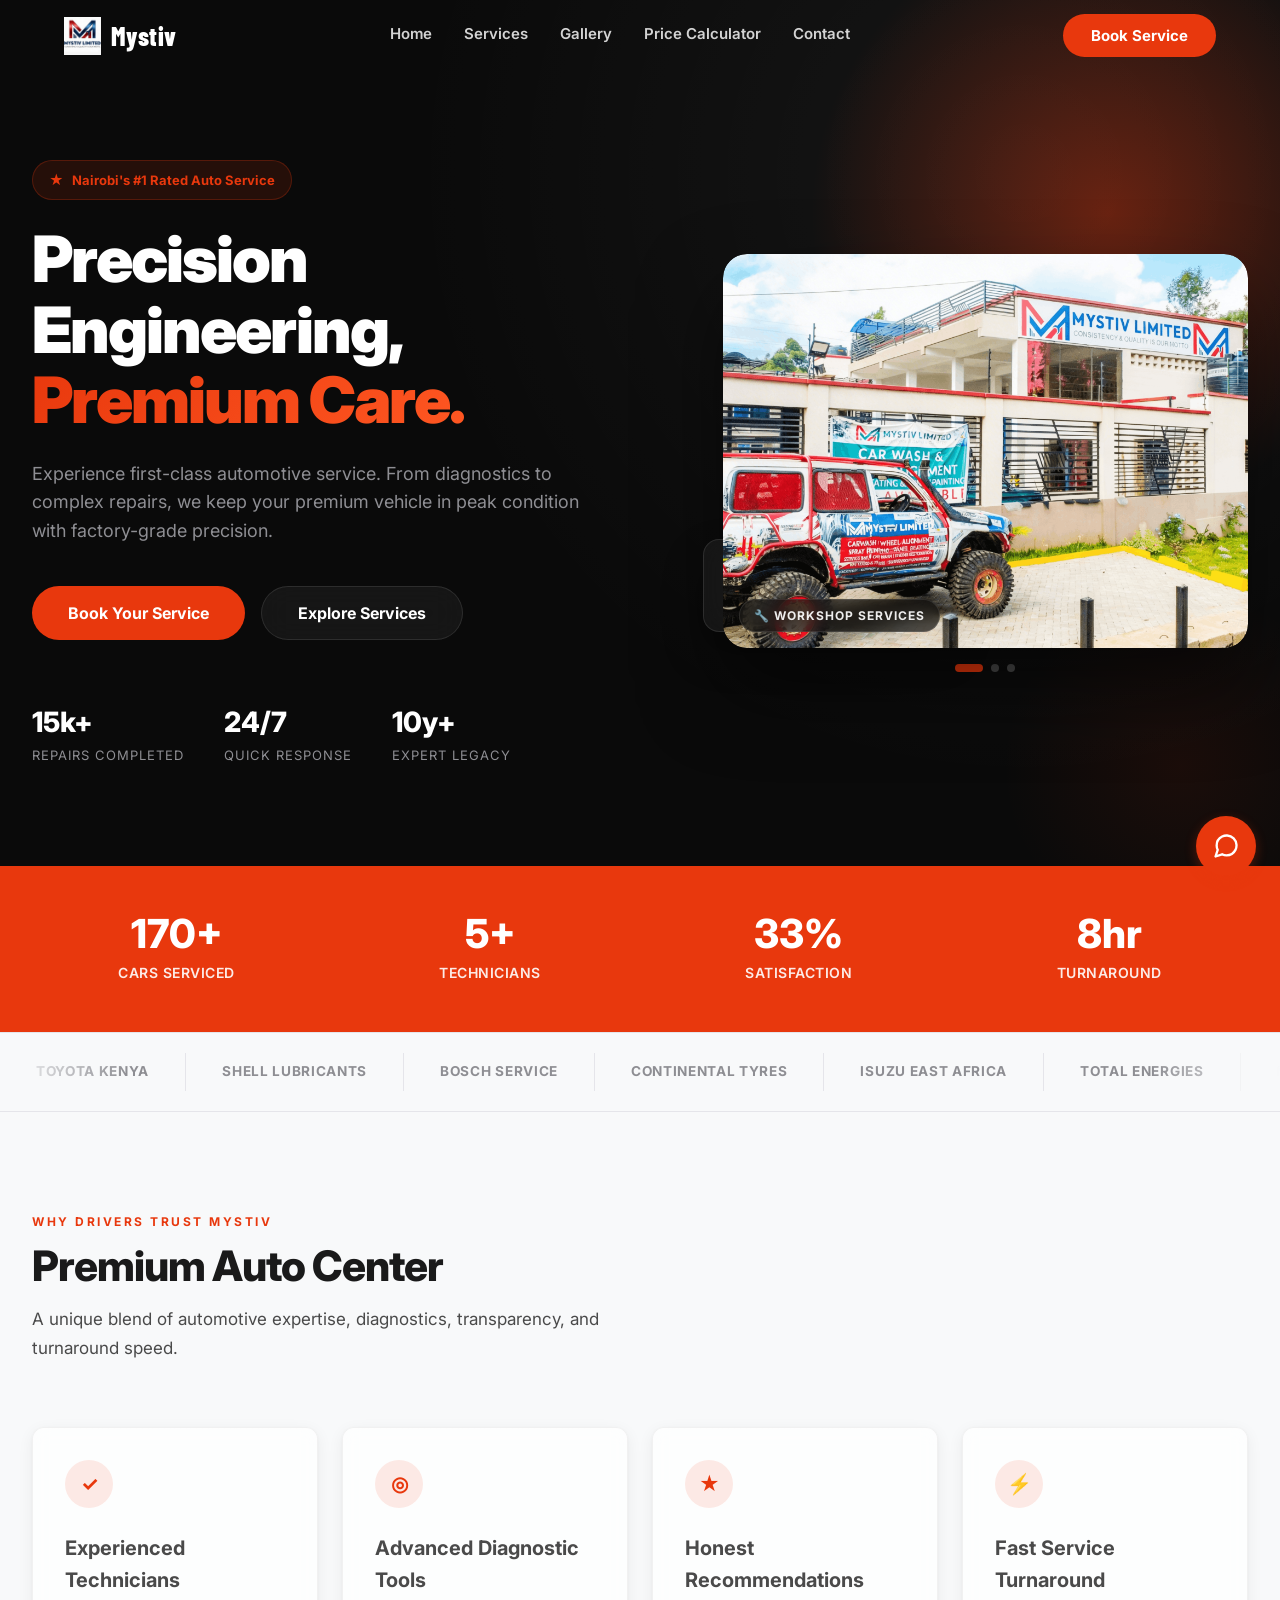
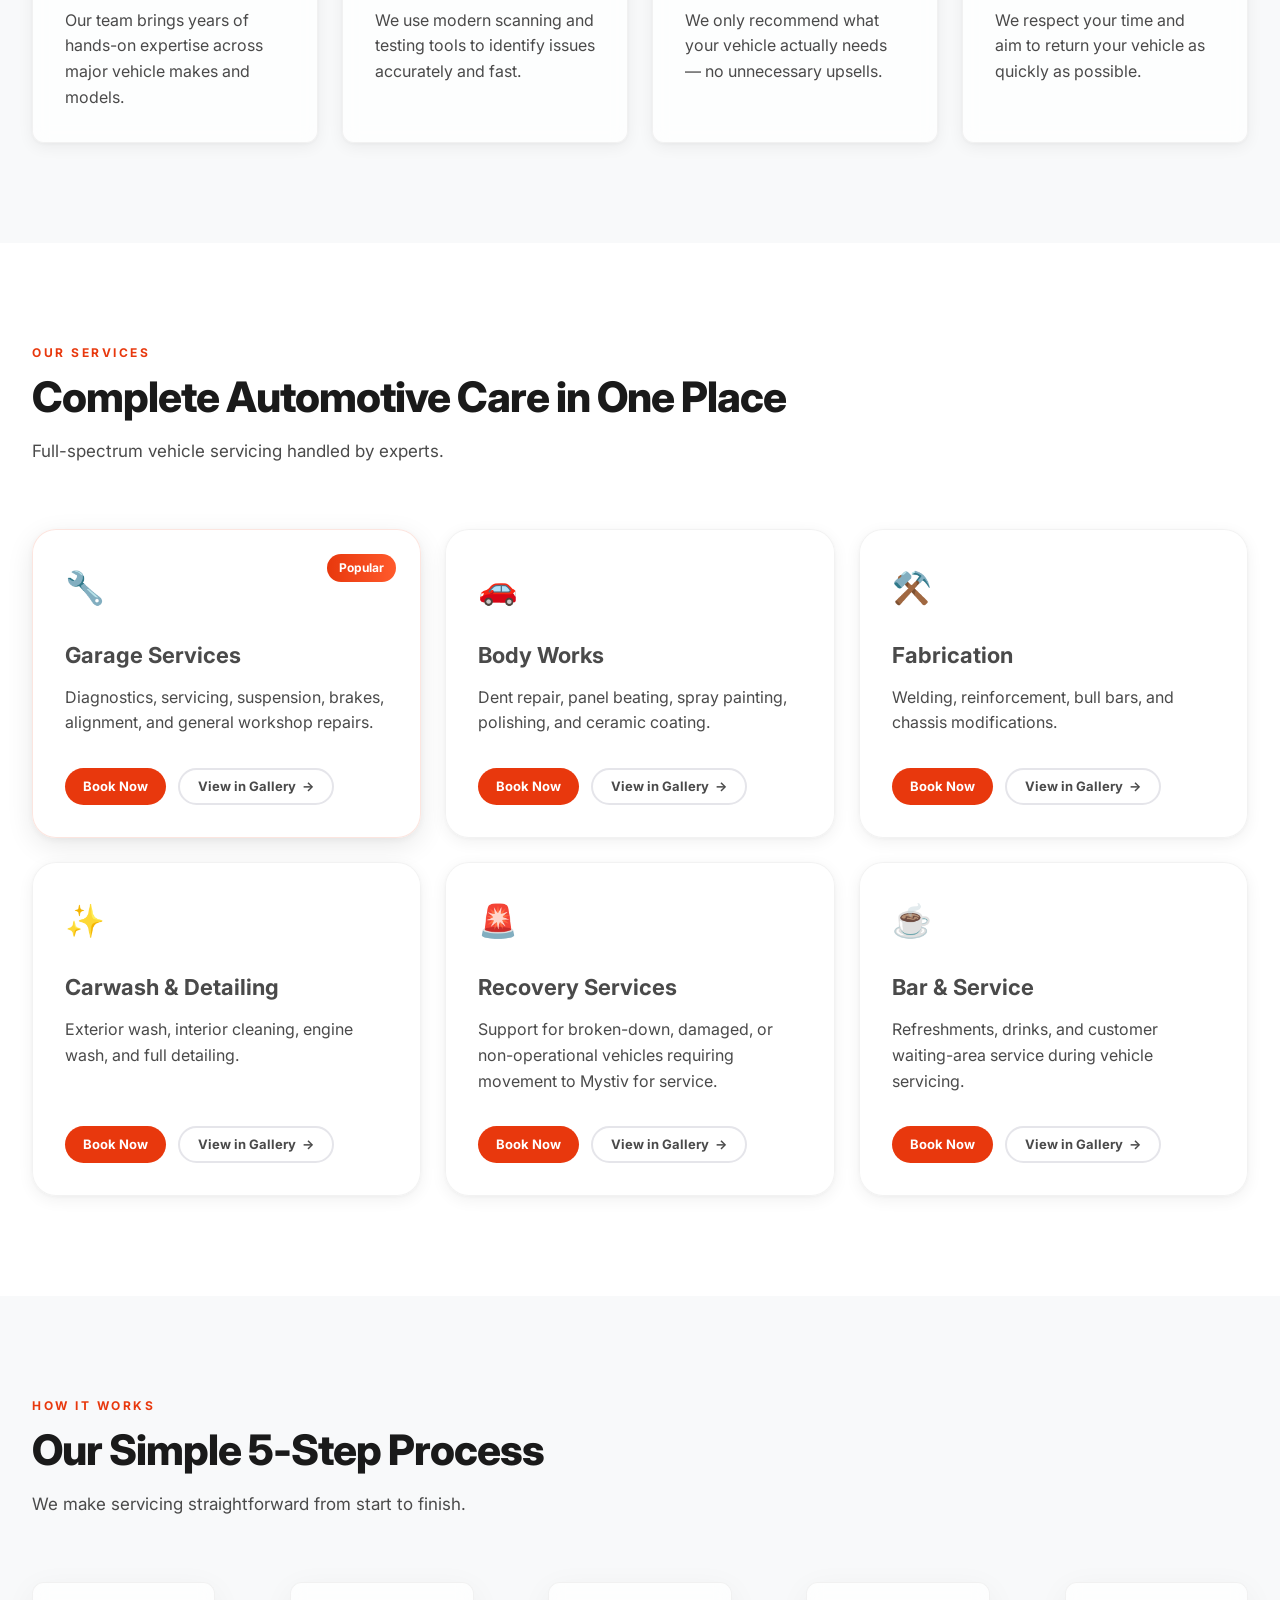
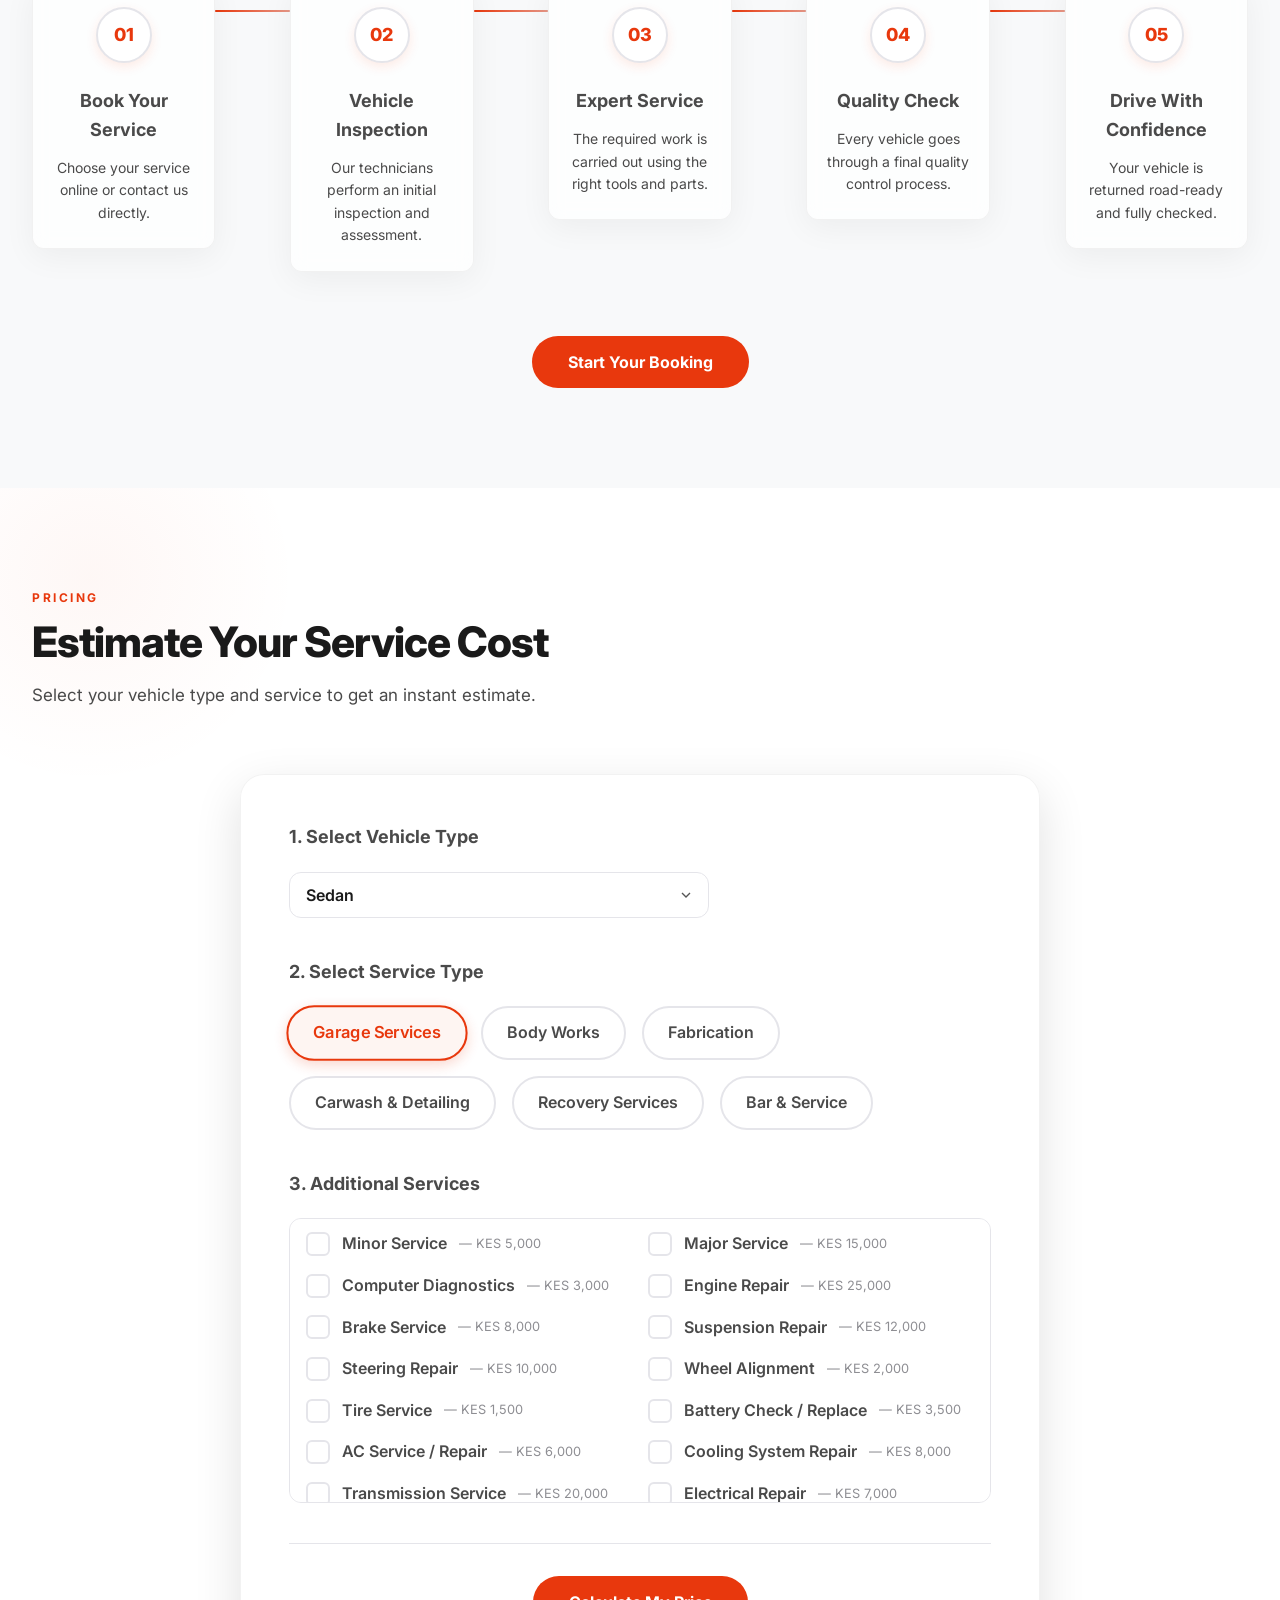
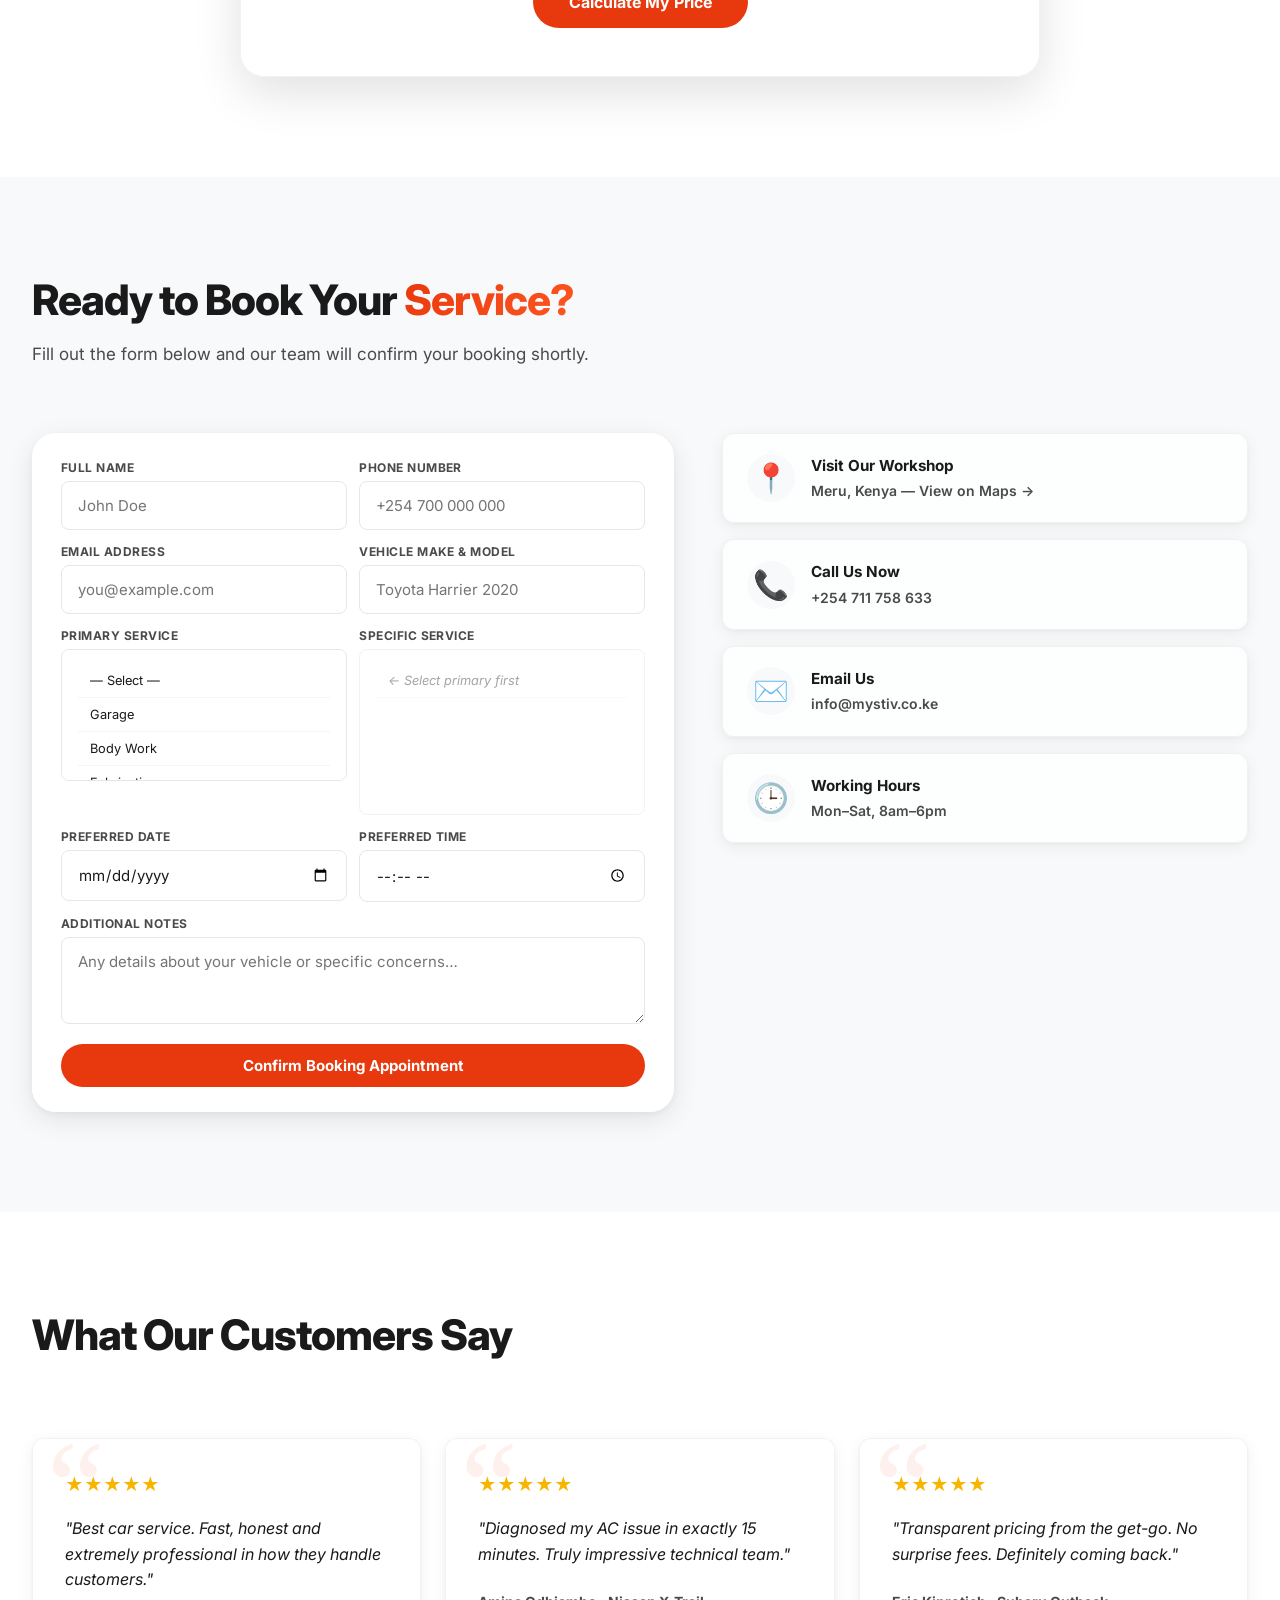
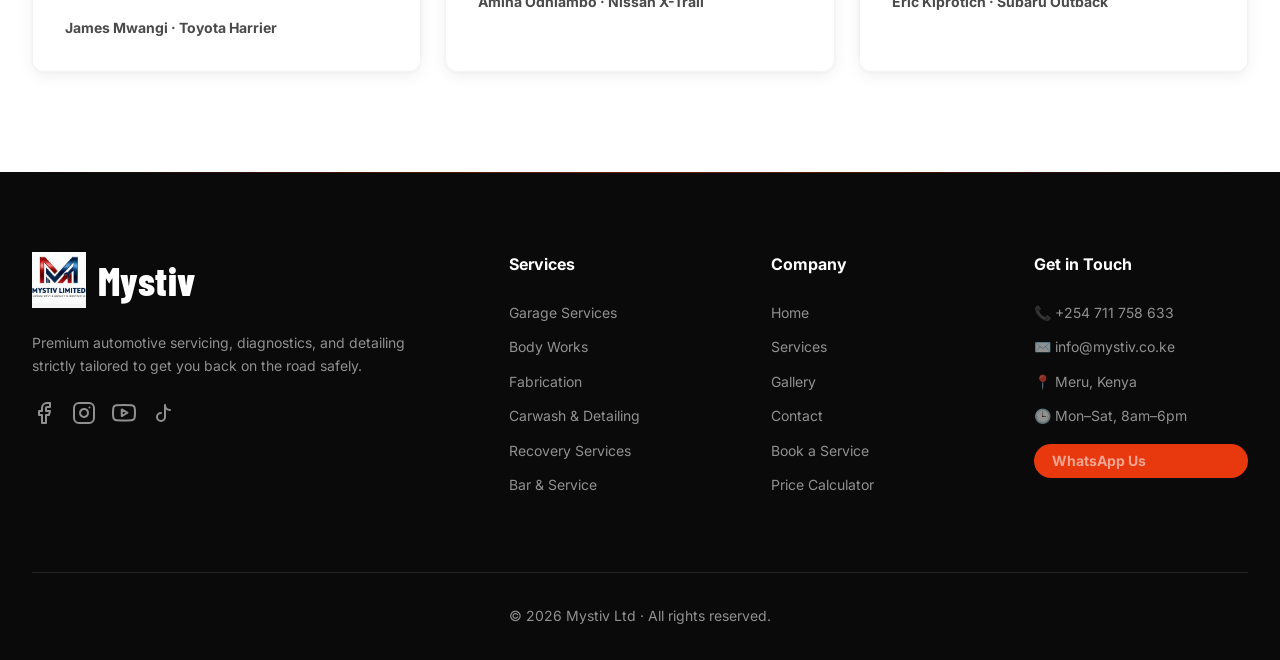
==== index.html @ 92467679 "Fix form submission — proper response handling + local dev setup - Check res.ok before showing succe" ====
<!DOCTYPE html>
<html lang="en">
<head>
    <meta charset="UTF-8">
    <meta name="viewport" content="width=device-width, initial-scale=1.0">
    <title>Mystiv Auto Center – Nairobi's #1 Auto Service</title>
    <meta name="description" content="Expert diagnostics, servicing, detailing & more. 500+ satisfied customers across Nairobi.">
    <link rel="preconnect" href="https://fonts.googleapis.com">
    <link rel="preconnect" href="https://fonts.gstatic.com" crossorigin>
    <link href="https://fonts.googleapis.com/css2?family=Barlow+Condensed:wght@800&family=Inter:wght@400;600;700;800&display=swap" rel="stylesheet">
    <link rel="stylesheet" href="style.css">
    <link rel="stylesheet" href="glassmorphism.css">
    <script src="https://cdnjs.cloudflare.com/ajax/libs/gsap/3.12.5/gsap.min.js"></script>
</head>
<body>

    <!-- Navigation Bar -->
    <nav class="navbar">
        <div class="container nav-container">
            <a href="#" class="brand-logo">
                <img src="images/logo.png" alt="Mystiv logo">
                <span>Mystiv</span>
            </a>
            <div class="nav-links">
                <a href="#">Home</a>
                <a href="services.html">Services</a>
                <a href="gallery.html">Gallery</a>
                <a href="#estimator">Price Calculator</a>
                <a href="#contact">Contact</a>
            </div>
            <a href="#booking" class="btn btn-primary" aria-label="Book Service">Book Service</a>
            <button class="mobile-menu-btn" aria-label="Toggle Menu">
                <svg width="24" height="24" viewBox="0 0 24 24" fill="none" stroke="currentColor" stroke-width="2" stroke-linecap="round" stroke-linejoin="round">
                    <line x1="3" y1="12" x2="21" y2="12"></line>
                    <line x1="3" y1="6" x2="21" y2="6"></line>
                    <line x1="3" y1="18" x2="21" y2="18"></line>
                </svg>
            </button>
        </div>
    </nav>

    <!-- Hero Section -->
    <section class="hero" id="home">
        <div class="hero-decorative-orb"></div>
        <div class="container hero-layout">
            <div class="hero-content reveal">
                <div class="hero-badge">
                    <span class="badge-icon">★</span>
                    <span>Nairobi's #1 Rated Auto Service</span>
                </div>
                <h1 class="hero-headline">Precision Engineering,<br><span class="text-gradient">Premium Care.</span></h1>
                <p class="hero-subtext">Experience first-class automotive service. From diagnostics to complex repairs, we keep your premium vehicle in peak condition with factory-grade precision.</p>
                <div class="hero-ctas">
                    <a href="#booking" class="btn btn-primary btn-large">Book Your Service</a>
                    <a href="#services" class="btn btn-glass btn-large">Explore Services</a>
                </div>
                <div class="hero-highlights">
                    <div class="highlight-item">
                        <span class="hl-count">15k+</span>
                        <span class="hl-text">Repairs Completed</span>
                    </div>
                    <div class="highlight-item">
                        <span class="hl-count">24/7</span>
                        <span class="hl-text">Quick Response</span>
                    </div>
                    <div class="highlight-item">
                        <span class="hl-count">10y+</span>
                        <span class="hl-text">Expert Legacy</span>
                    </div>
                </div>
            </div>
            <div class="hero-visual reveal">
                <div class="hero-carousel">
                    <div class="carousel-inner">
                        <div class="carousel-slide active">
                            <img src="images/Hero.png" alt="Workshop & Garage Services" class="hero-img-main">
                            <span class="slide-label">🔧 Workshop Services</span>
                        </div>
                        <div class="carousel-slide">
                            <img src="images/Hero.png" alt="Body Works & Detailing" class="hero-img-main">
                            <span class="slide-label">🚗 Body Works</span>
                        </div>
                        <div class="carousel-slide">
                            <img src="images/Hero.png" alt="Detailing & Recovery" class="hero-img-main">
                            <span class="slide-label">✨ Detailing & Recovery</span>
                        </div>
                    </div>
                    <div class="carousel-indicators">
                        <button class="c-dot active" data-slide="0" aria-label="Slide 1"></button>
                        <button class="c-dot" data-slide="1" aria-label="Slide 2"></button>
                        <button class="c-dot" data-slide="2" aria-label="Slide 3"></button>
                    </div>
                    <div class="floating-card glass">
                        <div class="card-icon">⚡</div>
                        <div class="card-info">
                            <strong>Smart Diagnostics</strong>
                            <span>Real-time analysis</span>
                        </div>
                    </div>
                </div>
            </div>
        </div>
    </section>

    <!-- Stats Bar -->
    <section class="stats-bar">
        <div class="container stats-container">
            <div class="stat-item">
                <div class="stat-value">500+</div>
                <div class="stat-label">Cars Serviced</div>
            </div>
            <div class="stat-item">
                <div class="stat-value">15+</div>
                <div class="stat-label">Technicians</div>
            </div>
            <div class="stat-item">
                <div class="stat-value">98%</div>
                <div class="stat-label">Satisfaction</div>
            </div>
            <div class="stat-item">
                <div class="stat-value">24hr</div>
                <div class="stat-label">Turnaround</div>
            </div>
        </div>
    </section>

    <!-- Partners Carousel -->
    <section class="partners-bar">
        <div class="partners-inner">
            <div class="partners-track">
                <span class="partner-item">Toyota Kenya</span>
                <span class="partner-item">Shell Lubricants</span>
                <span class="partner-item">Bosch Service</span>
                <span class="partner-item">Continental Tyres</span>
                <span class="partner-item">Isuzu East Africa</span>
                <span class="partner-item">Total Energies</span>
                <span class="partner-item">Mobil 1</span>
                <span class="partner-item">NGK Spark Plugs</span>
                <span class="partner-item">Castrol</span>
                <span class="partner-item">Michelin</span>
                <!-- Duplicate for seamless loop -->
                <span class="partner-item">Toyota Kenya</span>
                <span class="partner-item">Shell Lubricants</span>
                <span class="partner-item">Bosch Service</span>
                <span class="partner-item">Continental Tyres</span>
                <span class="partner-item">Isuzu East Africa</span>
                <span class="partner-item">Total Energies</span>
                <span class="partner-item">Mobil 1</span>
                <span class="partner-item">NGK Spark Plugs</span>
                <span class="partner-item">Castrol</span>
                <span class="partner-item">Michelin</span>
            </div>
        </div>
    </section>

    <!-- Why Drivers Trust Mystiv -->
    <section class="trust section-padding bg-light">
        <div class="container">
            <div class="section-header">
                <p class="eyebrow">Why Drivers Trust Mystiv</p>
                <h2 class="section-title">Premium Auto Center</h2>
                <p class="section-subtitle">A unique blend of automotive expertise, diagnostics, transparency, and turnaround speed.</p>
            </div>
            <div class="trust-grid">
                <div class="trust-card">
                    <div class="trust-icon">✓</div>
                    <h3 class="trust-title">Experienced Technicians</h3>
                    <p class="trust-desc">Our team brings years of hands-on expertise across major vehicle makes and models.</p>
                </div>
                <div class="trust-card">
                    <div class="trust-icon">◎</div>
                    <h3 class="trust-title">Advanced Diagnostic Tools</h3>
                    <p class="trust-desc">We use modern scanning and testing tools to identify issues accurately and fast.</p>
                </div>
                <div class="trust-card">
                    <div class="trust-icon">★</div>
                    <h3 class="trust-title">Honest Recommendations</h3>
                    <p class="trust-desc">We only recommend what your vehicle actually needs — no unnecessary upsells.</p>
                </div>
                <div class="trust-card">
                    <div class="trust-icon">⚡</div>
                    <h3 class="trust-title">Fast Service Turnaround</h3>
                    <p class="trust-desc">We respect your time and aim to return your vehicle as quickly as possible.</p>
                </div>
            </div>
        </div>
    </section>

    <!-- Our Services -->
    <section class="services section-padding" id="services">
        <div class="container">
            <div class="section-header">
                <p class="eyebrow">Our Services</p>
                <h2 class="section-title">Complete Automotive Care in One Place</h2>
                <p class="section-subtitle">Full-spectrum vehicle servicing handled by experts.</p>
            </div>
            <div class="services-grid">
                <div class="service-card">
                    <div class="service-badge">Popular</div>
                    <div class="service-icon">🔧</div>
                    <h3 class="service-title">Garage Services</h3>
                    <p class="service-desc">Diagnostics, servicing, suspension, brakes, alignment, and general workshop repairs.</p>
                    <div class="service-ctas">
                        <a href="#booking" class="btn btn-primary btn-small" data-service="Garage Services">Book Now</a>
                        <a href="gallery.html" class="btn btn-outline btn-small">View in Gallery</a>
                    </div>
                </div>
                <div class="service-card">
                    <div class="service-icon">🚗</div>
                    <h3 class="service-title">Body Works</h3>
                    <p class="service-desc">Dent repair, panel beating, spray painting, polishing, and ceramic coating.</p>
                    <div class="service-ctas">
                        <a href="#booking" class="btn btn-primary btn-small" data-service="Body Works">Book Now</a>
                        <a href="gallery.html" class="btn btn-outline btn-small">View in Gallery</a>
                    </div>
                </div>
                <div class="service-card">
                    <div class="service-icon">⚒️</div>
                    <h3 class="service-title">Fabrication</h3>
                    <p class="service-desc">Welding, reinforcement, bull bars, and chassis modifications.</p>
                    <div class="service-ctas">
                        <a href="#booking" class="btn btn-primary btn-small" data-service="Fabrication">Book Now</a>
                        <a href="gallery.html" class="btn btn-outline btn-small">View in Gallery</a>
                    </div>
                </div>
                <div class="service-card">
                    <div class="service-icon">✨</div>
                    <h3 class="service-title">Carwash & Detailing</h3>
                    <p class="service-desc">Exterior wash, interior cleaning, engine wash, and full detailing.</p>
                    <div class="service-ctas">
                        <a href="#booking" class="btn btn-primary btn-small" data-service="Carwash & Detailing">Book Now</a>
                        <a href="gallery.html" class="btn btn-outline btn-small">View in Gallery</a>
                    </div>
                </div>
                <div class="service-card">
                    <div class="service-icon">🚨</div>
                    <h3 class="service-title">Recovery Services</h3>
                    <p class="service-desc">Support for broken-down, damaged, or non-operational vehicles requiring movement to Mystiv for service.</p>
                    <div class="service-ctas">
                        <a href="#booking" class="btn btn-primary btn-small" data-service="Recovery Services">Book Now</a>
                        <a href="gallery.html" class="btn btn-outline btn-small">View in Gallery</a>
                    </div>
                </div>
                <div class="service-card">
                    <div class="service-icon">☕</div>
                    <h3 class="service-title">Bar & Service</h3>
                    <p class="service-desc">Refreshments, drinks, and customer waiting-area service during vehicle servicing.</p>
                    <div class="service-ctas">
                        <a href="#booking" class="btn btn-primary btn-small" data-service="Bar & Service">Book Now</a>
                        <a href="gallery.html" class="btn btn-outline btn-small">View in Gallery</a>
                    </div>
                </div>
            </div>
        </div>
    </section>

    <!-- Our Process -->
    <section class="process section-padding bg-light">
        <div class="container">
            <div class="section-header">
                <p class="eyebrow">How It Works</p>
                <h2 class="section-title">Our Simple 5-Step Process</h2>
                <p class="section-subtitle">We make servicing straightforward from start to finish.</p>
            </div>
            <div class="process-steps">
                <div class="step-card">
                    <div class="step-circle">01</div>
                    <h4 class="step-title">Book Your Service</h4>
                    <p class="step-desc">Choose your service online or contact us directly.</p>
                </div>
                <div class="step-connector"></div>
                <div class="step-card">
                    <div class="step-circle">02</div>
                    <h4 class="step-title">Vehicle Inspection</h4>
                    <p class="step-desc">Our technicians perform an initial inspection and assessment.</p>
                </div>
                <div class="step-connector"></div>
                <div class="step-card">
                    <div class="step-circle">03</div>
                    <h4 class="step-title">Expert Service</h4>
                    <p class="step-desc">The required work is carried out using the right tools and parts.</p>
                </div>
                <div class="step-connector"></div>
                <div class="step-card">
                    <div class="step-circle">04</div>
                    <h4 class="step-title">Quality Check</h4>
                    <p class="step-desc">Every vehicle goes through a final quality control process.</p>
                </div>
                <div class="step-connector"></div>
                <div class="step-card">
                    <div class="step-circle">05</div>
                    <h4 class="step-title">Drive With Confidence</h4>
                    <p class="step-desc">Your vehicle is returned road-ready and fully checked.</p>
                </div>
            </div>
            <div class="process-cta">
                <a href="#booking" class="btn btn-primary btn-large">Start Your Booking</a>
            </div>
        </div>
    </section>

    <!-- Service Pricing Estimator -->
    <section class="estimator section-padding" id="estimator">
        <div class="container">
            <div class="section-header">
                <p class="eyebrow">Pricing</p>
                <h2 class="section-title">Estimate Your Service Cost</h2>
                <p class="section-subtitle">Select your vehicle type and service to get an instant estimate.</p>
            </div>
            <div class="estimator-panel">

                <div class="est-group">
                    <h3 class="est-group-title">1. Select Vehicle Type</h3>
                    <select id="est-vehicle" class="est-vehicle-select">
                        <option value="sedan">Sedan</option>
                        <option value="suv">SUV</option>
                        <option value="pickup">Pickup</option>
                        <option value="van">Van</option>
                        <option value="hatchback">Hatchback</option>
                        <option value="coupe">Coupe</option>
                        <option value="convertible">Convertible</option>
                        <option value="wagon">Wagon</option>
                        <option value="crossover">Crossover</option>
                        <option value="minivan">Minivan</option>
                        <option value="sports">Sports Car</option>
                        <option value="luxury">Luxury Sedan</option>
                        <option value="compact">Compact Car</option>
                        <option value="truck">Full-Size Truck</option>
                        <option value="ev">Electric Vehicle</option>
                    </select>
                </div>

                <div class="est-group">
                    <h3 class="est-group-title">2. Select Service Type</h3>
                    <div class="est-options">
                        <label class="est-option">
                            <input type="radio" name="service" value="garage" checked>
                            <span class="est-btn">Garage Services</span>
                        </label>
                        <label class="est-option">
                            <input type="radio" name="service" value="bodyworks">
                            <span class="est-btn">Body Works</span>
                        </label>
                        <label class="est-option">
                            <input type="radio" name="service" value="fabrication">
                            <span class="est-btn">Fabrication</span>
                        </label>
                        <label class="est-option">
                            <input type="radio" name="service" value="carwash">
                            <span class="est-btn">Carwash & Detailing</span>
                        </label>
                        <label class="est-option">
                            <input type="radio" name="service" value="recovery">
                            <span class="est-btn">Recovery Services</span>
                        </label>
                        <label class="est-option">
                            <input type="radio" name="service" value="bar">
                            <span class="est-btn">Bar & Service</span>
                        </label>
                    </div>
                </div>

                <div class="est-group">
                    <h3 class="est-group-title">3. Additional Services</h3>
                    <div id="est-addons-wrap" class="est-checkboxes">
                        <!-- Dynamically populated by script.js -->
                    </div>
                </div>

                <div class="est-action">
                    <button id="calc-btn" class="btn btn-primary btn-large">Calculate My Price</button>
                </div>

                <div id="est-result" class="est-result" style="display:none;">
                    <div class="result-label">Estimated Cost:</div>
                    <div class="result-value">KES 0</div>
                    <div class="result-note">Final price may vary upon physical inspection. Vehicle type multiplier applied.</div>
                </div>
            </div>
        </div>
    </section>

    <!-- Booking & Contact Section -->
    <section class="booking-contact section-padding bg-light" id="booking">
        <div class="container">
            <div class="section-header">
                <h2 class="section-title">Ready to Book Your <span class="text-gradient">Service?</span></h2>
                <p class="section-subtitle">Fill out the form below and our team will confirm your booking shortly.</p>
            </div>
            <div class="booking-grid">
                <!-- Left: Booking Form -->
                <div class="booking-form-wrapper glass">
                    <form class="booking-form" id="bookingForm">
                        <!-- Row 1: Name + Phone -->
                        <div class="form-grid">
                            <div class="form-group">
                                <label for="bookName">Full Name</label>
                                <input type="text" id="bookName" class="form-control" placeholder="John Doe" required>
                            </div>
                            <div class="form-group">
                                <label for="bookPhone">Phone Number</label>
                                <input type="tel" id="bookPhone" class="form-control" placeholder="+254 700 000 000" required>
                            </div>
                        </div>
                        <!-- Row 2: Email + Vehicle -->
                        <div class="form-grid">
                            <div class="form-group">
                                <label for="bookEmail">Email Address</label>
                                <input type="email" id="bookEmail" class="form-control" placeholder="you@example.com">
                            </div>
                            <div class="form-group">
                                <label for="bookVehicle">Vehicle Make &amp; Model</label>
                                <input type="text" id="bookVehicle" class="form-control" placeholder="Toyota Harrier 2020" required>
                            </div>
                        </div>
                        <!-- Row 3: Primary Service + Specific Service -->
                        <div class="form-grid">
                            <div class="form-group">
                                <label for="bookServicePrimary">Primary Service</label>
                                <select id="bookServicePrimary" class="form-control form-listbox" size="3">
                                    <option value="">— Select —</option>
                                    <option value="Garage">Garage</option>
                                    <option value="Body Work">Body Work</option>
                                    <option value="Fabrication">Fabrication</option>
                                    <option value="Car Wash">Car Wash</option>
                                    <option value="Recovery">Recovery</option>
                                    <option value="Bar">Bar</option>
                                </select>
                            </div>
                            <div class="form-group">
                                <label for="bookServiceAddon">Specific Service</label>
                                <select id="bookServiceAddon" class="form-control form-listbox" size="4" disabled>
                                    <option value="">← Select primary first</option>
                                </select>
                            </div>
                        </div>
                        <!-- Row 4: Date + Time -->
                        <div class="form-grid">
                            <div class="form-group">
                                <label for="bookDate">Preferred Date</label>
                                <input type="date" id="bookDate" class="form-control" required>
                            </div>
                            <div class="form-group">
                                <label for="bookTime">Preferred Time</label>
                                <input type="time" id="bookTime" class="form-control">
                            </div>
                        </div>
                        <!-- Notes -->
                        <div class="form-group">
                            <label for="bookNotes">Additional Notes</label>
                            <textarea id="bookNotes" class="form-control" rows="3" placeholder="Any details about your vehicle or specific concerns…"></textarea>
                        </div>
                        <button type="submit" class="btn btn-primary btn-block">Confirm Booking Appointment</button>
                    </form>
                    <div id="formSuccess" class="success-message" style="display:none;">
                        <p>✓ Booking request sent! We'll contact you shortly.</p>
                    </div>
                    <div id="formError" class="error-message" style="display:none;">
                        <p>✗ Submission failed. Please call us on +254 711 758 633 or try again.</p>
                    </div>
                </div>

                <!-- Right: Contact Cards -->
                <div class="contact-cards">
                    <a href="https://maps.app.goo.gl/SuhrpVXVgZycWoa87" target="_blank" rel="noopener" class="contact-card info-card reveal">
                        <div class="contact-icon">📍</div>
                        <div class="contact-info">
                            <h4>Visit Our Workshop</h4>
                            <p>Meru, Kenya — View on Maps →</p>
                        </div>
                    </a>
                    <a href="tel:+254711758633" class="contact-card info-card reveal">
                        <div class="contact-icon">📞</div>
                        <div class="contact-info">
                            <h4>Call Us Now</h4>
                            <p>+254 711 758 633</p>
                        </div>
                    </a>
                    <a href="mailto:info@mystiv.co.ke" class="contact-card info-card reveal">
                        <div class="contact-icon">✉️</div>
                        <div class="contact-info">
                            <h4>Email Us</h4>
                            <p>info@mystiv.co.ke</p>
                        </div>
                    </a>
                    <div class="contact-card info-card reveal">
                        <div class="contact-icon">🕒</div>
                        <div class="contact-info">
                            <h4>Working Hours</h4>
                            <p>Mon–Sat, 8am–6pm</p>
                        </div>
                    </div>
                </div>
            </div>
        </div>
    </section>

    <!-- Testimonials -->
    <section class="testimonials section-padding">
        <div class="container">
            <div class="section-header">
                <h2 class="section-title">What Our Customers Say</h2>
            </div>
            <div class="testimonials-grid">
                <div class="testimonial-card">
                    <div class="testimonial-stars">★★★★★</div>
                    <p class="testimonial-quote">"Best car service. Fast, honest and extremely professional in how they handle customers."</p>
                    <div class="testimonial-author">James Mwangi · Toyota Harrier</div>
                </div>
                <div class="testimonial-card">
                    <div class="testimonial-stars">★★★★★</div>
                    <p class="testimonial-quote">"Diagnosed my AC issue in exactly 15 minutes. Truly impressive technical team."</p>
                    <div class="testimonial-author">Amina Odhiambo · Nissan X-Trail</div>
                </div>
                <div class="testimonial-card">
                    <div class="testimonial-stars">★★★★★</div>
                    <p class="testimonial-quote">"Transparent pricing from the get-go. No surprise fees. Definitely coming back."</p>
                    <div class="testimonial-author">Eric Kiprotich · Subaru Outback</div>
                </div>
            </div>
        </div>
    </section>

    <!-- Footer -->
    <footer class="footer" id="contact">
        <div class="container">
            <div class="footer-grid">
                <div class="footer-col">
                    <div class="footer-logo">
                        <img src="images/logo.png" alt="Mystiv logo">
                        <span>Mystiv</span>
                    </div>
                    <p class="footer-desc">Premium automotive servicing, diagnostics, and detailing strictly tailored to get you back on the road safely.</p>
                    <div class="footer-socials" style="display:flex;gap:16px;margin-top:24px;">
                        <a href="#" aria-label="Facebook"><svg xmlns="http://www.w3.org/2000/svg" width="24" height="24" viewBox="0 0 24 24" fill="none" stroke="currentColor" stroke-width="2" stroke-linecap="round" stroke-linejoin="round"><path d="M18 2h-3a5 5 0 0 0-5 5v3H7v4h3v8h4v-8h3l1-4h-4V7a1 1 0 0 1 1-1h3z"></path></svg></a>
                        <a href="#" aria-label="Instagram"><svg xmlns="http://www.w3.org/2000/svg" width="24" height="24" viewBox="0 0 24 24" fill="none" stroke="currentColor" stroke-width="2" stroke-linecap="round" stroke-linejoin="round"><rect x="2" y="2" width="20" height="20" rx="5" ry="5"></rect><path d="M16 11.37A4 4 0 1 1 12.63 8 4 4 0 0 1 16 11.37z"></path><line x1="17.5" y1="6.5" x2="17.51" y2="6.5"></line></svg></a>
                        <a href="#" aria-label="YouTube"><svg xmlns="http://www.w3.org/2000/svg" width="24" height="24" viewBox="0 0 24 24" fill="none" stroke="currentColor" stroke-width="2" stroke-linecap="round" stroke-linejoin="round"><path d="M22.54 6.42a2.78 2.78 0 0 0-1.94-2C18.88 4 12 4 12 4s-6.88 0-8.6.46a2.78 2.78 0 0 0-1.94 2A29 29 0 0 0 1 11.75a29 29 0 0 0 .46 5.33A2.78 2.78 0 0 0 3.4 19c1.72.46 8.6.46 8.6.46s6.88 0 8.6-.46a2.78 2.78 0 0 0 1.94-2 29 29 0 0 0 .46-5.25 29 29 0 0 0-.46-5.33z"></path><polygon points="9.75 15.02 15.5 11.75 9.75 8.48 9.75 15.02"></polygon></svg></a>
                        <a href="#" aria-label="TikTok"><svg xmlns="http://www.w3.org/2000/svg" width="24" height="24" viewBox="0 0 24 24" fill="none" stroke="currentColor" stroke-width="2" stroke-linecap="round" stroke-linejoin="round"><path d="M9 12a4 4 0 1 0 4 4V4a5 5 0 0 0 5 5"></path></svg></a>
                    </div>
                </div>
                <div class="footer-col">
                    <h4>Services</h4>
                    <a href="services.html">Garage Services</a>
                    <a href="services.html">Body Works</a>
                    <a href="services.html">Fabrication</a>
                    <a href="services.html">Carwash &amp; Detailing</a>
                    <a href="services.html">Recovery Services</a>
                    <a href="services.html">Bar &amp; Service</a>
                </div>
                <div class="footer-col">
                    <h4>Company</h4>
                    <a href="#">Home</a>
                    <a href="services.html">Services</a>
                    <a href="gallery.html">Gallery</a>
                    <a href="#contact">Contact</a>
                    <a href="#booking">Book a Service</a>
                    <a href="#estimator">Price Calculator</a>
                </div>
                <div class="footer-col">
                    <h4>Get in Touch</h4>
                    <a href="tel:+254711758633">📞 +254 711 758 633</a>
                    <a href="mailto:info@mystiv.co.ke">✉️ info@mystiv.co.ke</a>
                    <a href="https://maps.app.goo.gl/SuhrpVXVgZycWoa87" target="_blank" rel="noopener">📍 Meru, Kenya</a>
                    <p>🕒 Mon–Sat, 8am–6pm</p>
                    <a href="https://wa.me/254711758633" target="_blank" rel="noopener" class="btn btn-primary btn-small" style="margin-top:12px;">WhatsApp Us</a>
                </div>
            </div>
            <div class="footer-bottom">
                <div class="footer-copy">© 2026 Mystiv Ltd · All rights reserved.</div>
            </div>
        </div>
    </footer>

    <!-- Floating Chat Button -->
    <button class="floating-chat-btn" id="chatToggle" aria-label="Open Chat">
        <svg xmlns="http://www.w3.org/2000/svg" viewBox="0 0 24 24" fill="none" stroke="currentColor" stroke-width="2" stroke-linecap="round" stroke-linejoin="round">
            <path d="M21 11.5a8.38 8.38 0 0 1-.9 3.8 8.5 8.5 0 0 1-7.6 4.7 8.38 8.38 0 0 1-3.8-.9L3 21l1.9-5.7a8.38 8.38 0 0 1-.9-3.8 8.5 8.5 0 0 1 4.7-7.6 8.38 8.38 0 0 1 3.8-.9h.5a8.48 8.48 0 0 1 8 8v.5z"></path>
        </svg>
    </button>

    <!-- Chat Interface -->
    <div class="chat-interface" id="chatInterface">
        <div class="chat-header">
            <div>
                <h4 style="margin:0;color:white;font-size:16px;">Mystiv Support</h4>
                <p style="margin:0;font-size:12px;opacity:0.8;">We typically reply in a few minutes</p>
            </div>
            <button class="close-chat" id="closeChat">&times;</button>
        </div>
        <div class="chat-body" id="chatBody">
            <div class="chat-message bot-message">
                <p style="margin:0;">Hi there! 👋 How can we help you today?</p>
            </div>
        </div>
        <div class="chat-input-area">
            <input type="text" placeholder="Type a message..." id="chatInput">
            <button class="send-message" id="sendMessage" aria-label="Send">
                <svg xmlns="http://www.w3.org/2000/svg" width="20" height="20" viewBox="0 0 24 24" fill="none" stroke="currentColor" stroke-width="2" stroke-linecap="round" stroke-linejoin="round"><line x1="22" y1="2" x2="11" y2="13"></line><polygon points="22 2 15 22 11 13 2 9 22 2"></polygon></svg>
            </button>
        </div>
    </div>

    <script src="script.js"></script>
    <script src="glassmorphism.js"></script>
</body>
</html>
---- style.css ----
:root {
    /* Core Brand Colors */
    --color-brand: #E8380D;
    --color-brand-alt: #FF5722;
    --color-brand-glow: rgba(232, 56, 13, 0.4);

    /* Backgrounds */
    --color-bg-dark: #0A0A0A;
    --color-bg-darker: #050505;
    --color-bg-light: #F8F9FA;
    --color-bg-card: #FFFFFF;

    /* Glassmorphism Tokens */
    --glass-bg: rgba(255, 255, 255, 0.05);
    --glass-border: rgba(255, 255, 255, 0.1);
    --glass-blur: blur(12px);

    /* Modern Gradients */
    --grad-premium: linear-gradient(135deg, #E8380D 0%, #FF5722 100%);
    --grad-dark: linear-gradient(180deg, rgba(10, 10, 10, 0) 0%, #0A0A0A 100%);
    --grad-glass: linear-gradient(135deg, rgba(255, 255, 255, 0.1), rgba(255, 255, 255, 0.05));

    /* Text */
    --color-text-primary: #1A1A1A;
    --color-text-secondary: #4A4A4A;
    --color-text-on-dark: #FFFFFF;
    --color-text-muted: #8E8E93;
    --color-text-muted-dark: rgba(255, 255, 255, 0.55);

    /* Borders & Interaction */
    --color-border: #E5E5EA;
    --transition-smooth: all 0.4s cubic-bezier(0.16, 1, 0.3, 1);
    --transition: all 0.4s cubic-bezier(0.16, 1, 0.3, 1);

    /* Radii & Spacing */
    --radius-standard: 12px;
    --radius-premium: 24px;
    --radius-pill: 9999px;
    --max-width: 1300px;

    /* Fonts */
    --font-logo: 'Barlow Condensed', sans-serif;
}

/* Base Styles & Resets */
* {
    margin: 0;
    padding: 0;
    box-sizing: border-box;
}

html {
    scroll-behavior: smooth;
}

body {
    font-family: 'Inter', sans-serif;
    background-color: var(--color-bg-card);
    color: var(--color-text-secondary);
    line-height: 1.6;
    overflow-x: hidden;
}

/* ================================================================
   BASE LAYOUT UTILITIES
   ================================================================ */

.container {
    max-width: var(--max-width);
    margin: 0 auto;
    padding: 0 32px;
}

/* ── Navbar ── */
.navbar {
    position: fixed;
    top: 0; left: 0; right: 0;
    z-index: 500;
    padding: 0 32px;
    height: 72px;
    display: flex;
    align-items: center;
    transition: var(--transition-smooth);
}

.nav-container {
    display: flex;
    align-items: center;
    justify-content: space-between;
    width: 100%;
    gap: 24px;
}

.brand-logo {
    display: flex;
    align-items: center;
    gap: 10px;
    text-decoration: none;
    flex-shrink: 0;
}

.brand-logo img {
    height: 38px;
    width: auto;
}

.brand-logo span {
    font-family: var(--font-logo);
    font-size: 26px;
    font-weight: 800;
    color: var(--color-text-on-dark);
    letter-spacing: 0.5px;
    line-height: 1;
}

.nav-links {
    display: flex;
    align-items: center;
    gap: 32px;
}

.nav-links a {
    font-size: 15px;
    font-weight: 600;
    color: rgba(255, 255, 255, 0.82);
    text-decoration: none;
    transition: color 0.25s ease;
}

.nav-links a:hover,
.nav-links a.active {
    color: var(--color-brand);
}

.mobile-menu-btn {
    display: none;
    background: none;
    border: none;
    cursor: pointer;
    color: white;
    padding: 4px;
    line-height: 0;
}

/* ── Buttons ── */
.btn {
    display: inline-flex;
    align-items: center;
    justify-content: center;
    padding: 14px 28px;
    border-radius: var(--radius-pill);
    font-family: 'Inter', sans-serif;
    font-weight: 700;
    font-size: 15px;
    cursor: pointer;
    border: none;
    text-decoration: none;
    transition: var(--transition-smooth);
    white-space: nowrap;
    line-height: 1;
}

.btn-primary {
    background: var(--color-brand);
    color: #fff;
}

.btn-primary:hover {
    background: #c8300a;
    color: #fff;
}

.btn-outline {
    background: transparent;
    border: 2px solid var(--color-border);
    color: var(--color-text-secondary);
}

.btn-outline:hover {
    border-color: var(--color-brand);
    color: var(--color-brand);
}

.btn-large {
    padding: 18px 36px;
    font-size: 16px;
}

.btn-small {
    padding: 10px 18px;
    font-size: 13px;
}

/* ── Section Utilities ── */
.section-padding {
    padding: 100px 0;
}

.bg-light {
    background: var(--color-bg-light);
}

.bg-dark {
    background: var(--color-bg-dark);
    color: var(--color-text-on-dark);
}

/* ── Typography: Section Headers ── */
.eyebrow {
    display: block;
    font-size: 12px;
    font-weight: 700;
    text-transform: uppercase;
    letter-spacing: 2.5px;
    color: var(--color-brand);
    margin-bottom: 12px;
}

.section-title {
    font-size: 42px;
    font-weight: 800;
    color: var(--color-text-primary);
    line-height: 1.1;
    letter-spacing: -1px;
    margin-bottom: 16px;
}

.section-header {
    display: flex;
    flex-direction: column;
    margin-bottom: 64px;
}

.section-desc,
.section-subtitle {
    font-size: 17px;
    color: var(--color-text-secondary);
    max-width: 580px;
    line-height: 1.7;
}

/* ── Hero Badge ── */
.hero-badge {
    display: inline-flex;
    align-items: center;
    gap: 8px;
    background: rgba(232, 56, 13, 0.12);
    border: 1px solid rgba(232, 56, 13, 0.25);
    border-radius: var(--radius-pill);
    padding: 8px 16px;
    margin-bottom: 24px;
    font-size: 13px;
    font-weight: 700;
    color: var(--color-brand);
}

.badge-icon {
    font-size: 14px;
}

/* ── Scrolled Navbar (non-hero pages & after scroll) ── */
.navbar.scrolled .brand-logo span,
.navbar.scrolled .nav-links a {
    color: var(--color-text-primary);
}

.navbar.scrolled .mobile-menu-btn {
    color: var(--color-text-primary);
}

/* ================================================================
   TEXT UTILITIES
   ================================================================ */

.text-gradient {
    background: var(--grad-premium);
    -webkit-background-clip: text;
    background-clip: text;
    -webkit-text-fill-color: transparent;
}

.glass {
    background: var(--glass-bg);
    backdrop-filter: var(--glass-blur);
    border: 1px solid var(--glass-border);
}

/* Hero Section Refined */
.hero {
    position: relative;
    background: var(--color-bg-dark);
    padding: 160px 0 100px;
    min-height: 90vh;
    display: flex;
    align-items: center;
    overflow: hidden;
}

.hero-decorative-orb {
    position: absolute;
    top: -10%;
    right: -10%;
    width: 600px;
    height: 600px;
    background: radial-gradient(circle, var(--color-brand-glow) 0%, transparent 70%);
    z-index: 1;
    pointer-events: none;
}

.hero-layout {
    display: grid;
    grid-template-columns: 1.2fr 1fr;
    gap: 60px;
    align-items: center;
    position: relative;
    z-index: 2;
}

.hero-headline {
    color: var(--color-text-on-dark);
    font-size: 64px;
    font-weight: 900;
    line-height: 1.1;
    margin-bottom: 24px;
    letter-spacing: -2px;
}

.hero-subtext {
    color: var(--color-text-muted);
    font-size: 18px;
    max-width: 550px;
    margin-bottom: 40px;
}

.hero-ctas {
    display: flex;
    gap: 16px;
    margin-bottom: 60px;
}

.btn-glass {
    background: var(--glass-bg);
    backdrop-filter: var(--glass-blur);
    border: 1px solid var(--glass-border);
    color: white;
}

.btn-glass:hover {
    background: rgba(255, 255, 255, 0.1);
    transform: translateY(-2px);
}

.hero-highlights {
    display: flex;
    gap: 40px;
}

.highlight-item {
    display: flex;
    flex-direction: column;
}

.hl-count {
    color: white;
    font-size: 28px;
    font-weight: 800;
}

.hl-text {
    color: var(--color-text-muted);
    font-size: 13px;
    text-transform: uppercase;
    letter-spacing: 1px;
}

/* Hero Visual */
.hero-visual {
    position: relative;
}

.visual-container {
    position: relative;
    padding: 20px;
}

.hero-img-main {
    width: 100%;
    border-radius: var(--radius-premium);
    box-shadow: 0 40px 80px rgba(0, 0, 0, 0.5);
}

.floating-card {
    position: absolute;
    bottom: 40px;
    left: -20px;
    display: flex;
    align-items: center;
    gap: 16px;
    padding: 20px;
    border-radius: 16px;
    box-shadow: 0 20px 40px rgba(0,0,0,0.3);
}

.card-icon {
    font-size: 24px;
    width: 48px;
    height: 48px;
    background: var(--color-brand);
    border-radius: 12px;
    display: flex;
    align-items: center;
    justify-content: center;
}

.card-info strong {
    display: block;
    color: white;
    font-size: 16px;
}

.card-info span {
    color: var(--color-text-muted);
    font-size: 13px;
}

/* Animations */
.reveal {
    opacity: 0;
    transform: translateY(30px);
    transition: all 0.8s cubic-bezier(0.16, 1, 0.3, 1);
}

.reveal.active {
    opacity: 1;
    transform: translateY(0);
}

/* Stats Bar */
.stats-bar {
    background-color: var(--color-brand);
    padding: 48px 0;
    color: white;
}

.stats-container {
    display: flex;
    justify-content: space-around;
    align-items: center;
    flex-wrap: wrap;
    gap: 32px;
}

.stat-item {
    text-align: center;
}

.stat-value {
    font-size: 40px;
    font-weight: 800;
    line-height: 1;
    margin-bottom: 8px;
}

.stat-label {
    font-size: 14px;
    font-weight: 600;
    opacity: 0.9;
    text-transform: uppercase;
    letter-spacing: 0.5px;
}

/* Trust Section (Why Choose Mystiv?) */
.trust-grid {
    display: grid;
    grid-template-columns: repeat(4, 1fr);
    gap: 24px;
}

.trust-card {
    background-color: var(--color-bg-card);
    border: 1px solid var(--color-border);
    border-radius: var(--radius-standard);
    padding: 32px;
    transition: var(--transition);
}

.trust-card:hover {
    transform: translateY(-5px);
    box-shadow: 0 12px 24px rgba(0, 0, 0, 0.05);
    border-color: #ccc;
}

.trust-icon {
    width: 48px;
    height: 48px;
    background-color: rgba(232, 56, 13, 0.1);
    color: var(--color-brand);
    border-radius: var(--radius-pill);
    display: flex;
    align-items: center;
    justify-content: center;
    font-size: 20px;
    font-weight: bold;
    margin-bottom: 24px;
}

.trust-title {
    font-size: 20px;
    margin-bottom: 12px;
}

/* Services Section */
.services-grid {
    display: grid;
    grid-template-columns: repeat(3, 1fr);
    gap: 24px;
}

.service-card {
    position: relative;
    background-color: var(--color-bg-card);
    border: 1px solid var(--color-border);
    border-radius: var(--radius-premium);
    padding: 32px;
    transition: var(--transition);
    display: flex;
    flex-direction: column;
}

.service-card:hover {
    transform: translateY(-5px);
    box-shadow: 0 16px 32px rgba(0, 0, 0, 0.06);
}

.service-badge {
    position: absolute;
    top: 24px;
    right: 24px;
    background: var(--color-brand);
    color: white;
    font-size: 12px;
    font-weight: 700;
    padding: 4px 12px;
    border-radius: var(--radius-pill);
}

.service-icon {
    font-size: 32px;
    margin-bottom: 24px;
}

.service-title {
    font-size: 22px;
    margin-bottom: 12px;
}

.service-desc {
    margin-bottom: 32px;
    flex-grow: 1;
}

.service-ctas {
    display: flex;
    gap: 12px;
}

/* 5-Step Process */
.process-steps {
    display: flex;
    justify-content: space-between;
    align-items: flex-start;
    margin-bottom: 64px;
    position: relative;
}

.step-card {
    flex: 1;
    text-align: center;
    position: relative;
    z-index: 2;
    padding: 0 16px;
}

.step-circle {
    width: 56px;
    height: 56px;
    background: var(--color-bg-card);
    border: 2px solid var(--color-border);
    color: var(--color-brand);
    font-weight: 800;
    font-size: 18px;
    border-radius: 50%;
    display: flex;
    align-items: center;
    justify-content: center;
    margin: 0 auto 24px;
    transition: var(--transition);
}

.step-card:hover .step-circle {
    border-color: var(--color-brand);
    background: var(--color-brand);
    color: white;
}

.step-title {
    font-size: 18px;
    margin-bottom: 12px;
}

.step-desc {
    font-size: 14px;
}

.step-connector {
    flex: 0.5;
    height: 2px;
    background: var(--color-border);
    margin-top: 28px;
    position: relative;
    z-index: 1;
}

.process-cta {
    text-align: center;
}

/* Pricing Estimator */
.estimator-panel {
    background: var(--color-bg-card);
    border-radius: var(--radius-premium);
    padding: 48px;
    max-width: 800px;
    margin: 0 auto;
    box-shadow: 0 12px 48px rgba(0, 0, 0, 0.05);
}

.est-group {
    margin-bottom: 40px;
}

.est-group-title {
    font-size: 18px;
    margin-bottom: 20px;
}

.est-options {
    display: flex;
    gap: 16px;
    flex-wrap: wrap;
}

.est-option {
    cursor: pointer;
}

.est-option input {
    display: none;
}

.est-btn {
    display: inline-block;
    padding: 12px 24px;
    border: 2px solid var(--color-border);
    border-radius: var(--radius-pill);
    font-weight: 600;
    color: var(--color-text-secondary);
    transition: var(--transition);
}

.est-option input:checked + .est-btn {
    border-color: var(--color-brand);
    background-color: rgba(232, 56, 13, 0.05);
    color: var(--color-brand);
}

.est-checkboxes {
    display: grid;
    grid-template-columns: repeat(2, 1fr);
    gap: 16px;
}

.est-check {
    display: flex;
    align-items: center;
    gap: 12px;
    cursor: pointer;
    font-weight: 600;
}

.est-check input {
    display: none;
}

.check-box {
    width: 24px;
    height: 24px;
    border: 2px solid var(--color-border);
    border-radius: 6px;
    display: flex;
    align-items: center;
    justify-content: center;
    transition: var(--transition);
}

.est-check input:checked + .check-box {
    background-color: var(--color-brand);
    border-color: var(--color-brand);
}

.est-check input:checked + .check-box::after {
    content: "✓";
    color: white;
    font-size: 14px;
}

.est-action {
    text-align: center;
    margin-top: 32px;
    padding-top: 32px;
    border-top: 1px solid var(--color-border);
}

.est-result {
    text-align: center;
    margin-top: 24px;
    padding: 24px;
    background: var(--color-bg-light);
    border-radius: var(--radius-standard);
}

.result-label {
    font-weight: 700;
    color: var(--color-text-secondary);
}

.result-value {
    font-size: 36px;
    font-weight: 800;
    color: var(--color-brand);
    margin: 8px 0;
}

.result-note {
    font-size: 13px;
}

/* Booking & Contact Section */
.booking-grid {
    display: grid;
    grid-template-columns: 1.1fr 0.9fr;
    gap: 48px;
    align-items: flex-start;
}

.booking-form-wrapper {
    background: rgba(255, 255, 255, 0.9);
    backdrop-filter: blur(16px);
    -webkit-backdrop-filter: blur(16px);
    padding: 24px 28px;
    border-radius: var(--radius-premium);
    border: 1px solid rgba(255, 255, 255, 0.5);
    box-shadow: var(--shadow-l2);
}

.booking-form {
    display: flex;
    flex-direction: column;
    gap: 12px;
}

.form-group {
    width: 100%;
    display: flex;
    flex-direction: column;
}

.form-group.full-width {
    width: 100%;
}

.form-group label {
    font-size: 12px;
    font-weight: 700;
    margin-bottom: 4px;
    color: var(--color-text-secondary);
    text-transform: uppercase;
    letter-spacing: 0.04em;
}

.form-group input, 
.form-group select, 
.form-group textarea {
    padding: 14px 16px;
    border: 1px solid var(--color-border);
    border-radius: 8px;
    font-family: inherit;
    font-size: 15px;
    color: var(--color-text-primary);
    background: var(--color-bg-light);
    transition: var(--transition);
}

.form-group input:focus, 
.form-group select:focus, 
.form-group textarea:focus {
    outline: none;
    border-color: var(--color-brand);
    background: var(--color-bg-card);
}

.form-success {
    padding: 16px;
    background: #e8f5e9;
    color: #2e7d32;
    border-radius: 8px;
    font-weight: 600;
    text-align: center;
    margin-top: 16px;
}

.contact-cards {
    display: flex;
    flex-direction: column;
    gap: 16px;
}

.contact-card {
    background: var(--color-bg-card);
    border: 1px solid var(--color-border);
    padding: 24px;
    border-radius: var(--radius-standard);
    display: flex;
    align-items: center;
    gap: 20px;
}

.contact-icon {
    font-size: 24px;
    width: 48px;
    height: 48px;
    background: var(--color-bg-light);
    display: flex;
    align-items: center;
    justify-content: center;
    border-radius: var(--radius-pill);
}

.contact-info h4 {
    font-size: 16px;
    margin-bottom: 4px;
}

.contact-info p {
    font-weight: 600;
    color: var(--color-text-primary);
}

/* Testimonials */
.testimonials-grid {
    display: grid;
    grid-template-columns: repeat(3, 1fr);
    gap: 24px;
    margin-top: 48px;
}

.testimonial-card {
    background: var(--color-bg-card);
    padding: 32px;
    border-radius: var(--radius-standard);
    border: 1px solid var(--color-border);
}

.testimonial-stars {
    color: #F8B500;
    font-size: 18px;
    margin-bottom: 16px;
}

.testimonial-quote {
    font-size: 16px;
    font-style: italic;
    color: var(--color-text-primary);
    margin-bottom: 24px;
    line-height: 1.6;
}

.testimonial-author {
    font-size: 14px;
    font-weight: 700;
}

/* Footer */
.footer {
    background: var(--color-bg-dark);
    color: var(--color-text-on-dark);
    padding: 80px 0 32px;
}

.footer-grid {
    display: grid;
    grid-template-columns: 2fr 1fr 1fr 1fr;
    gap: 48px;
    margin-bottom: 64px;
}

.footer-logo {
    display: flex;
    align-items: center;
    gap: 12px;
    margin-bottom: 24px;
}

.footer-logo span {
    font-family: var(--font-logo);
    font-size: 40px;
    font-weight: 800;
    letter-spacing: 0.5px;
    line-height: 1;
}

.footer-logo img {
    height: 56px;
    width: auto;
    display: block;
}

.footer-desc {
    color: var(--color-text-muted-dark);
    padding-right: 48px;
}

/* Contact Info Utilities */
.contact-info-pills {
    display: flex;
    flex-wrap: wrap;
    gap: 16px;
    margin-top: 32px;
}

.info-pill {
    background: rgba(232, 56, 13, 0.05);
    border: 1px solid rgba(232, 56, 13, 0.1);
    padding: 12px 24px;
    border-radius: 100px;
    display: flex;
    align-items: center;
    gap: 12px;
    font-size: 14px;
    font-weight: 700;
    color: var(--color-brand);
}

/* Contact cards as links */
a.contact-card,
a.info-card {
    text-decoration: none;
    display: flex;
}

a.contact-card:hover,
a.info-card:hover {
    text-decoration: none;
}

@media (max-width: 992px) {
    .booking-grid, .estimator-container {
        grid-template-columns: 1fr;
        gap: 48px;
    }
    
    .booking-form {
        grid-template-columns: 1fr;
    }
    
    .booking-form .form-group {
        grid-column: span 1;
    }
    
    .booking-form .btn {
        grid-column: span 1;
    }
}
.footer-col h4 {
    font-size: 16px;
    margin-bottom: 24px;
    color: white;
}

.footer-col a, .footer-col p {
    display: block;
    color: var(--color-text-muted-dark);
    margin-bottom: 12px;
    font-size: 14px;
    text-decoration: none;
}

.footer-col a:hover {
    color: var(--color-brand);
}

.footer-col p {
    margin-bottom: 16px;
}

.footer-bottom {
    border-top: 1px solid rgba(255, 255, 255, 0.1);
    padding-top: 32px;
    text-align: center;
    color: var(--color-text-muted-dark);
    font-size: 14px;
}

/* Floating Chat Button */
.floating-chat-btn {
    position: fixed;
    bottom: 24px;
    right: 24px;
    width: 60px;
    height: 60px;
    background-color: var(--color-brand);
    color: var(--color-bg-card);
    border-radius: 50%;
    display: flex;
    align-items: center;
    justify-content: center;
    box-shadow: 0 4px 12px rgba(232, 56, 13, 0.3);
    z-index: 1000;
    transition: var(--transition);
    animation: pulse 2s infinite;
}

.floating-chat-btn svg {
    width: 28px;
    height: 28px;
}

.floating-chat-btn:hover {
    transform: translateY(-4px);
    box-shadow: 0 6px 16px rgba(232, 56, 13, 0.4);
    animation: none;
    color: var(--color-bg-card);
}

@keyframes pulse {
    0% {
        box-shadow: 0 0 0 0 rgba(232, 56, 13, 0.4);
    }
    70% {
        box-shadow: 0 0 0 15px rgba(232, 56, 13, 0);
    }
    100% {
        box-shadow: 0 0 0 0 rgba(232, 56, 13, 0);
    }
}

.floating-chat-btn {
    border: none;
    cursor: pointer;
}

/* Chat Interface Styles */
.chat-interface {
    position: fixed;
    bottom: 90px;
    right: 24px;
    width: 320px;
    height: 420px;
    background-color: var(--color-bg-card);
    border-radius: 16px;
    box-shadow: 0 10px 30px rgba(0, 0, 0, 0.15);
    display: flex;
    flex-direction: column;
    overflow: hidden;
    z-index: 1000;
    opacity: 0;
    visibility: hidden;
    transform: translateY(20px);
    transition: var(--transition);
}

.chat-interface.active {
    opacity: 1;
    visibility: visible;
    transform: translateY(0);
}

.chat-header {
    background-color: var(--color-brand);
    color: var(--color-bg-card);
    padding: 16px 20px;
    display: flex;
    justify-content: space-between;
    align-items: center;
}

.close-chat {
    background: none;
    border: none;
    color: white;
    font-size: 24px;
    cursor: pointer;
    line-height: 1;
}

.chat-body {
    flex: 1;
    padding: 20px;
    overflow-y: auto;
    display: flex;
    flex-direction: column;
    gap: 12px;
    background-color: var(--color-bg-light);
}

.chat-message {
    max-width: 85%;
    padding: 12px 16px;
    border-radius: 12px;
    font-size: 14px;
    line-height: 1.4;
    word-break: break-word;
}

.bot-message {
    background-color: #fff;
    align-self: flex-start;
    border-bottom-left-radius: 4px;
    box-shadow: 0 1px 2px rgba(0,0,0,0.05);
    color: var(--color-text-dark);
}

.user-message {
    background-color: var(--color-brand);
    color: white;
    align-self: flex-end;
    border-bottom-right-radius: 4px;
}

.chat-input-area {
    padding: 16px;
    background-color: #fff;
    border-top: 1px solid var(--color-border);
    display: flex;
    gap: 12px;
    align-items: center;
}

.chat-input-area input {
    flex: 1;
    padding: 10px 16px;
    border: 1px solid var(--color-border);
    border-radius: 20px;
    font-size: 14px;
    outline: none;
    color: var(--color-text-dark);
}

.chat-input-area input:focus {
    border-color: var(--color-brand);
}

.send-message {
    background-color: var(--color-brand);
    color: white;
    border: none;
    width: 36px;
    height: 36px;
    border-radius: 50%;
    display: flex;
    align-items: center;
    justify-content: center;
    cursor: pointer;
    transition: var(--transition);
}

.send-message:hover {
    background-color: #CC2F0A;
}

/* Footer Socials */
.footer-socials a {
    color: var(--color-text-muted-dark);
    transition: var(--transition);
}

.footer-socials a:hover {
    color: var(--color-brand);
    transform: translateY(-2px);
}

/* Responsive Styles */
@media (max-width: 1024px) {
    .trust-grid {
        grid-template-columns: repeat(2, 1fr);
    }
    
    .services-grid {
        grid-template-columns: repeat(2, 1fr);
    }
    
    .process-steps {
        flex-wrap: wrap;
        gap: 32px;
    }
    
    .step-card {
        flex: 1 1 30%;
    }
    
    .step-connector {
        display: none;
    }
    
    .footer-grid {
        grid-template-columns: repeat(2, 1fr);
    }
    
    .hero-headline {
        font-size: 42px;
    }
}

@media (max-width: 768px) {
    .nav-links {
        display: none;
    }
    
    .navbar .btn {
        display: none;
    }
    
    .mobile-menu-btn {
        display: block;
    }
    
    .hero {
        padding: 140px 0 80px;
    }
    
    .trust-grid, .services-grid, .testimonials-grid {
        grid-template-columns: 1fr;
    }
    
    .step-card {
        flex: 1 1 100%;
        margin-bottom: 24px;
    }
    
    .booking-grid {
        grid-template-columns: 1fr;
    }
    
    .form-group {
        width: 100%;
    }
    
    .est-checkboxes {
        grid-template-columns: 1fr;
    }
    
    .footer-grid {
        grid-template-columns: 1fr;
        gap: 32px;
    }
    
    .section-padding {
        padding: 64px 0;
    }
    
    .hero-ctas {
        flex-direction: column;
    }
    
    .section-header {
        text-align: left;
        align-items: flex-start;
    }
}
---- glassmorphism.css ----
/* Glassmorphism Variables & Animations - Mystiv Auto Center v1.2 */
:root {
    --glass-bg-dark: rgba(17, 17, 17, 0.65);
    --glass-bg-light: rgba(255, 255, 255, 0.75);
    --glass-border-light: rgba(255, 255, 255, 0.15);
    --glass-border-dark: rgba(0, 0, 0, 0.05);
    --glass-shadow-soft: 0 8px 32px rgba(0, 0, 0, 0.05);
    --glass-shadow-hover: 0 16px 48px rgba(0, 0, 0, 0.12);
    --glass-blur: blur(16px);
    --transition-premium: all 0.6s cubic-bezier(0.25, 1, 0.5, 1);
}

/* Animations */
.reveal-up {
    opacity: 0;
    transform: translateY(30px);
    transition: var(--transition-premium);
}
.reveal-scale {
    opacity: 0;
    transform: scale(0.96);
    transition: var(--transition-premium);
}
.reveal-up.active, .reveal-scale.active {
    opacity: 1;
    transform: translateY(0) scale(1);
}

@media (prefers-reduced-motion: reduce) {
    .reveal-up, .reveal-scale {
        transition: none !important;
        transform: none !important;
        opacity: 1 !important;
    }
}

/* 1. Navbar Glassmorphism */
.navbar {
    background-color: transparent !important;
    border-bottom: 1px solid transparent !important;
    transition: var(--transition-premium);
}
.navbar.scrolled {
    background-color: var(--glass-bg-light) !important;
    backdrop-filter: var(--glass-blur);
    -webkit-backdrop-filter: var(--glass-blur);
    border-bottom: 1px solid var(--glass-border-dark) !important;
    box-shadow: var(--glass-shadow-soft) !important;
}
.navbar.scrolled .btn-primary {
    box-shadow: 0 4px 12px rgba(232, 56, 13, 0.2);
}

/* Navbar Links Hover Sweep */
.nav-links a {
    position: relative;
    padding-bottom: 4px;
}
.nav-links a::after {
    content: '';
    position: absolute;
    width: 0;
    height: 2px;
    bottom: 0;
    left: 0;
    background-color: var(--color-brand);
    transition: width 0.3s ease;
}
.nav-links a:hover::after {
    width: 100%;
}

/* 2. Hero Enhancements */
.hero {
    position: relative;
    overflow: hidden;
}
.hero::before {
    content: '';
    position: absolute;
    top: 0; left: 0; right: 0; bottom: 0;
    background: radial-gradient(circle at 80% 20%, rgba(255,255,255,0.05) 0%, transparent 50%);
    pointer-events: none;
    z-index: 0;
}
.hero-content {
    position: relative;
    z-index: 1;
}
@keyframes heroZoom {
    0% { background-size: 100%; }
    100% { background-size: 105%; }
}
.hero {
    animation: heroZoom 20s infinite alternate linear;
}

/* 3. Trust Cards */
.trust-card {
    background: var(--glass-bg-light) !important;
    backdrop-filter: blur(8px);
    -webkit-backdrop-filter: blur(8px);
    border: 1px solid var(--glass-border-dark) !important;
    box-shadow: var(--glass-shadow-soft);
    position: relative;
    overflow: hidden;
}
.trust-card::before {
    content: '';
    position: absolute;
    top: 0; left: 0; right: 0; height: 1px;
    background: linear-gradient(90deg, transparent, rgba(255,255,255,0.8), transparent);
    opacity: 0.5;
}
.trust-card:hover {
    transform: translateY(-8px) scale(1.02) !important;
    box-shadow: var(--glass-shadow-hover) !important;
}
.trust-card:hover .trust-icon {
    transform: scale(1.1);
    box-shadow: 0 0 15px rgba(232, 56, 13, 0.2);
    background-color: rgba(232, 56, 13, 0.15);
}
.trust-icon {
    transition: var(--transition-premium);
}

/* 4. Service Cards */
.service-card {
    background: var(--glass-bg-light) !important;
    backdrop-filter: var(--glass-blur);
    -webkit-backdrop-filter: var(--glass-blur);
    border: 1px solid var(--glass-border-dark) !important;
    box-shadow: var(--glass-shadow-soft);
    transition: var(--transition-premium) !important;
}
.service-card:hover {
    transform: translateY(-8px) !important;
    box-shadow: var(--glass-shadow-hover) !important;
}
.service-card:hover .service-icon {
    transform: translateY(-4px) scale(1.1);
    transition: var(--transition-premium);
}

/* Buttons Hover Enhancements */
.btn {
    position: relative;
    overflow: hidden;
    z-index: 1;
}
.btn-primary::before {
    content: '';
    position: absolute;
    top: 0; left: -100%; width: 50%; height: 100%;
    background: linear-gradient(90deg, transparent, rgba(255,255,255,0.2), transparent);
    transition: left 0.6s ease;
    z-index: -1;
    transform: skewX(-25deg);
}
.btn-primary:hover::before {
    left: 150%;
}
.btn:hover {
    transform: translateY(-4px) !important;
}

/* 5. Process Steps */
.step-card {
    background: var(--glass-bg-light);
    backdrop-filter: blur(8px);
    border-radius: var(--radius-standard);
    border: 1px solid var(--glass-border-dark);
    padding: 24px 16px;
    box-shadow: var(--glass-shadow-soft);
    transition: var(--transition-premium);
}
.step-card:hover {
    transform: translateY(-6px);
    box-shadow: var(--glass-shadow-hover);
}
.step-circle {
    box-shadow: 0 4px 12px rgba(232, 56, 13, 0.1);
    transition: var(--transition-premium);
}
.step-card:hover .step-circle {
    transform: scale(1.1);
    background: var(--color-brand);
    color: white;
}

/* 6. Pricing Estimator */
.estimator-panel {
    background: var(--glass-bg-light) !important;
    backdrop-filter: var(--glass-blur);
    -webkit-backdrop-filter: var(--glass-blur);
    border: 1px solid var(--glass-border-dark) !important;
    box-shadow: var(--glass-shadow-hover) !important;
    border-radius: var(--radius-premium) !important;
    position: relative;
}
.est-btn {
    transition: var(--transition-premium);
}
.est-option input:checked + .est-btn {
    transform: scale(1.03);
    box-shadow: 0 4px 12px rgba(232, 56, 13, 0.2);
}

/* 7. Booking / Contact Forms */
.form-card, .contact-details {
    background: var(--glass-bg-light) !important;
    backdrop-filter: var(--glass-blur);
    border: 1px solid var(--glass-border-dark) !important;
    box-shadow: var(--glass-shadow-soft) !important;
    transition: var(--transition-premium);
}
.form-card:hover, .contact-details:hover {
    box-shadow: var(--glass-shadow-hover) !important;
}
.form-group input, .form-group select, .form-group textarea {
    transition: var(--transition-premium);
    background: rgba(255, 255, 255, 0.8) !important;
}
.form-group input:focus, .form-group select:focus, .form-group textarea:focus {
    transform: translateY(-2px);
    box-shadow: 0 4px 12px rgba(232, 56, 13, 0.1) !important;
}
.contact-item:hover .contact-icon {
    transform: scale(1.1);
    transition: var(--transition-premium);
}

/* Testimonials */
.testimonial-card {
    background: var(--glass-bg-light) !important;
    backdrop-filter: blur(12px);
    border: 1px solid var(--glass-border-dark) !important;
    box-shadow: var(--glass-shadow-soft) !important;
    transition: var(--transition-premium);
}
.testimonial-card:hover {
    transform: translateY(-6px) scale(1.02);
    box-shadow: var(--glass-shadow-hover) !important;
}

/* Gallery Tiles — styled as placeholder cards until real images are added */
.gallery-item {
    background: linear-gradient(135deg, #1a1a1a 0%, #2a2a2a 100%) !important;
    border: 1px solid rgba(255,255,255,0.08) !important;
    box-shadow: var(--glass-shadow-soft) !important;
    transition: var(--transition-premium);
    color: rgba(255, 255, 255, 0.55) !important;
    font-size: 0.8rem;
    letter-spacing: 1.5px;
}
.gallery-item:hover {
    transform: translateY(-4px) scale(1.01);
    box-shadow: var(--glass-shadow-hover) !important;
    border-color: rgba(232, 56, 13, 0.3) !important;
    color: rgba(255,255,255,0.85) !important;
}

/* Footer elements */
.social-icon {
    transition: var(--transition-premium);
}
.social-icon:hover {
    transform: translateY(-4px) scale(1.1);
    background: var(--color-brand) !important;
    color: white !important;
}
.footer {
    position: relative;
    background-color: var(--color-bg-dark);
}
.footer::before {
    content: '';
    position: absolute;
    top: 0; left: 0; right: 0; height: 1px;
    background: linear-gradient(90deg, transparent, rgba(255,255,255,0.1), transparent);
}

/* Text links with underline sweep */
a.btn-outline {
    position: relative;
    overflow: hidden;
}
a.btn-outline:hover {
    box-shadow: 0 4px 12px rgba(0,0,0,0.05);
}

/* ================================================================
   PHASE 1 — FIX BROKEN CORE
   ================================================================ */

/* 1A. Mobile Menu Overlay + Glass Panel */
body.menu-open {
    overflow: hidden;
}

.mobile-nav-overlay {
    position: fixed;
    inset: 0;
    z-index: 999;
    opacity: 0;
    pointer-events: none;
    transition: opacity 0.4s ease;
    background: rgba(17, 17, 17, 0.55);
    backdrop-filter: blur(4px);
    -webkit-backdrop-filter: blur(4px);
}

body.menu-open .mobile-nav-overlay {
    opacity: 1;
    pointer-events: all;
}

.mobile-nav-panel {
    position: absolute;
    top: 0; right: 0;
    width: min(320px, 85vw);
    height: 100%;
    background: rgba(255, 255, 255, 0.94);
    backdrop-filter: blur(24px);
    -webkit-backdrop-filter: blur(24px);
    border-left: 1px solid rgba(255, 255, 255, 0.3);
    box-shadow: -8px 0 40px rgba(0, 0, 0, 0.14);
    display: flex;
    flex-direction: column;
    padding: 100px 32px 48px;
    transform: translateX(100%);
    transition: transform 0.45s cubic-bezier(0.25, 1, 0.5, 1);
}

body.menu-open .mobile-nav-panel {
    transform: translateX(0);
}

.mobile-nav-links {
    display: flex !important;
    flex-direction: column;
    gap: 0;
}

.mobile-nav-links a {
    display: block;
    padding: 16px 0;
    font-size: 18px;
    font-weight: 700;
    color: var(--color-text-primary);
    border-bottom: 1px solid rgba(0, 0, 0, 0.07);
    transition: all 0.25s ease;
    padding-left: 0;
}

.mobile-nav-links a::after {
    display: none !important;
}

.mobile-nav-links a:hover {
    color: var(--color-brand);
    padding-left: 10px;
}

.mobile-nav-panel .btn {
    margin-top: 28px;
    justify-content: center;
    width: 100%;
}

/* 1B. Contact Card Glass Treatment */
.contact-card {
    background: var(--glass-bg-light) !important;
    backdrop-filter: blur(8px);
    -webkit-backdrop-filter: blur(8px);
    border: 1px solid var(--glass-border-dark) !important;
    box-shadow: var(--glass-shadow-soft);
    transition: var(--transition-premium);
}

.contact-card:hover {
    transform: translateY(-6px);
    box-shadow: var(--glass-shadow-hover) !important;
    border-color: rgba(232, 56, 13, 0.15) !important;
}

.contact-icon {
    transition: var(--transition-premium);
}

.contact-card:hover .contact-icon {
    transform: scale(1.12);
    background: rgba(232, 56, 13, 0.12) !important;
}

/* 1C. Form Focus Brand Glow */
.form-group input:focus,
.form-group select:focus,
.form-group textarea:focus {
    border-color: var(--color-brand) !important;
    box-shadow: 0 0 0 3px rgba(232, 56, 13, 0.1), 0 4px 12px rgba(232, 56, 13, 0.08) !important;
    outline: none;
}

/* ================================================================
   PHASE 2 — MOTION COMPLETENESS
   ================================================================ */

/* 2A. Process Connector Draw Animation */
.step-connector {
    position: relative;
}

.step-connector::after {
    content: '';
    position: absolute;
    top: 0; left: 0;
    width: 100%; height: 100%;
    background: linear-gradient(90deg, var(--color-brand), rgba(232, 56, 13, 0.45));
    transform-origin: left center;
    transform: scaleX(0);
    transition: transform 0.55s cubic-bezier(0.25, 1, 0.5, 1);
    border-radius: 1px;
}

.step-connector.active::after {
    transform: scaleX(1);
}

/* 2B. CTA "View in Gallery" Arrow Micro-interaction */
.service-ctas .btn-outline {
    display: inline-flex;
    align-items: center;
    gap: 6px;
}

.service-ctas .btn-outline::after {
    content: '→';
    display: inline-block;
    transition: transform 0.28s ease;
    font-weight: 700;
    font-style: normal;
}

.service-ctas .btn-outline:hover::after {
    transform: translateX(5px);
}

/* 2C. Floating Ambient Glow Accents */
@keyframes floatGlow {
    0%   { transform: translate(0, 0) scale(1); }
    100% { transform: translate(-18px, -28px) scale(1.1); }
}

@keyframes floatGlowAlt {
    0%   { transform: translate(0, 0) scale(1); }
    100% { transform: translate(14px, 22px) scale(1.06); }
}

.hero::after {
    content: '';
    position: absolute;
    bottom: -80px; right: -80px;
    width: 360px; height: 360px;
    background: radial-gradient(circle, rgba(232, 56, 13, 0.08) 0%, transparent 70%);
    border-radius: 50%;
    pointer-events: none;
    z-index: 0;
    animation: floatGlow 11s ease-in-out infinite alternate;
}

.estimator {
    position: relative;
    overflow: hidden;
}

.estimator::before {
    content: '';
    position: absolute;
    top: -120px; left: -120px;
    width: 420px; height: 420px;
    background: radial-gradient(circle, rgba(232, 56, 13, 0.04) 0%, transparent 70%);
    border-radius: 50%;
    pointer-events: none;
    z-index: 0;
    animation: floatGlowAlt 13s ease-in-out infinite alternate;
}

/* 2D. Button Active / Press State */
.btn:active {
    transform: translateY(-1px) scale(0.97) !important;
    transition: all 0.1s ease !important;
}

/* ================================================================
   PHASE 3 — ELEVATION SYSTEM & CARD POLISH
   ================================================================ */

/* 3A. 3-Tier Shadow System */
:root {
    --shadow-l1: 0 4px 16px rgba(0, 0, 0, 0.06), 0 1px 4px rgba(0, 0, 0, 0.04);
    --shadow-l2: 0 8px 28px rgba(0, 0, 0, 0.09), 0 2px 8px rgba(0, 0, 0, 0.05);
    --shadow-l3: 0 20px 60px rgba(0, 0, 0, 0.14), 0 6px 20px rgba(0, 0, 0, 0.07);
}

.trust-card       { box-shadow: var(--shadow-l1) !important; }
.trust-card:hover { box-shadow: var(--shadow-l3) !important; }

.service-card       { box-shadow: var(--shadow-l1) !important; }
.service-card:hover { box-shadow: var(--shadow-l3) !important; }

/* Featured card (has badge) sits at L2 by default */
.service-card:has(.service-badge) {
    box-shadow: var(--shadow-l2) !important;
    border-color: rgba(232, 56, 13, 0.13) !important;
}

.testimonial-card       { box-shadow: var(--shadow-l1) !important; }
.testimonial-card:hover { box-shadow: var(--shadow-l2) !important; }

/* 3B. Service Badge Shimmer */
@keyframes badgeShimmer {
    0%   { background-position: -100% 0; }
    100% { background-position: 200% 0; }
}

.service-badge {
    background: linear-gradient(90deg, var(--color-brand) 0%, #ff5a2c 50%, var(--color-brand) 100%);
    background-size: 200% 100%;
    animation: badgeShimmer 3.2s ease infinite;
}

/* ================================================================
   PHASE 5 — CINEMATIC POLISH
   ================================================================ */

/* 5B. Testimonial Quotation Mark Accent */
.testimonial-card {
    position: relative;
    overflow: hidden;
}

.testimonial-card::before {
    content: '\201C';
    position: absolute;
    top: -18px; left: 14px;
    font-size: 130px;
    font-family: Georgia, 'Times New Roman', serif;
    color: var(--color-brand);
    opacity: 0.07;
    line-height: 1;
    pointer-events: none;
    z-index: 0;
    user-select: none;
}

.testimonial-card > * {
    position: relative;
    z-index: 1;
}

/* 5C. Footer Divider Draw Animation */
.footer::before {
    background: linear-gradient(90deg, transparent, rgba(232, 56, 13, 0.45), transparent);
    transform-origin: left center;
    transform: scaleX(0);
    transition: transform 1.2s cubic-bezier(0.25, 1, 0.5, 1);
}

.footer.active::before {
    transform: scaleX(1);
}

/* Estimator Result Panel Reveal */
@keyframes resultReveal {
    from { opacity: 0; transform: translateY(14px); }
    to   { opacity: 1; transform: translateY(0); }
}

.est-result.animate-in {
    animation: resultReveal 0.5s cubic-bezier(0.25, 1, 0.5, 1) forwards;
}

/* Reduced motion overrides for new animations */
@media (prefers-reduced-motion: reduce) {
    .step-connector::after,
    .footer::before,
    .hero::after,
    .estimator::before,
    .service-badge,
    .mobile-nav-panel {
        transition: none !important;
        animation: none !important;
        transform: none !important;
    }
    .mobile-nav-overlay {
        transition: none !important;
    }
}

/* ================================================================
   PARTNERS CAROUSEL
   ================================================================ */
.partners-bar {
    background: var(--color-bg-light);
    border-top: 1px solid var(--color-border);
    border-bottom: 1px solid var(--color-border);
    padding: 20px 0;
    overflow: hidden;
}

.partners-inner {
    overflow: hidden;
    mask-image: linear-gradient(90deg, transparent, black 10%, black 90%, transparent);
    -webkit-mask-image: linear-gradient(90deg, transparent, black 10%, black 90%, transparent);
}

@keyframes marquee {
    0%   { transform: translateX(0); }
    100% { transform: translateX(-50%); }
}

.partners-track {
    display: flex;
    align-items: center;
    gap: 0;
    width: max-content;
    animation: marquee 32s linear infinite;
}

.partners-track:hover {
    animation-play-state: paused;
}

.partner-item {
    display: inline-flex;
    align-items: center;
    padding: 8px 36px;
    font-family: 'Inter', sans-serif;
    font-weight: 700;
    font-size: 0.85rem;
    letter-spacing: 0.05em;
    text-transform: uppercase;
    color: var(--color-text-muted);
    white-space: nowrap;
    border-right: 1px solid var(--color-border);
    transition: color 0.3s ease;
}

.partner-item:hover {
    color: var(--color-brand);
}

@media (prefers-reduced-motion: reduce) {
    .partners-track { animation: none; }
}

/* ================================================================
   HERO CAROUSEL
   ================================================================ */
.hero-carousel {
    position: relative;
}

.carousel-inner {
    position: relative;
    width: 100%;
    aspect-ratio: 4 / 3;
    overflow: hidden;
    border-radius: var(--radius-premium);
    box-shadow: 0 40px 80px rgba(0, 0, 0, 0.5);
}

.carousel-slide {
    position: absolute;
    inset: 0;
    opacity: 0;
    transition: opacity 0.9s cubic-bezier(0.25, 1, 0.5, 1);
}

.carousel-slide.active {
    opacity: 1;
    z-index: 1;
}

.carousel-slide img {
    width: 100%;
    height: 100%;
    object-fit: cover;
    display: block;
}

.slide-label {
    position: absolute;
    bottom: 16px;
    left: 16px;
    background: rgba(10, 10, 10, 0.65);
    color: rgba(255, 255, 255, 0.92);
    padding: 6px 14px;
    border-radius: var(--radius-pill);
    font-family: 'Inter', sans-serif;
    font-size: 12px;
    font-weight: 700;
    text-transform: uppercase;
    letter-spacing: 1px;
    backdrop-filter: blur(8px);
    -webkit-backdrop-filter: blur(8px);
    border: 1px solid rgba(255, 255, 255, 0.1);
    z-index: 2;
}

.carousel-indicators {
    display: flex;
    gap: 8px;
    justify-content: center;
    margin-top: 16px;
}

.c-dot {
    width: 8px;
    height: 8px;
    border-radius: 50%;
    border: none;
    background: rgba(255, 255, 255, 0.25);
    cursor: pointer;
    padding: 0;
    transition: all 0.35s cubic-bezier(0.25, 1, 0.5, 1);
}

.c-dot.active {
    background: var(--color-brand);
    width: 28px;
    border-radius: 4px;
}

@media (prefers-reduced-motion: reduce) {
    .carousel-slide { transition: none; }
}

/* ================================================================
   ESTIMATOR — VEHICLE SELECT & ADDON SCROLL BOX
   ================================================================ */

/* Keep vehicle select contained */
.est-group:first-child {
    max-width: 420px;
}

/* Addon scroll box — max 5 visible rows, scroll beyond */
#est-addons-wrap {
    max-height: 285px;
    overflow-y: auto;
    border: 1.5px solid var(--color-border);
    border-radius: var(--radius-standard);
    padding: 12px 16px;
    background: rgba(255, 255, 255, 0.7);
    scrollbar-width: thin;
    scrollbar-color: rgba(232, 56, 13, 0.3) transparent;
}

#est-addons-wrap::-webkit-scrollbar {
    width: 5px;
}
#est-addons-wrap::-webkit-scrollbar-track {
    background: transparent;
}
#est-addons-wrap::-webkit-scrollbar-thumb {
    background: rgba(232, 56, 13, 0.3);
    border-radius: 3px;
}

/* ================================================================
   ESTIMATOR VEHICLE SELECT
   ================================================================ */
.est-vehicle-select {
    width: 100%;
    padding: 12px 16px;
    border: 1.5px solid var(--color-border);
    border-radius: var(--radius-standard);
    font-family: 'Inter', sans-serif;
    font-size: 1rem;
    font-weight: 600;
    color: var(--color-text-primary);
    background: rgba(255, 255, 255, 0.9);
    cursor: pointer;
    transition: var(--transition-premium);
    appearance: none;
    background-image: url("data:image/svg+xml,%3Csvg xmlns='http://www.w3.org/2000/svg' width='16' height='16' viewBox='0 0 24 24' fill='none' stroke='%23555' stroke-width='2'%3E%3Cpolyline points='6 9 12 15 18 9'%3E%3C/polyline%3E%3C/svg%3E");
    background-repeat: no-repeat;
    background-position: right 14px center;
    padding-right: 40px;
}

.est-vehicle-select:focus {
    border-color: var(--color-brand) !important;
    box-shadow: 0 0 0 3px rgba(232, 56, 13, 0.1) !important;
    outline: none;
}

.addon-price {
    font-size: 0.8rem;
    color: var(--color-text-muted);
    font-weight: 400;
}

/* ================================================================
   INFO-CARD / CONTACT-CARD (fix class mismatch)
   ================================================================ */
.info-card {
    background: var(--glass-bg-light) !important;
    backdrop-filter: blur(8px);
    -webkit-backdrop-filter: blur(8px);
    border: 1px solid var(--glass-border-dark) !important;
    box-shadow: var(--shadow-l1);
    border-radius: var(--radius-standard);
    padding: 20px 24px;
    display: flex;
    align-items: center;
    gap: 16px;
    transition: var(--transition-premium);
}

.info-card:hover {
    transform: translateY(-6px);
    box-shadow: var(--shadow-l3) !important;
    border-color: rgba(232, 56, 13, 0.15) !important;
}

.info-card .contact-icon,
.info-card .card-icon {
    font-size: 1.8rem;
    flex-shrink: 0;
    transition: var(--transition-premium);
}

.info-card:hover .contact-icon,
.info-card:hover .card-icon {
    transform: scale(1.15);
}

.info-card h4, .info-card h3 {
    font-size: 0.95rem;
    font-weight: 700;
    margin-bottom: 2px;
    color: var(--color-text-primary);
}

.info-card p {
    font-size: 0.875rem;
    color: var(--color-text-secondary);
    margin: 0;
}

/* ================================================================
   SERVICES PAGE — CATEGORY SECTIONS
   ================================================================ */
.svc-category {
    background: var(--glass-bg-light);
    backdrop-filter: blur(8px);
    -webkit-backdrop-filter: blur(8px);
    border: 1px solid var(--glass-border-dark);
    border-radius: var(--radius-premium);
    padding: 40px;
    margin-bottom: 32px;
    box-shadow: var(--shadow-l1);
    transition: var(--transition-premium);
}

.svc-category:hover {
    box-shadow: var(--shadow-l2);
}

.svc-category-header {
    display: flex;
    gap: 24px;
    margin-bottom: 28px;
    align-items: flex-start;
}

.svc-cat-icon {
    font-size: 3rem;
    flex-shrink: 0;
    line-height: 1;
    margin-top: 4px;
}

.svc-actions {
    display: flex;
    gap: 12px;
    flex-wrap: wrap;
    margin-bottom: 0;
}

/* Learn More Table */
.learn-more-panel {
    margin-top: 28px;
    border-radius: var(--radius-standard);
    overflow: hidden;
    border: 1px solid var(--color-border);
    animation: resultReveal 0.4s cubic-bezier(0.25, 1, 0.5, 1);
}

.svc-table {
    width: 100%;
    border-collapse: collapse;
    font-size: 0.9rem;
    background: rgba(255, 255, 255, 0.9);
}

.svc-table thead {
    background: var(--color-bg-dark);
    color: var(--color-text-on-dark);
}

.svc-table thead th {
    padding: 14px 16px;
    text-align: left;
    font-weight: 700;
    font-size: 0.8rem;
    text-transform: uppercase;
    letter-spacing: 0.05em;
}

.svc-table tbody tr {
    border-bottom: 1px solid var(--color-border);
    transition: background 0.2s ease;
}

.svc-table tbody tr:last-child { border-bottom: none; }

.svc-table tbody tr:hover {
    background: rgba(232, 56, 13, 0.03);
}

.svc-table tbody td {
    padding: 14px 16px;
    vertical-align: middle;
    color: var(--color-text-secondary);
    line-height: 1.5;
}

.svc-table tbody td:first-child {
    font-weight: 700;
    color: var(--color-text-primary);
    white-space: nowrap;
}

.svc-table tbody td:nth-child(3) {
    font-weight: 700;
    color: var(--color-brand);
    white-space: nowrap;
}

.svc-table tbody td:last-child { white-space: nowrap; }

@media (max-width: 768px) {
    .svc-table { font-size: 0.8rem; }
    .svc-table thead th, .svc-table tbody td { padding: 10px 10px; }
    .svc-table tbody td:first-child { white-space: normal; }
    .svc-category { padding: 24px 20px; }
    .svc-category-header { gap: 16px; }
    .svc-cat-icon { font-size: 2rem; }
}

/* ================================================================
   FORM CONTROL (services page booking form)
   ================================================================ */
.form-control {
    width: 100%;
    padding: 10px 12px;
    border: 1.5px solid var(--color-border);
    border-radius: var(--radius-standard);
    font-family: 'Inter', sans-serif;
    font-size: 0.875rem;
    background: rgba(255, 255, 255, 0.85);
    color: var(--color-text-primary);
    transition: var(--transition-premium);
}

.form-control:focus {
    border-color: var(--color-brand) !important;
    box-shadow: 0 0 0 3px rgba(232, 56, 13, 0.1) !important;
    outline: none;
}

select.form-control:not([size]) {
    appearance: none;
    -webkit-appearance: none;
    background-image: url("data:image/svg+xml,%3Csvg xmlns='http://www.w3.org/2000/svg' width='12' height='8' viewBox='0 0 12 8'%3E%3Cpath d='M1 1l5 5 5-5' stroke='%23888' stroke-width='1.5' fill='none' stroke-linecap='round'/%3E%3C/svg%3E");
    background-repeat: no-repeat;
    background-position: right 12px center;
    padding-right: 32px;
    cursor: pointer;
}

textarea.form-control {
    resize: vertical;
    min-height: 72px;
}

/* ── Service listbox (select[size]) ── */
.form-listbox {
    padding: 0;
    overflow-y: auto;
    scrollbar-width: thin;
    scrollbar-color: var(--color-brand) #eee;
    background-image: none !important;
    cursor: pointer;
    line-height: 1;
}

.form-listbox::-webkit-scrollbar { width: 4px; }
.form-listbox::-webkit-scrollbar-track { background: #eee; }
.form-listbox::-webkit-scrollbar-thumb { background: var(--color-brand); border-radius: 2px; }

.form-listbox option {
    padding: 9px 12px;
    font-size: 0.8rem;
    cursor: pointer;
    border-bottom: 1px solid rgba(0,0,0,0.04);
}

.form-listbox option:checked {
    background: linear-gradient(var(--color-brand), var(--color-brand));
    color: #fff;
}

.form-listbox:disabled {
    opacity: 0.5;
    cursor: not-allowed;
}

.form-listbox:disabled option {
    color: var(--color-text-secondary);
    font-style: italic;
}

.form-grid {
    display: grid;
    grid-template-columns: 1fr 1fr;
    gap: 12px;
}

@media (max-width: 600px) {
    .form-grid { grid-template-columns: 1fr; }
}

.btn-block {
    width: 100%;
    margin-top: 8px;
}

.success-message {
    margin-top: 16px;
    padding: 14px 18px;
    background: rgba(34, 197, 94, 0.1);
    border: 1px solid rgba(34, 197, 94, 0.3);
    border-radius: var(--radius-standard);
    color: #166534;
    font-weight: 600;
    font-size: 0.875rem;
}

.error-message {
    margin-top: 16px;
    padding: 14px 18px;
    background: rgba(232, 56, 13, 0.08);
    border: 1px solid rgba(232, 56, 13, 0.3);
    border-radius: var(--radius-standard);
    color: #b91c1c;
    font-weight: 600;
    font-size: 0.875rem;
}

/* ================================================================
   SERVICES PAGE — REDESIGNED LAYOUT
   ================================================================ */

/* Sticky category nav */
.svc-sticky-nav {
    position: sticky;
    top: 72px;
    z-index: 200;
    background: rgba(255, 255, 255, 0.96);
    backdrop-filter: blur(16px);
    -webkit-backdrop-filter: blur(16px);
    border-bottom: 1px solid var(--color-border);
    box-shadow: var(--shadow-l1);
}

.svc-nav-tabs {
    display: flex;
    gap: 4px;
    overflow-x: auto;
    padding: 10px 0;
    scrollbar-width: none;
}
.svc-nav-tabs::-webkit-scrollbar { display: none; }

.svc-tab {
    display: inline-flex;
    align-items: center;
    gap: 6px;
    padding: 8px 18px;
    border-radius: var(--radius-pill);
    font-family: 'Inter', sans-serif;
    font-size: 14px;
    font-weight: 700;
    color: var(--color-text-secondary);
    text-decoration: none;
    white-space: nowrap;
    transition: all 0.25s ease;
    border: 1.5px solid transparent;
}
.svc-tab:hover { color: var(--color-brand); background: rgba(232,56,13,0.05); }
.svc-tab.active { background: rgba(232,56,13,0.08); color: var(--color-brand); border-color: rgba(232,56,13,0.2); }

/* Category section */
.svc-category-section {
    padding: 64px 0 0;
    scroll-margin-top: 140px;
}

.svc-cat-header {
    display: flex;
    gap: 28px;
    align-items: flex-start;
    margin-bottom: 36px;
}

.svc-cat-icon-wrap {
    font-size: 3rem;
    line-height: 1;
    flex-shrink: 0;
    padding: 18px;
    background: rgba(232, 56, 13, 0.06);
    border-radius: var(--radius-standard);
    border: 1px solid rgba(232, 56, 13, 0.1);
}

.svc-cat-meta { flex: 1; }
.svc-cat-meta .section-title { font-size: 32px; margin-bottom: 10px; }
.svc-cat-meta .section-subtitle { font-size: 15px; max-width: 640px; }

/* Service cards grid */
.svc-cards-grid {
    display: grid;
    grid-template-columns: repeat(auto-fill, minmax(250px, 1fr));
    gap: 16px;
    margin-bottom: 16px;
}

.svc-card {
    background: var(--color-bg-card);
    border: 1px solid var(--color-border);
    border-radius: var(--radius-standard);
    padding: 20px;
    display: flex;
    flex-direction: column;
    gap: 6px;
    box-shadow: var(--shadow-l1);
    transition: var(--transition-premium);
}
.svc-card:hover {
    border-color: rgba(232, 56, 13, 0.25);
    box-shadow: var(--shadow-l2);
    transform: translateY(-2px);
}
.svc-card-name {
    font-size: 14px;
    font-weight: 700;
    color: var(--color-text-primary);
}
.svc-card-desc {
    font-size: 12.5px;
    color: var(--color-text-secondary);
    line-height: 1.5;
    flex-grow: 1;
}
.svc-card-footer {
    display: flex;
    align-items: center;
    justify-content: space-between;
    margin-top: 10px;
    padding-top: 12px;
    border-top: 1px solid var(--color-border);
    gap: 8px;
}
.svc-card-price {
    font-size: 15px;
    font-weight: 800;
    color: var(--color-brand);
    white-space: nowrap;
}
.svc-card.svc-hidden { display: none; }
.svc-card.svc-hidden.svc-revealed { display: flex; }

/* Show-all toggle button */
.svc-show-all-btn {
    display: inline-flex;
    align-items: center;
    gap: 8px;
    padding: 9px 22px;
    background: transparent;
    border: 1.5px solid var(--color-border);
    border-radius: var(--radius-pill);
    font-family: 'Inter', sans-serif;
    font-size: 13px;
    font-weight: 700;
    color: var(--color-text-secondary);
    cursor: pointer;
    transition: all 0.3s ease;
}
.svc-show-all-btn:hover {
    border-color: var(--color-brand);
    color: var(--color-brand);
    background: rgba(232,56,13,0.04);
}
.svc-show-all-btn .btn-arrow { transition: transform 0.3s ease; }
.svc-show-all-btn.open .btn-arrow { transform: rotate(180deg); }

/* Category divider */
.svc-divider {
    height: 1px;
    background: linear-gradient(90deg, transparent, var(--color-border), transparent);
    margin: 56px 0 0;
}

@media (max-width: 768px) {
    .svc-cat-header { flex-direction: column; gap: 16px; }
    .svc-cat-icon-wrap { font-size: 2.2rem; padding: 14px; }
    .svc-cards-grid { grid-template-columns: repeat(2, 1fr); }
    .svc-cat-meta .section-title { font-size: 26px; }
}
@media (max-width: 480px) {
    .svc-cards-grid { grid-template-columns: 1fr; }
}
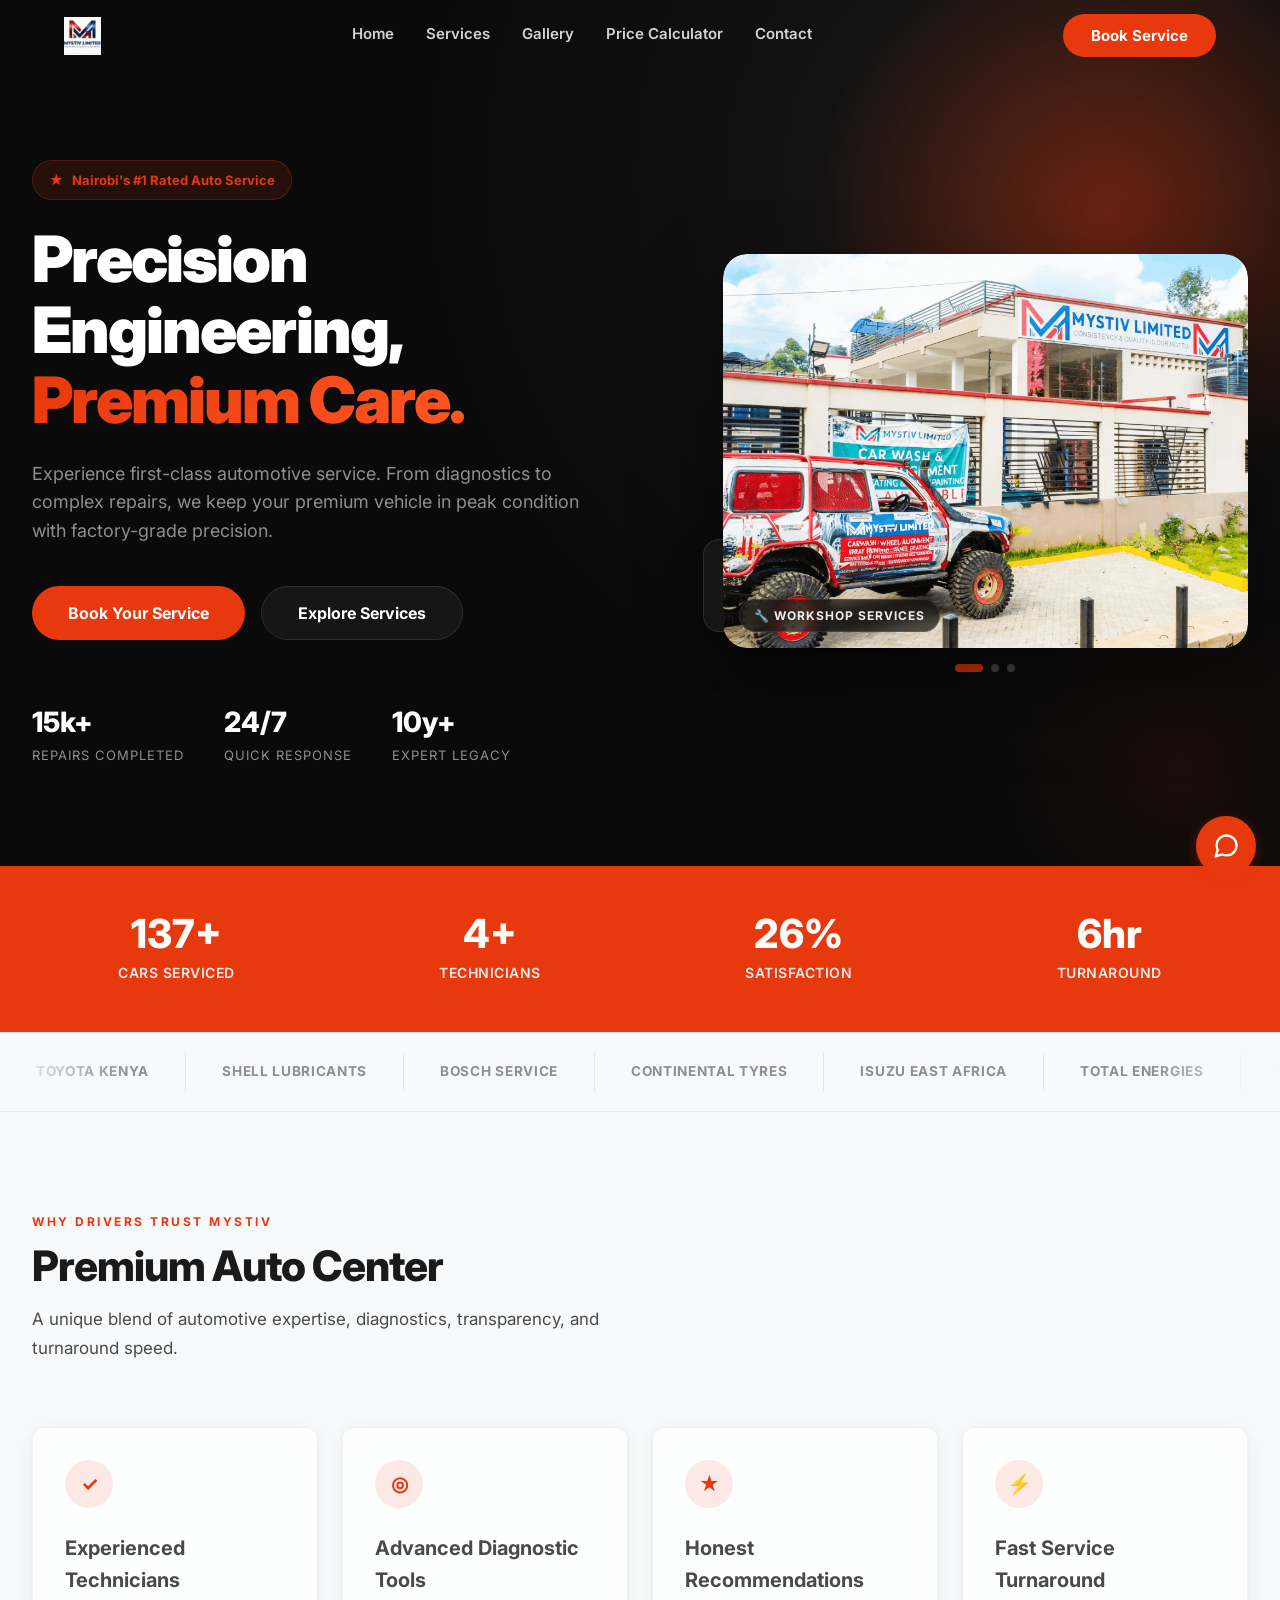
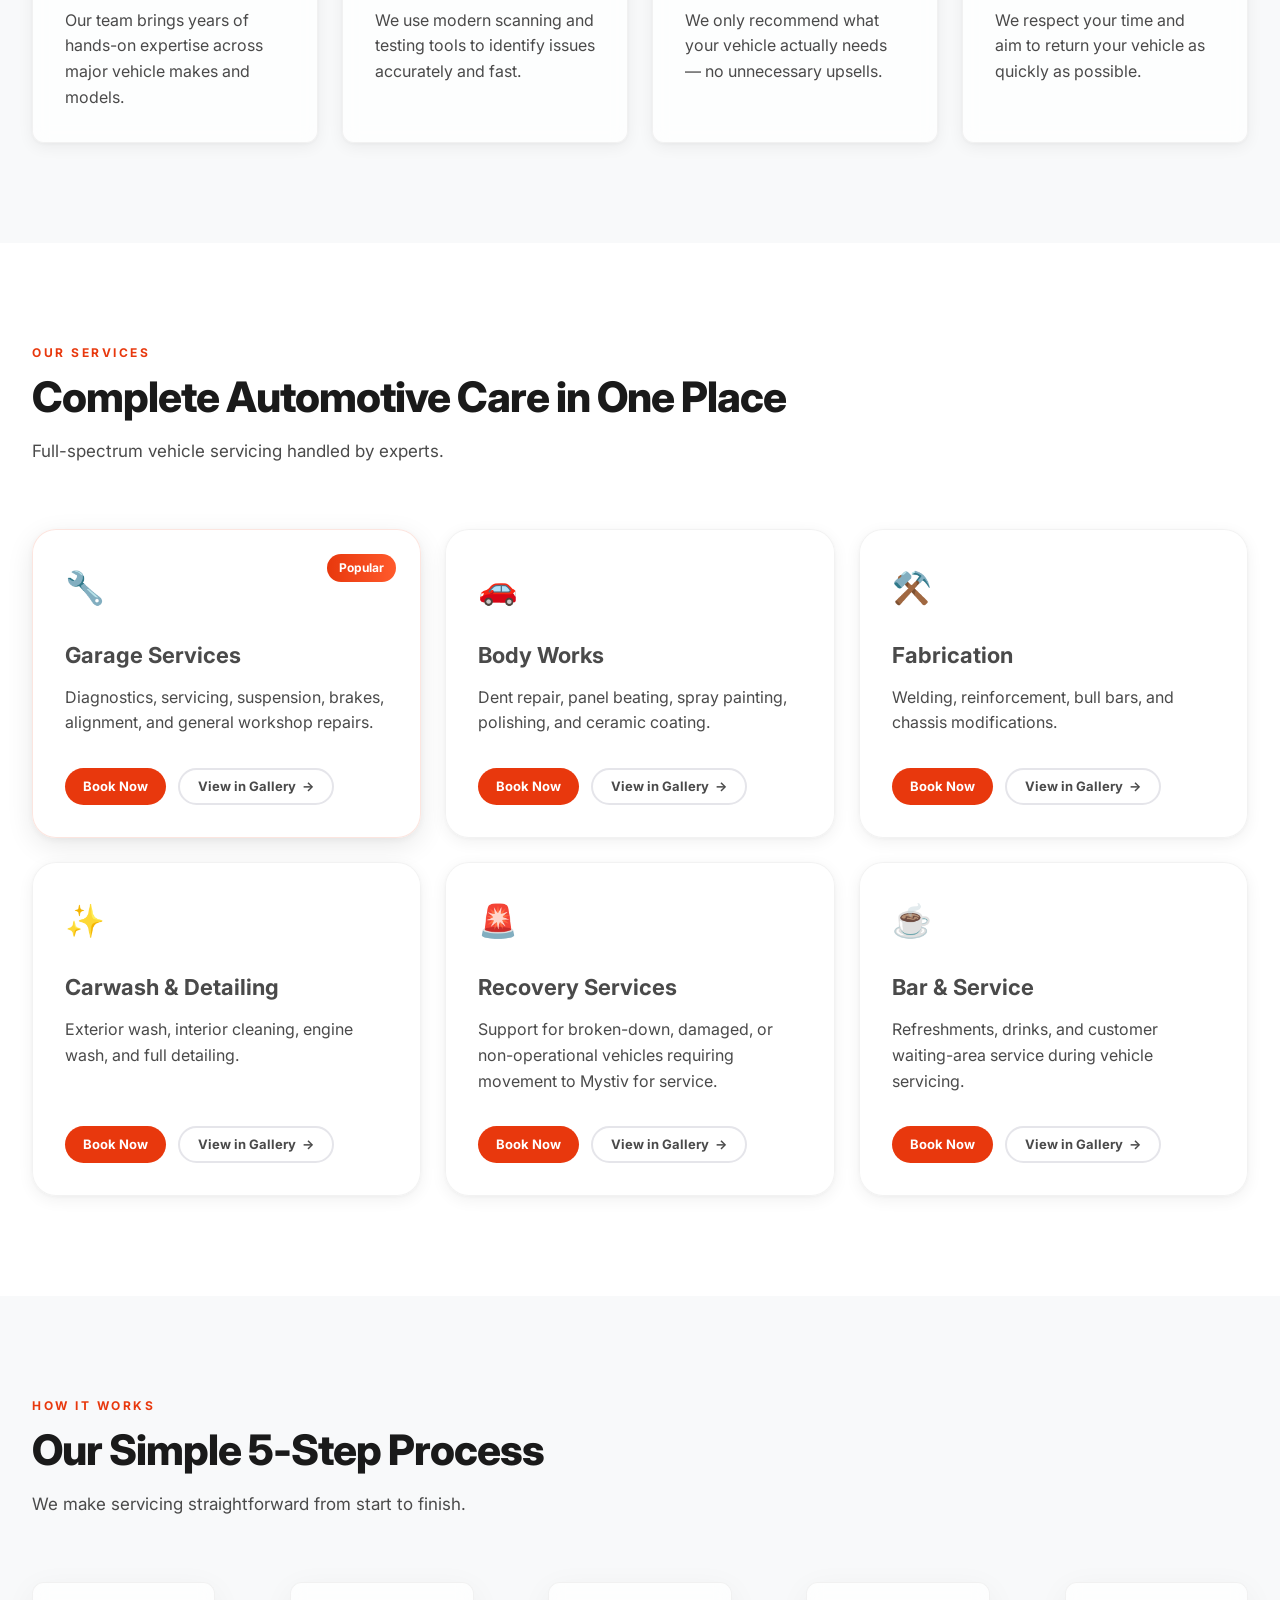
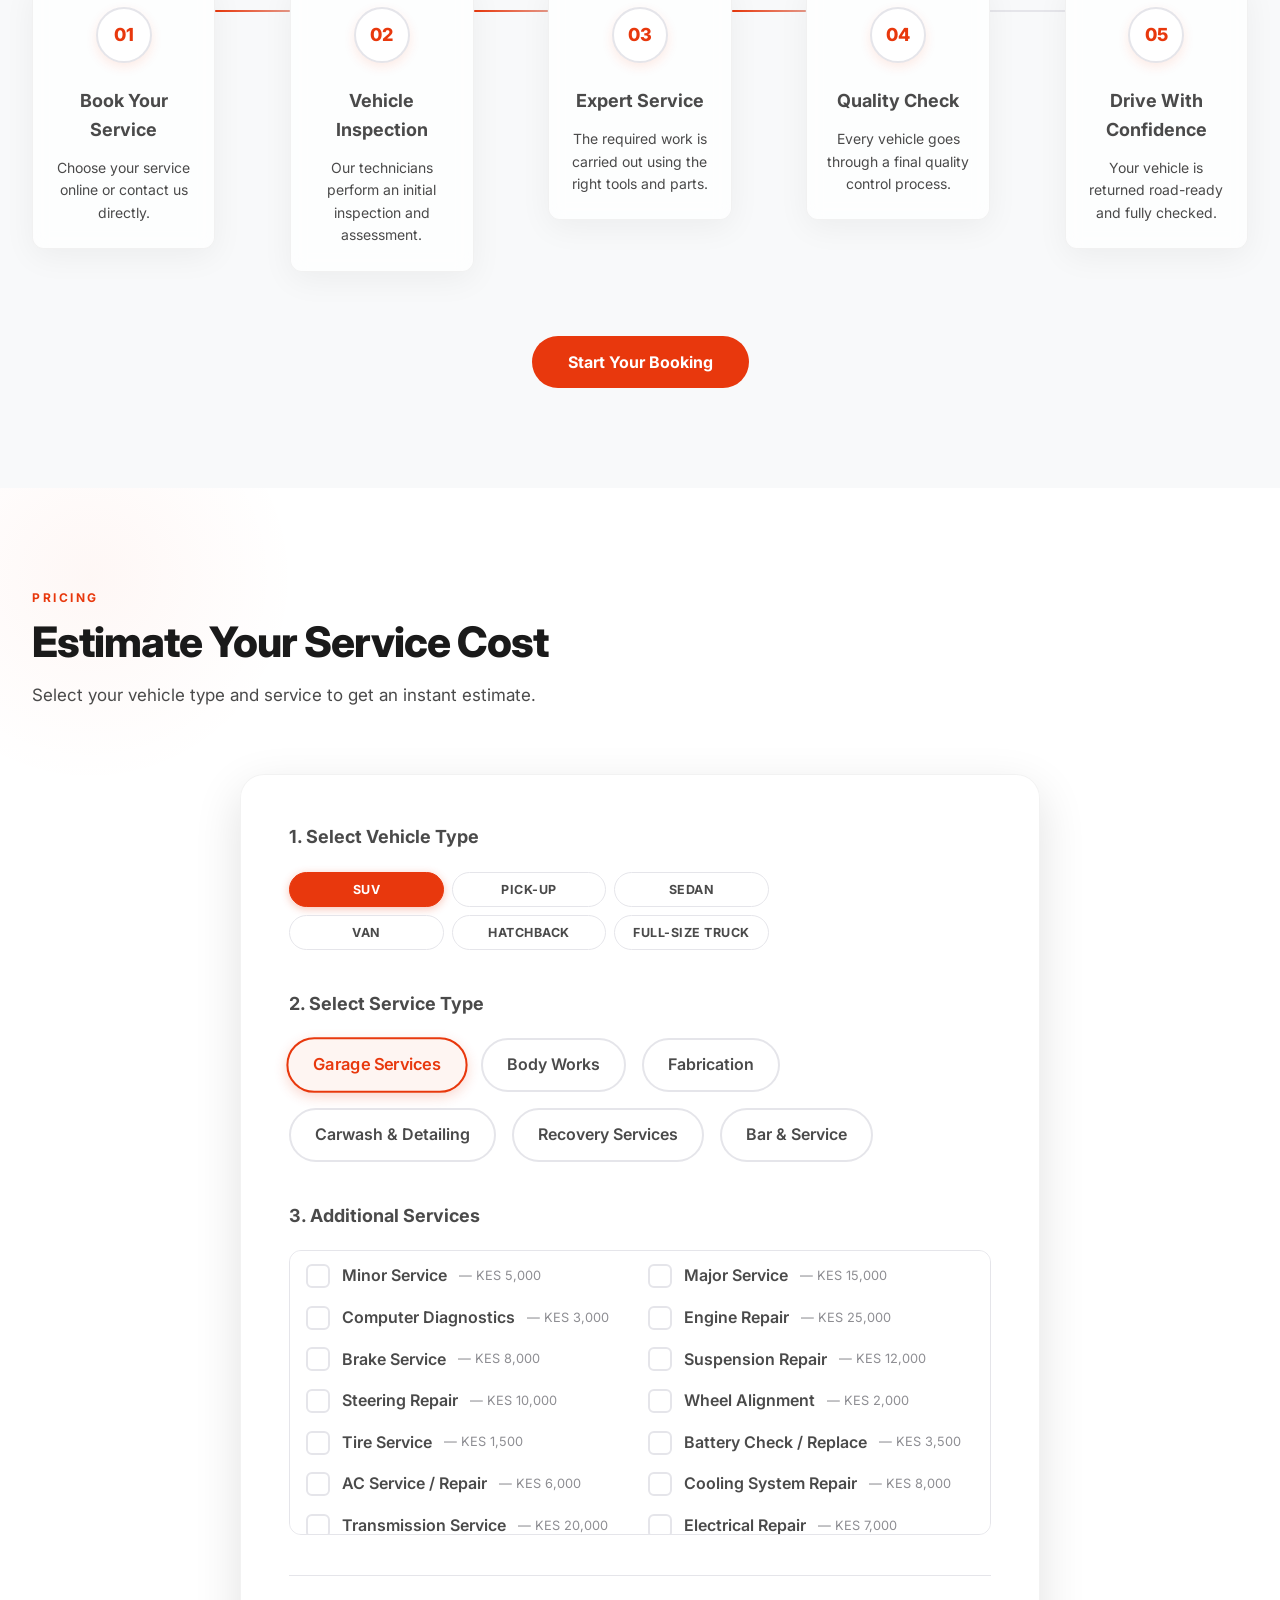
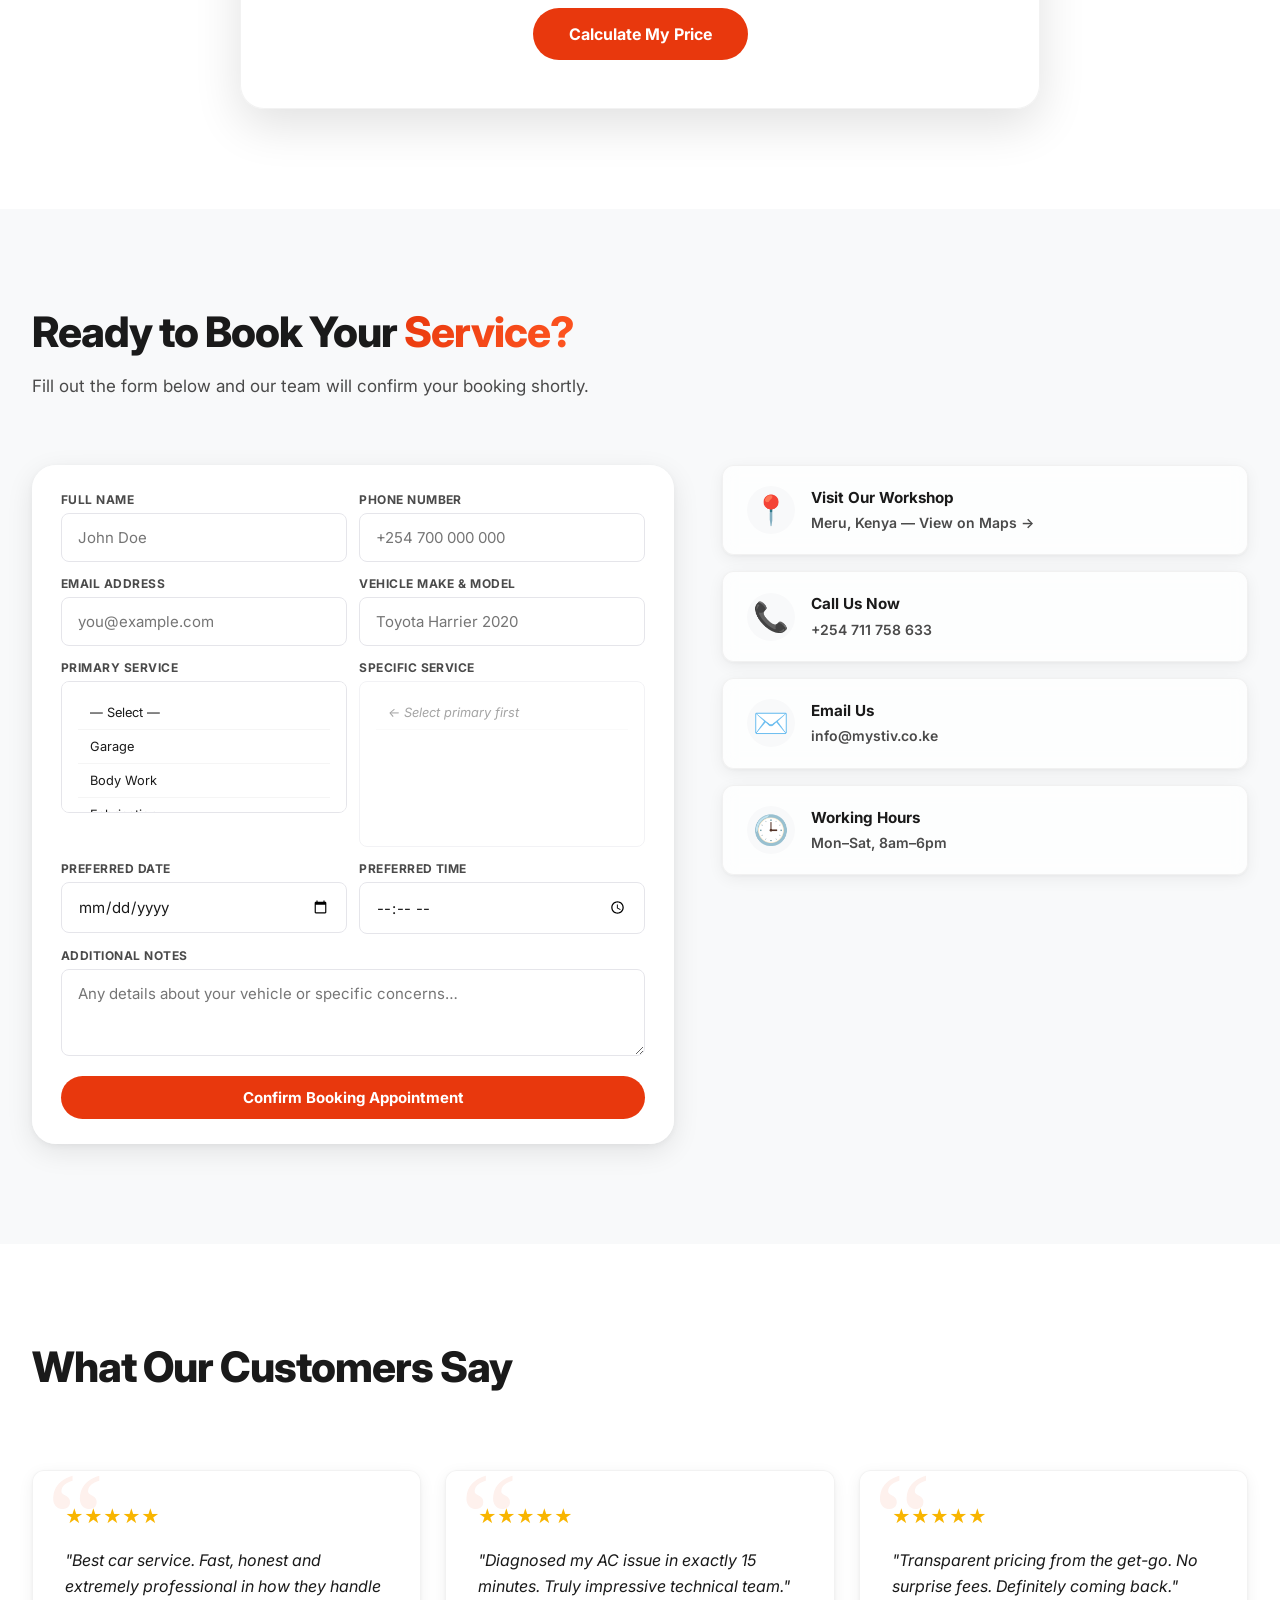
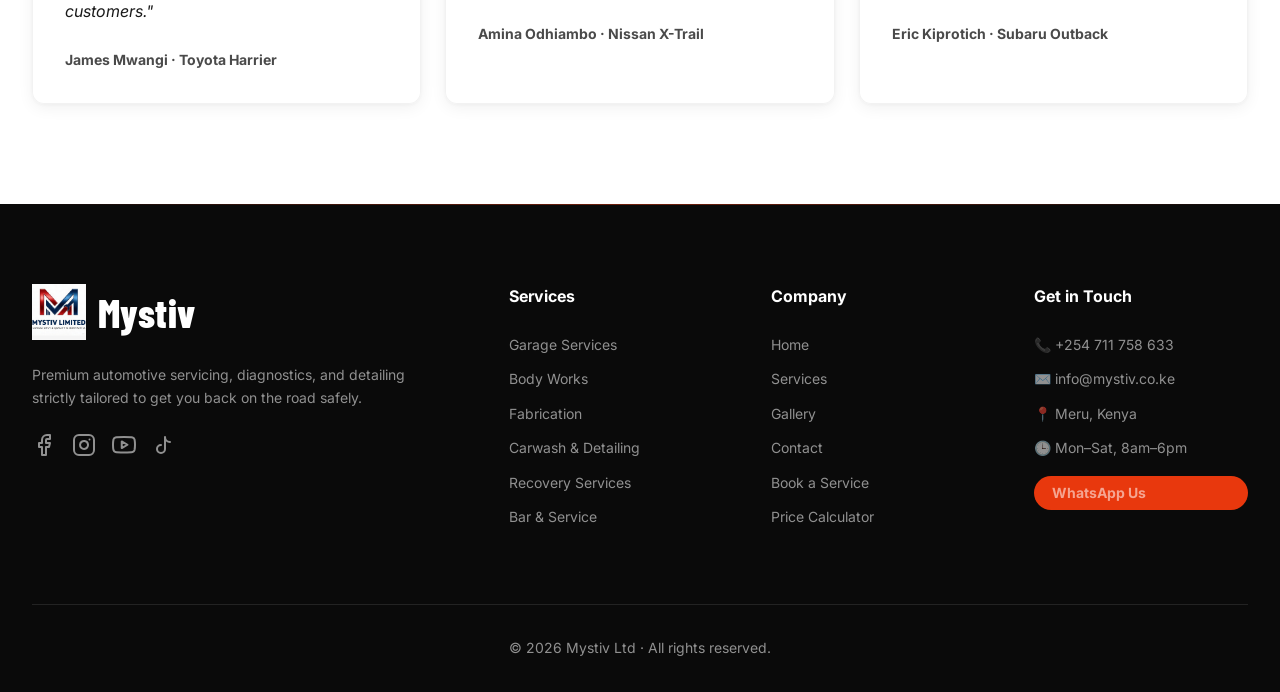
==== commit 8b257661: "Update Airtable target, booking form redesign, logo cleanup - New Airtable base/table: appIusIxCmha7" ====
--- a/index.html
+++ b/index.html
@@ -19,7 +19,6 @@
         <div class="container nav-container">
             <a href="#" class="brand-logo">
                 <img src="images/logo.png" alt="Mystiv logo">
-                <span>Mystiv</span>
             </a>
             <div class="nav-links">
                 <a href="#">Home</a>
@@ -311,23 +310,14 @@
 
                 <div class="est-group">
                     <h3 class="est-group-title">1. Select Vehicle Type</h3>
-                    <select id="est-vehicle" class="est-vehicle-select">
-                        <option value="sedan">Sedan</option>
-                        <option value="suv">SUV</option>
-                        <option value="pickup">Pickup</option>
-                        <option value="van">Van</option>
-                        <option value="hatchback">Hatchback</option>
-                        <option value="coupe">Coupe</option>
-                        <option value="convertible">Convertible</option>
-                        <option value="wagon">Wagon</option>
-                        <option value="crossover">Crossover</option>
-                        <option value="minivan">Minivan</option>
-                        <option value="sports">Sports Car</option>
-                        <option value="luxury">Luxury Sedan</option>
-                        <option value="compact">Compact Car</option>
-                        <option value="truck">Full-Size Truck</option>
-                        <option value="ev">Electric Vehicle</option>
-                    </select>
+                    <div class="veh-btns" id="est-vehicle-btns">
+                        <button type="button" class="veh-btn active" data-vehicle="suv">SUV</button>
+                        <button type="button" class="veh-btn" data-vehicle="pickup">Pick-Up</button>
+                        <button type="button" class="veh-btn" data-vehicle="sedan">Sedan</button>
+                        <button type="button" class="veh-btn" data-vehicle="van">Van</button>
+                        <button type="button" class="veh-btn" data-vehicle="hatchback">Hatchback</button>
+                        <button type="button" class="veh-btn" data-vehicle="truck">Full-Size Truck</button>
+                    </div>
                 </div>
 
                 <div class="est-group">
--- a/glassmorphism.css
+++ b/glassmorphism.css
@@ -744,7 +744,7 @@
 
 /* Keep vehicle select contained */
 .est-group:first-child {
-    max-width: 420px;
+    max-width: 480px;
 }
 
 /* Addon scroll box — max 5 visible rows, scroll beyond */
@@ -771,31 +771,42 @@
 }
 
 /* ================================================================
-   ESTIMATOR VEHICLE SELECT
+   ESTIMATOR VEHICLE BUTTONS
    ================================================================ */
-.est-vehicle-select {
-    width: 100%;
-    padding: 12px 16px;
+.veh-btns {
+    display: grid;
+    grid-template-columns: repeat(3, 1fr);
+    gap: 8px;
+}
+
+.veh-btn {
+    padding: 9px 10px;
+    font-family: 'Inter', sans-serif;
+    font-size: 0.78rem;
+    font-weight: 700;
+    text-transform: uppercase;
+    letter-spacing: 0.04em;
     border: 1.5px solid var(--color-border);
-    border-radius: var(--radius-standard);
-    font-family: 'Inter', sans-serif;
-    font-size: 1rem;
-    font-weight: 600;
-    color: var(--color-text-primary);
+    border-radius: var(--radius-pill);
     background: rgba(255, 255, 255, 0.9);
+    color: var(--color-text-secondary);
     cursor: pointer;
     transition: var(--transition-premium);
-    appearance: none;
-    background-image: url("data:image/svg+xml,%3Csvg xmlns='http://www.w3.org/2000/svg' width='16' height='16' viewBox='0 0 24 24' fill='none' stroke='%23555' stroke-width='2'%3E%3Cpolyline points='6 9 12 15 18 9'%3E%3C/polyline%3E%3C/svg%3E");
-    background-repeat: no-repeat;
-    background-position: right 14px center;
-    padding-right: 40px;
-}
-
-.est-vehicle-select:focus {
-    border-color: var(--color-brand) !important;
-    box-shadow: 0 0 0 3px rgba(232, 56, 13, 0.1) !important;
-    outline: none;
+    text-align: center;
+    white-space: nowrap;
+}
+
+.veh-btn:hover {
+    border-color: var(--color-brand);
+    color: var(--color-brand);
+    background: rgba(232, 56, 13, 0.06);
+}
+
+.veh-btn.active {
+    border-color: var(--color-brand);
+    background: var(--color-brand);
+    color: #fff;
+    box-shadow: 0 2px 8px rgba(232, 56, 13, 0.3);
 }
 
 .addon-price {
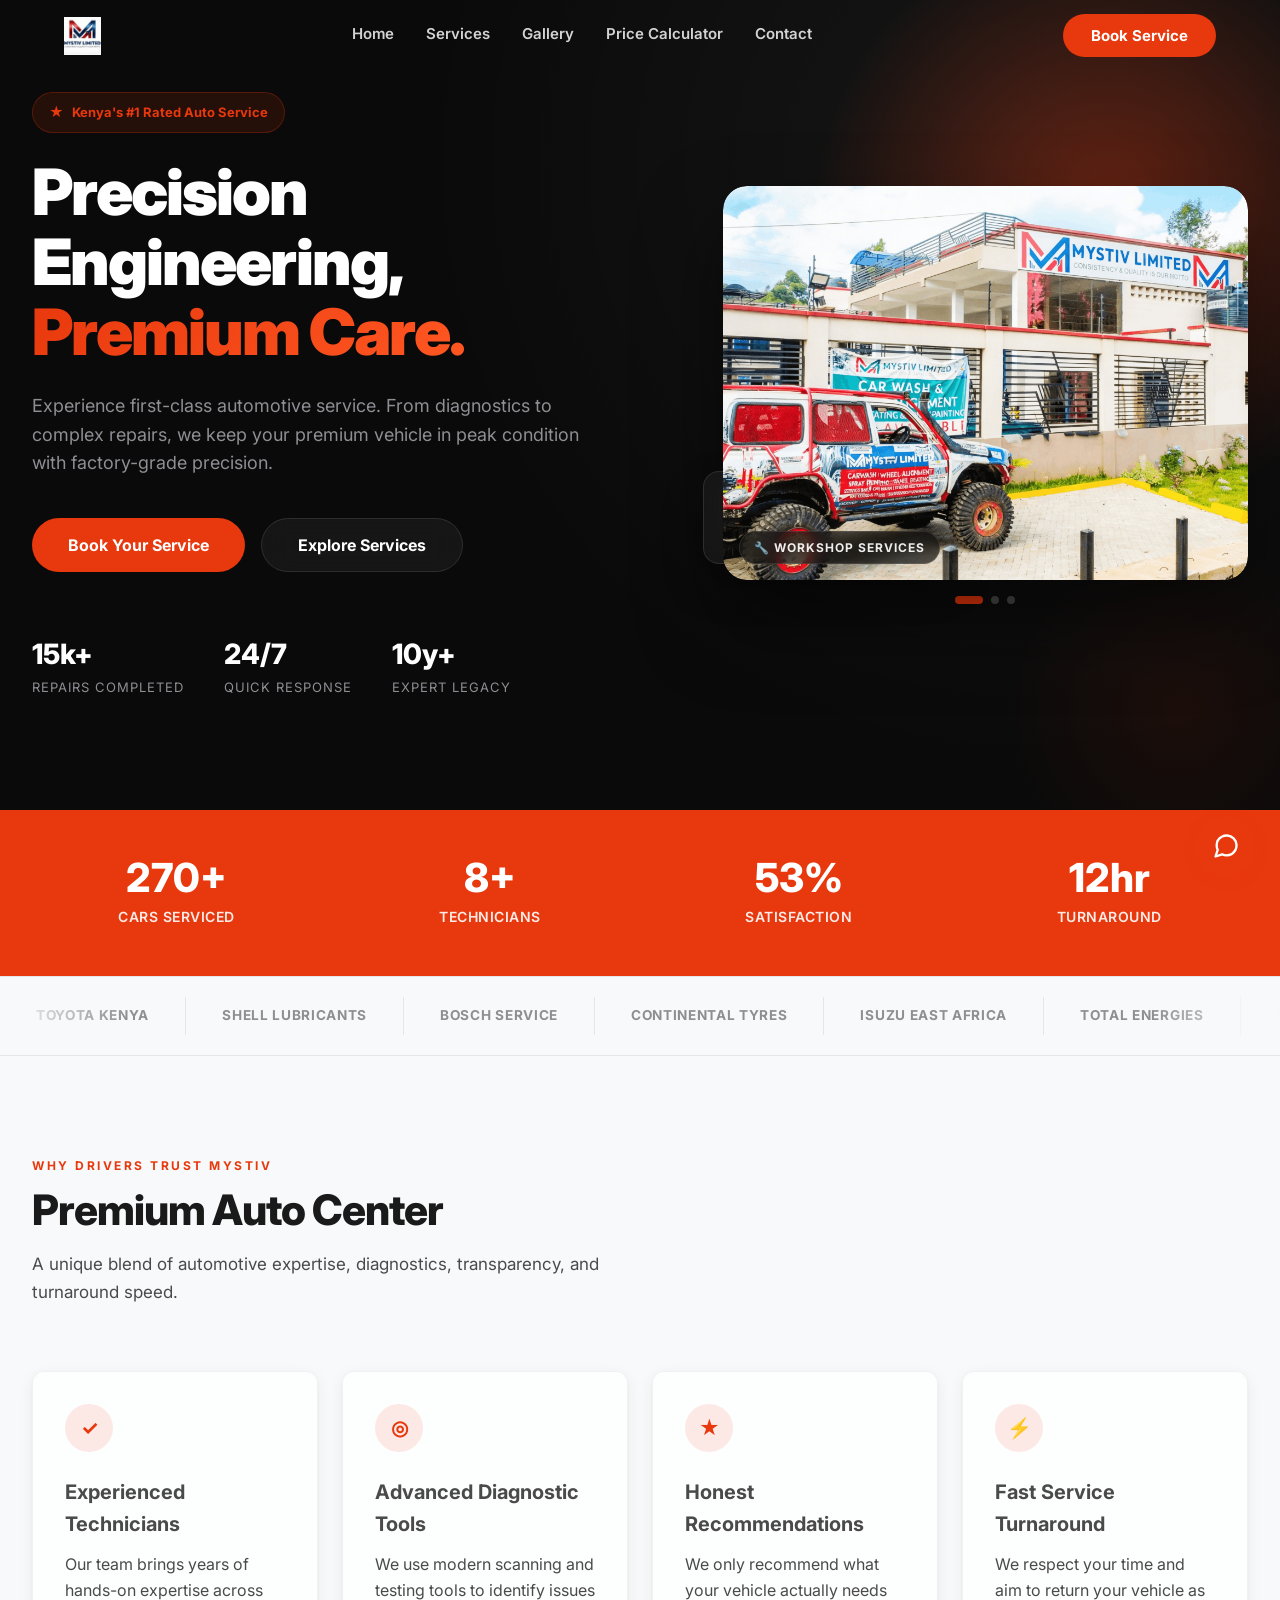
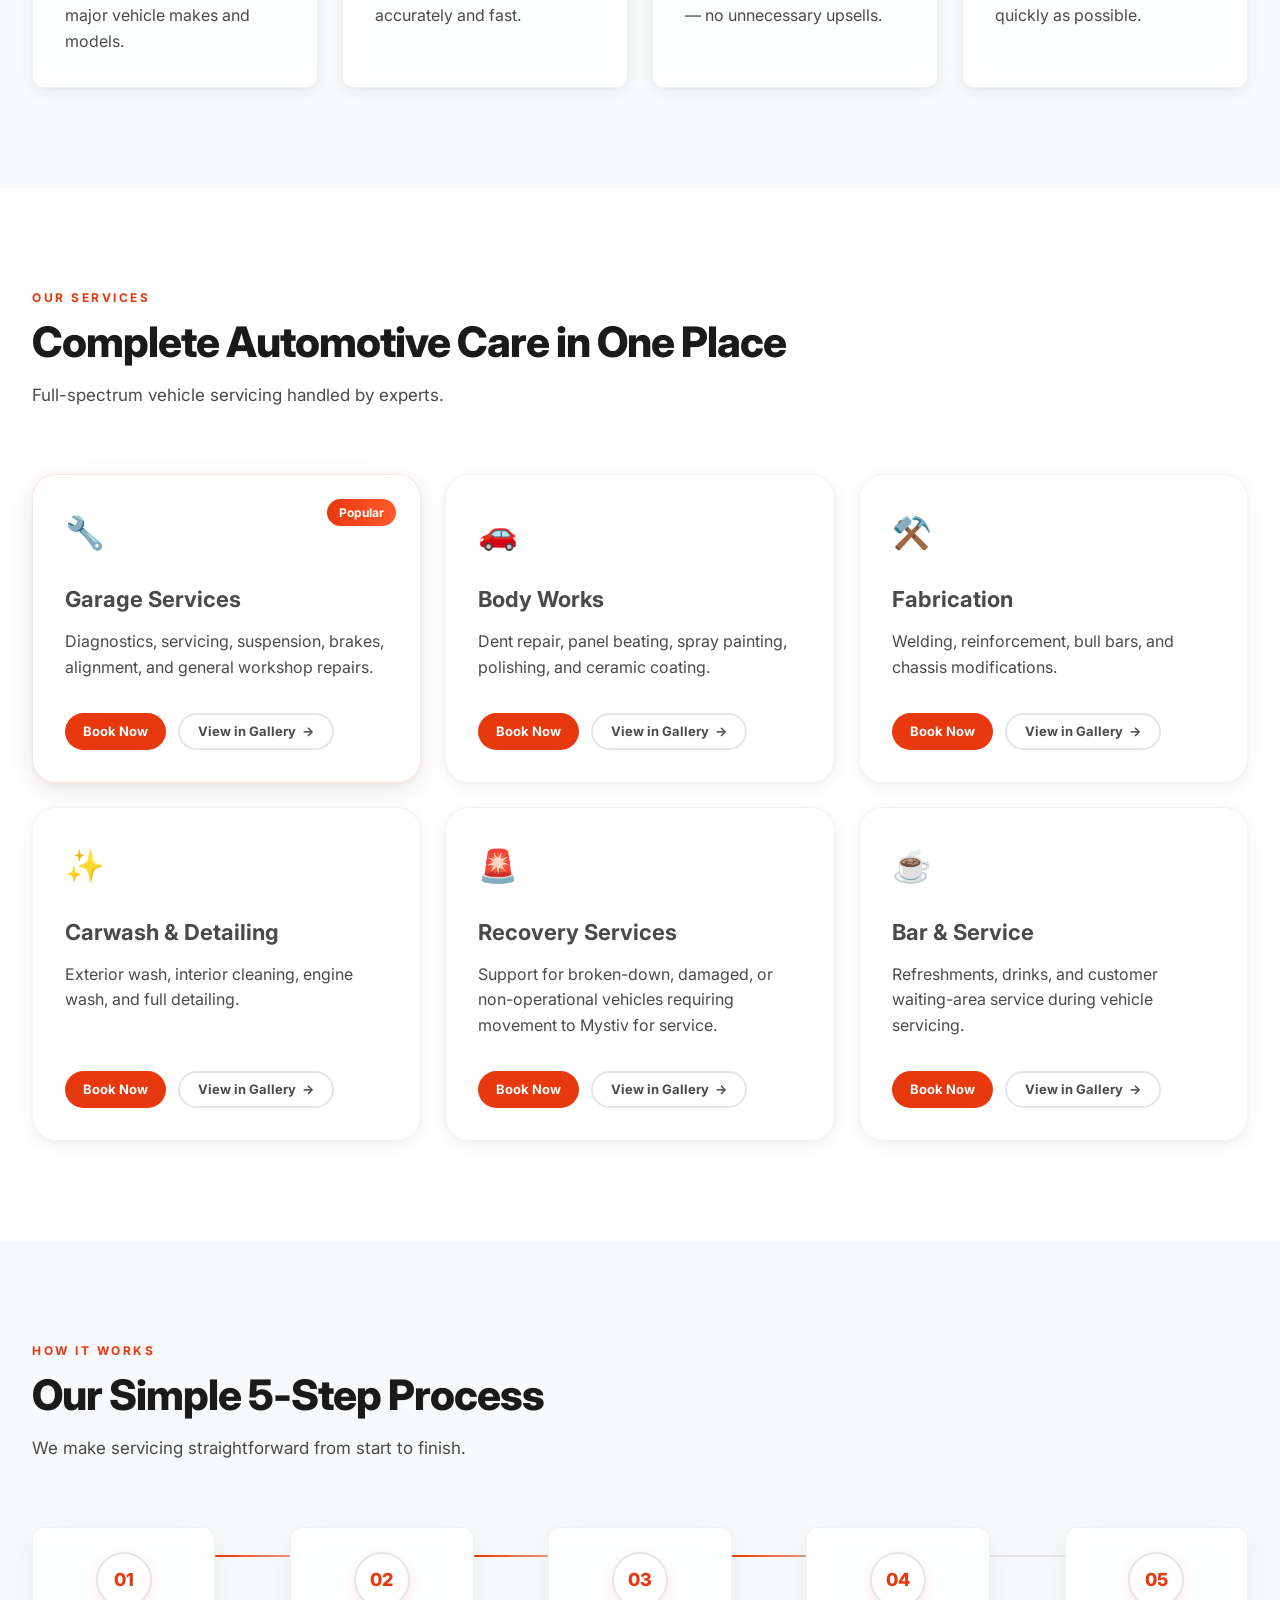
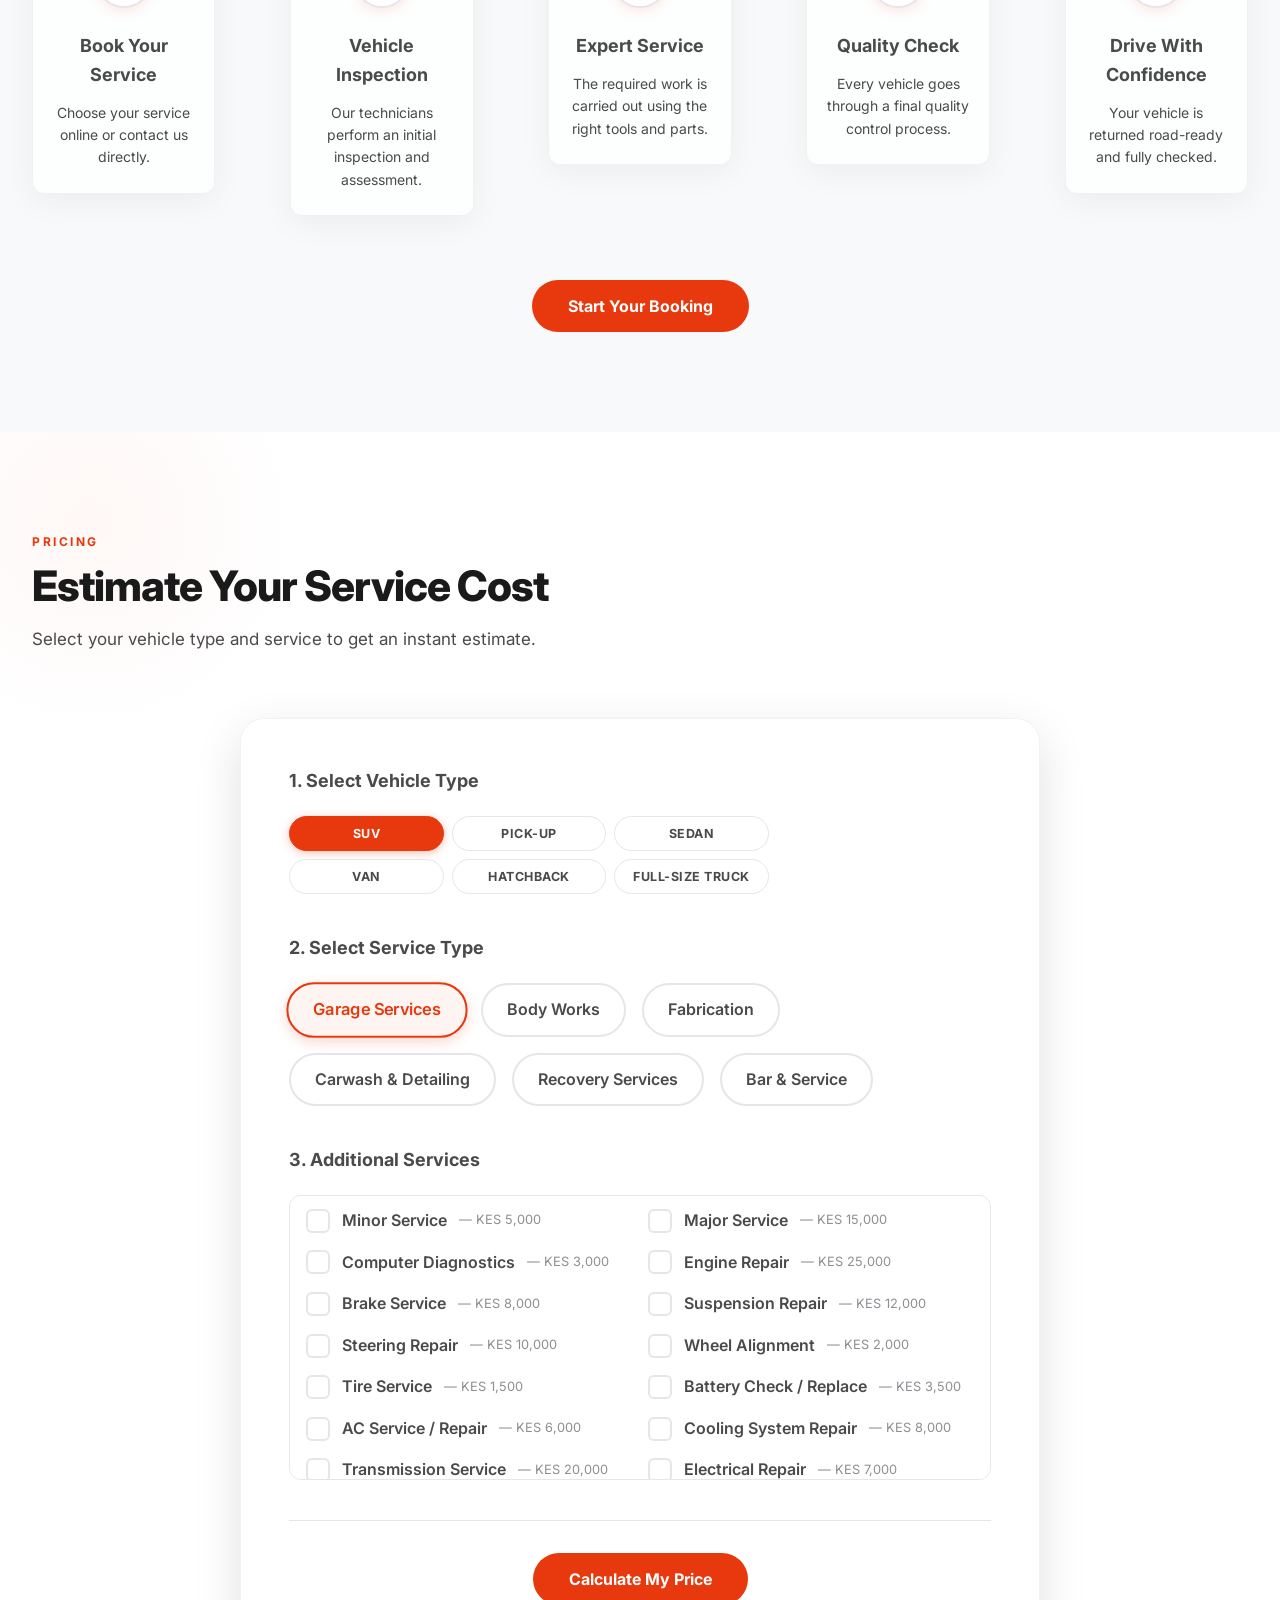
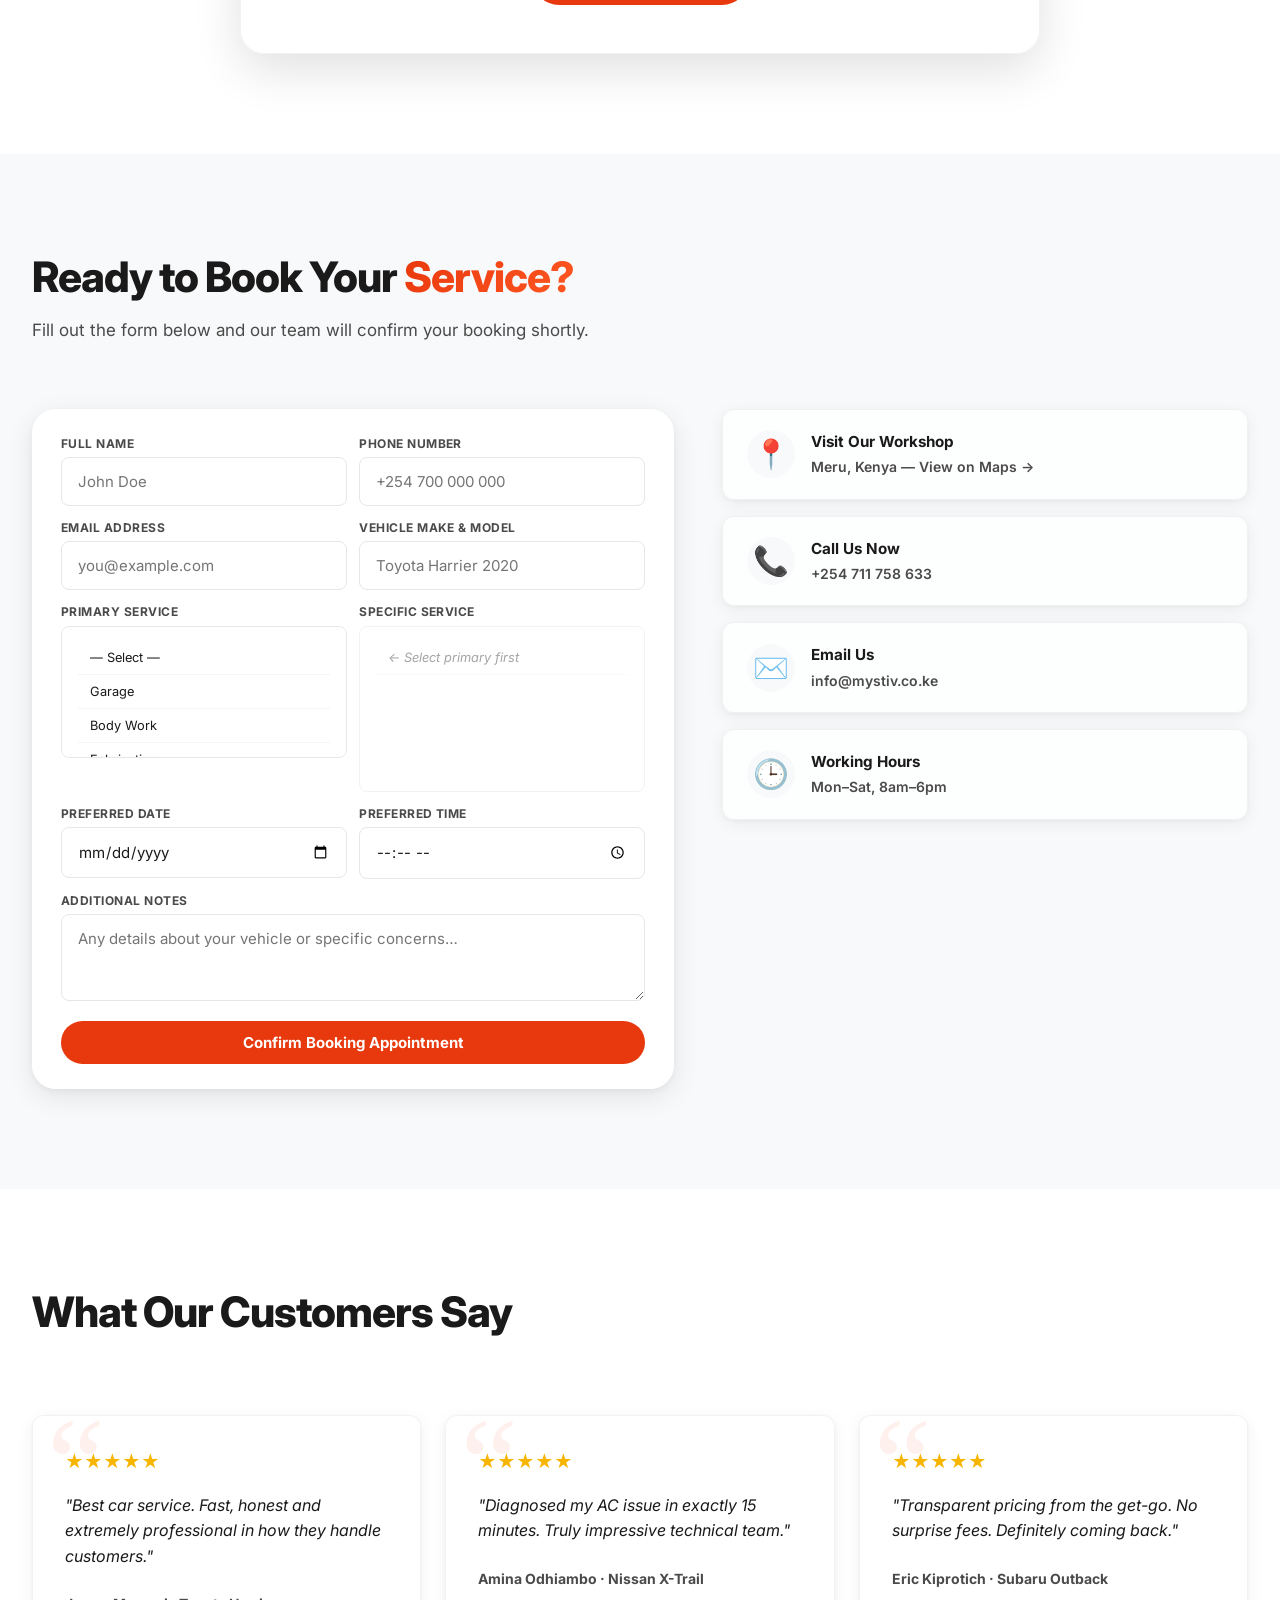
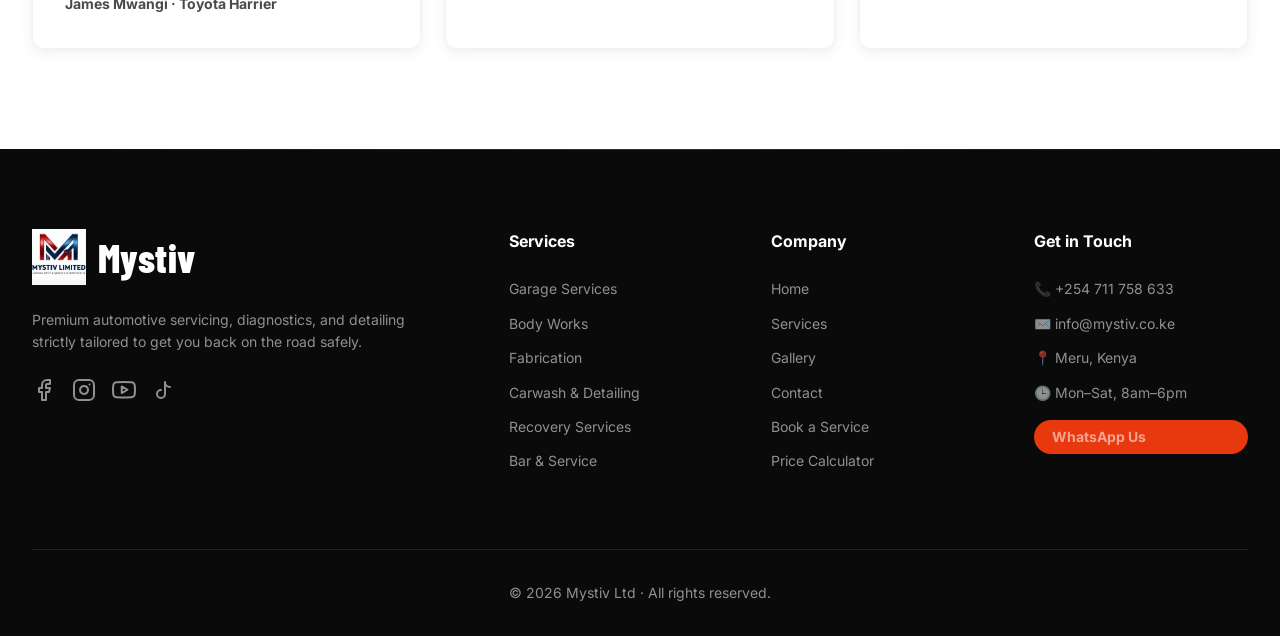
==== commit 19c91ef3: "Replace "Nairobi's" with "Kenya's" across all copy Co-Authored-By: Claude Sonnet 4.6 <noreply@anthro" ====
--- a/index.html
+++ b/index.html
@@ -3,7 +3,7 @@
 <head>
     <meta charset="UTF-8">
     <meta name="viewport" content="width=device-width, initial-scale=1.0">
-    <title>Mystiv Auto Center – Nairobi's #1 Auto Service</title>
+    <title>Mystiv Auto Center – Kenya's #1 Auto Service</title>
     <meta name="description" content="Expert diagnostics, servicing, detailing & more. 500+ satisfied customers across Nairobi.">
     <link rel="preconnect" href="https://fonts.googleapis.com">
     <link rel="preconnect" href="https://fonts.gstatic.com" crossorigin>
@@ -45,7 +45,7 @@
             <div class="hero-content reveal">
                 <div class="hero-badge">
                     <span class="badge-icon">★</span>
-                    <span>Nairobi's #1 Rated Auto Service</span>
+                    <span>Kenya's #1 Rated Auto Service</span>
                 </div>
                 <h1 class="hero-headline">Precision Engineering,<br><span class="text-gradient">Premium Care.</span></h1>
                 <p class="hero-subtext">Experience first-class automotive service. From diagnostics to complex repairs, we keep your premium vehicle in peak condition with factory-grade precision.</p>
--- a/style.css
+++ b/style.css
@@ -289,7 +289,7 @@
 .hero {
     position: relative;
     background: var(--color-bg-dark);
-    padding: 160px 0 100px;
+    padding: 80px 0 100px;
     min-height: 90vh;
     display: flex;
     align-items: center;
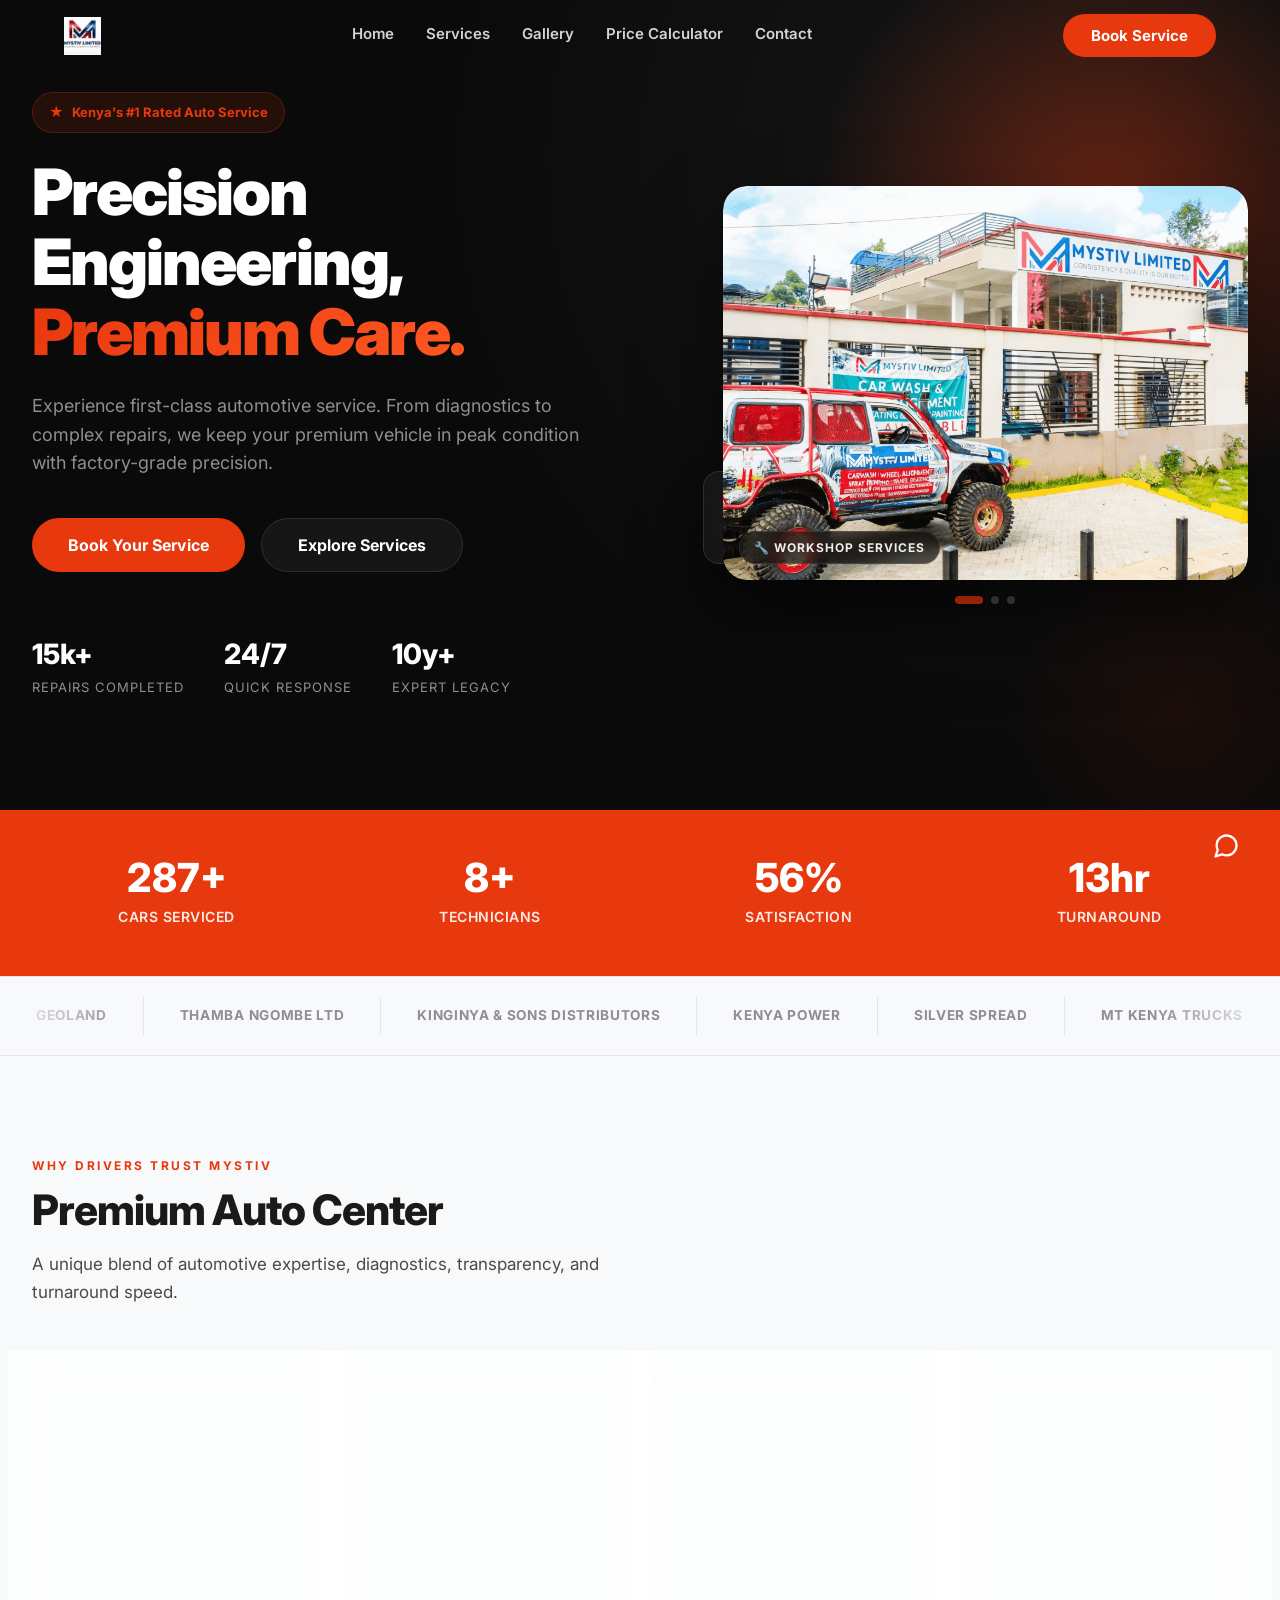
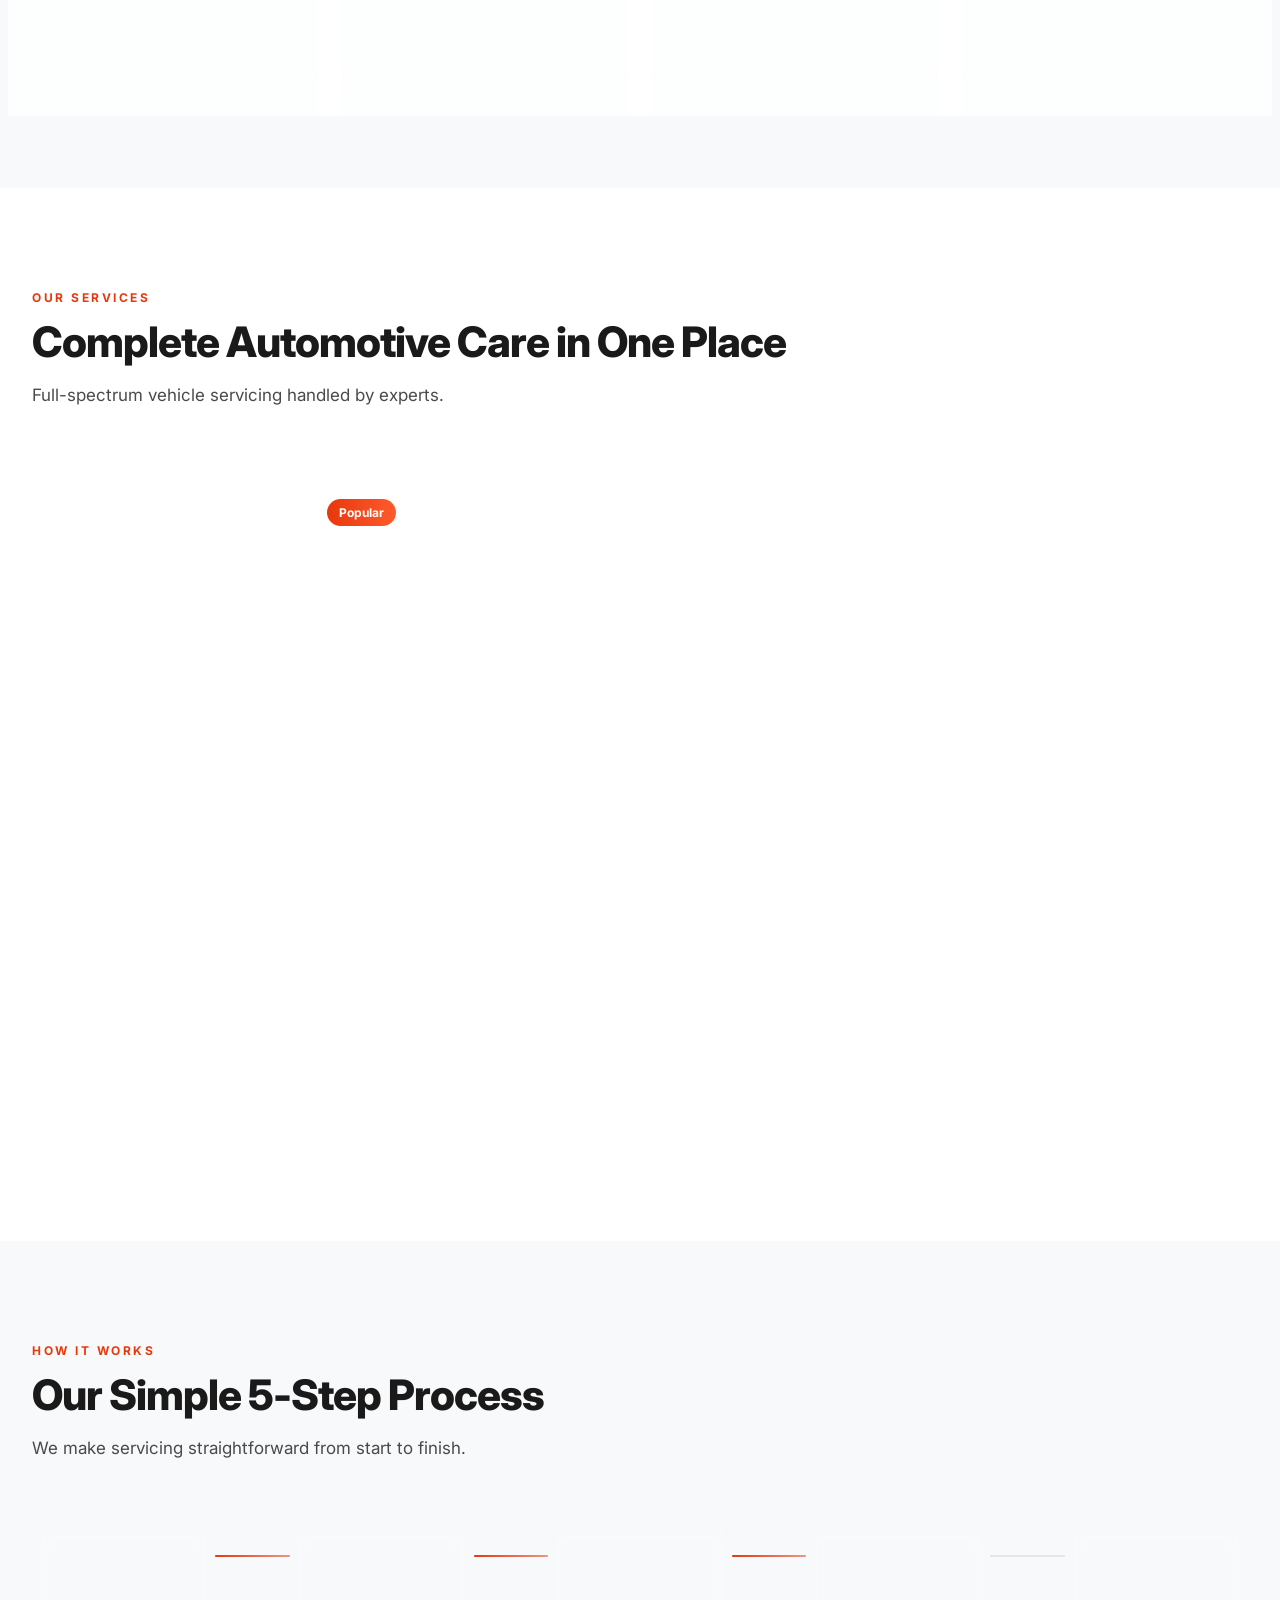
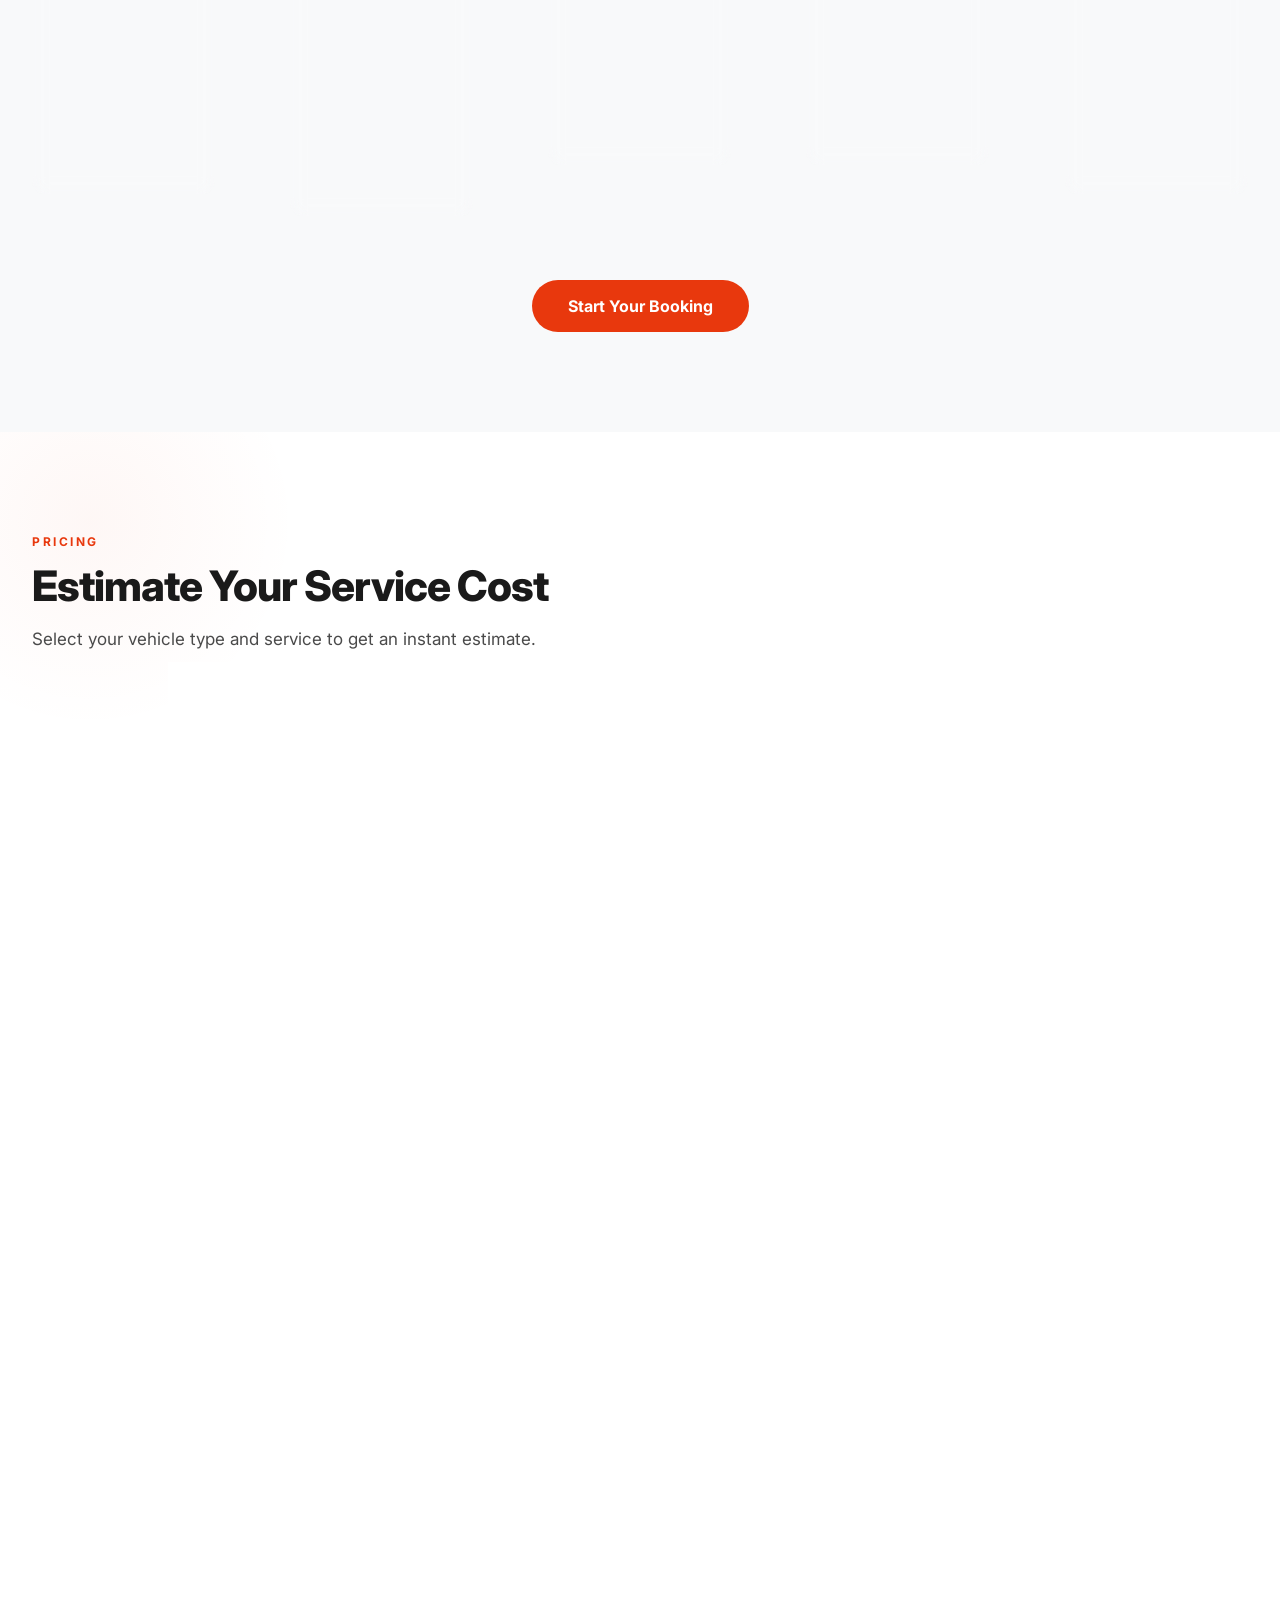
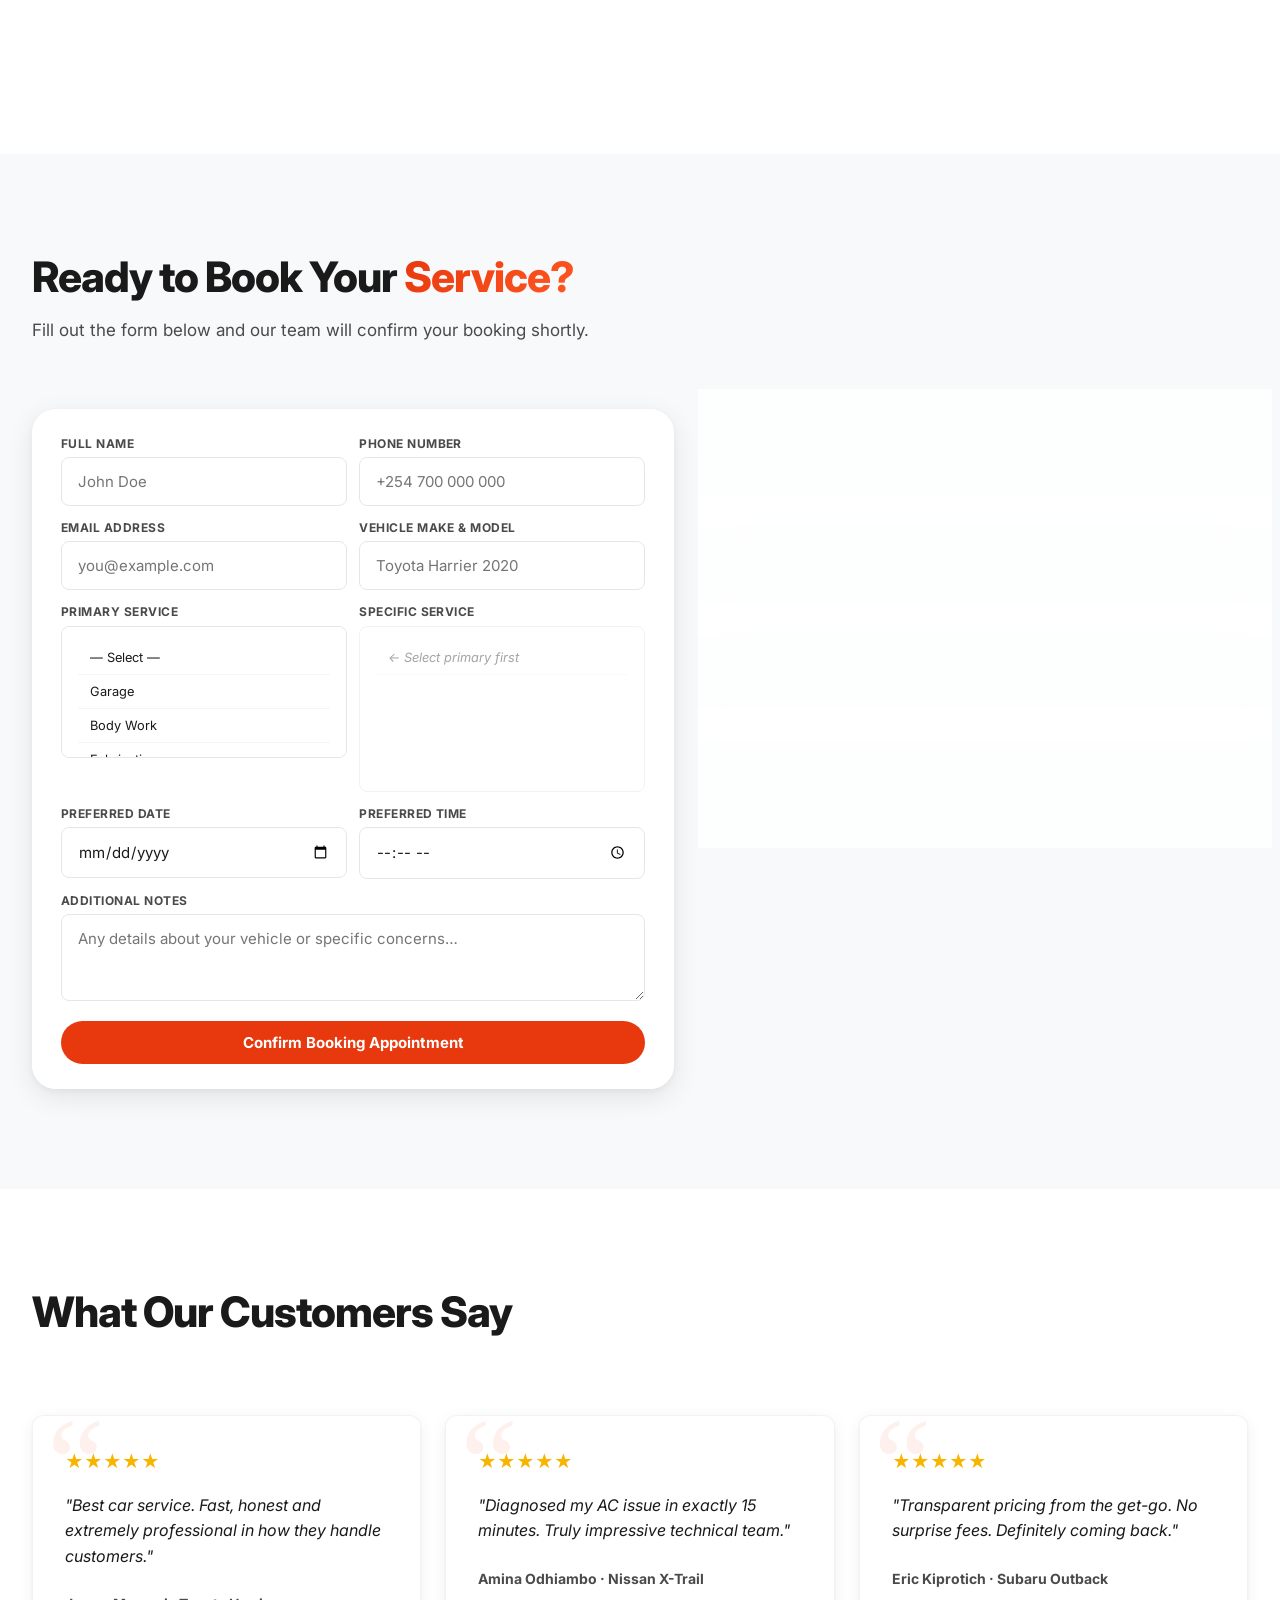
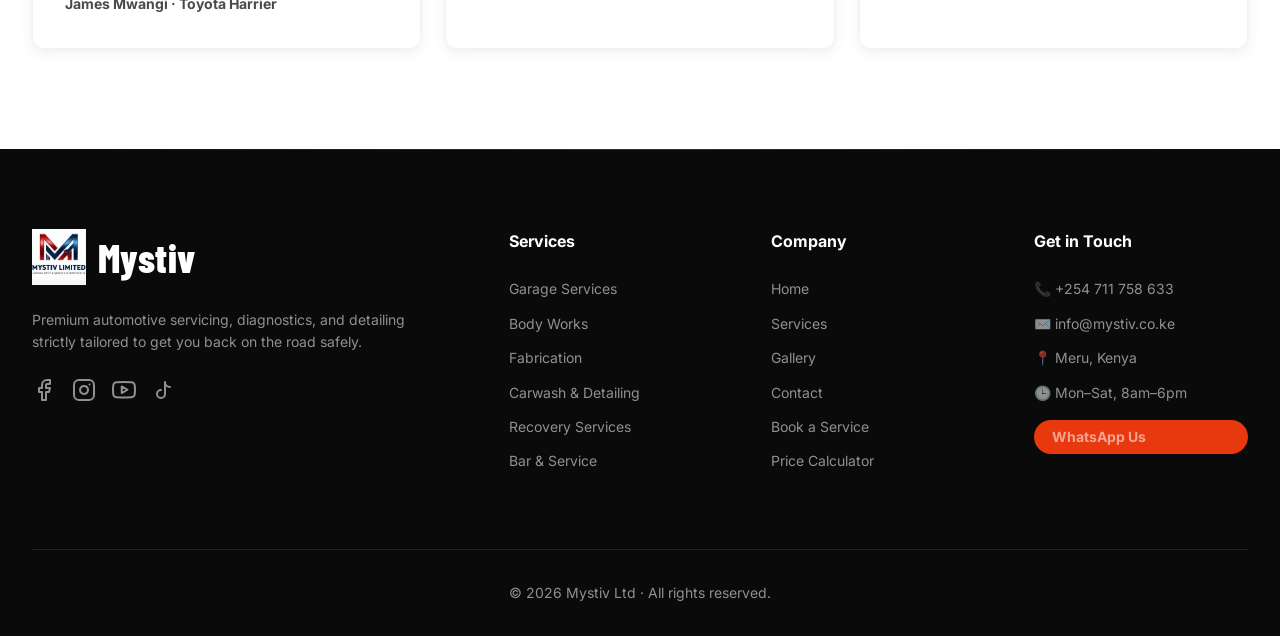
==== commit 77d5a029: "Update partners carousel with real client names Replace generic brand names (Michelin, Shell, Bosch," ====
--- a/index.html
+++ b/index.html
@@ -127,27 +127,21 @@
     <section class="partners-bar">
         <div class="partners-inner">
             <div class="partners-track">
-                <span class="partner-item">Toyota Kenya</span>
-                <span class="partner-item">Shell Lubricants</span>
-                <span class="partner-item">Bosch Service</span>
-                <span class="partner-item">Continental Tyres</span>
-                <span class="partner-item">Isuzu East Africa</span>
-                <span class="partner-item">Total Energies</span>
-                <span class="partner-item">Mobil 1</span>
-                <span class="partner-item">NGK Spark Plugs</span>
-                <span class="partner-item">Castrol</span>
-                <span class="partner-item">Michelin</span>
+                <span class="partner-item">Geoland</span>
+                <span class="partner-item">Thamba Ngombe LTD</span>
+                <span class="partner-item">Kinginya &amp; Sons Distributors</span>
+                <span class="partner-item">Kenya Power</span>
+                <span class="partner-item">Silver Spread</span>
+                <span class="partner-item">MT Kenya Trucks</span>
+                <span class="partner-item">Apex Trucks</span>
                 <!-- Duplicate for seamless loop -->
-                <span class="partner-item">Toyota Kenya</span>
-                <span class="partner-item">Shell Lubricants</span>
-                <span class="partner-item">Bosch Service</span>
-                <span class="partner-item">Continental Tyres</span>
-                <span class="partner-item">Isuzu East Africa</span>
-                <span class="partner-item">Total Energies</span>
-                <span class="partner-item">Mobil 1</span>
-                <span class="partner-item">NGK Spark Plugs</span>
-                <span class="partner-item">Castrol</span>
-                <span class="partner-item">Michelin</span>
+                <span class="partner-item">Geoland</span>
+                <span class="partner-item">Thamba Ngombe LTD</span>
+                <span class="partner-item">Kinginya &amp; Sons Distributors</span>
+                <span class="partner-item">Kenya Power</span>
+                <span class="partner-item">Silver Spread</span>
+                <span class="partner-item">MT Kenya Trucks</span>
+                <span class="partner-item">Apex Trucks</span>
             </div>
         </div>
     </section>
--- a/style.css
+++ b/style.css
@@ -1222,58 +1222,77 @@
 }
 
 @media (max-width: 768px) {
-    .nav-links {
-        display: none;
-    }
-    
-    .navbar .btn {
-        display: none;
-    }
-    
-    .mobile-menu-btn {
-        display: block;
-    }
-    
-    .hero {
-        padding: 140px 0 80px;
-    }
-    
-    .trust-grid, .services-grid, .testimonials-grid {
+    .container { padding: 0 20px; }
+
+    .nav-links { display: none; }
+    .navbar .btn { display: none; }
+    .mobile-menu-btn { display: block; }
+
+    /* Hero — stack layout, fix padding */
+    .hero { padding: 80px 0 56px; }
+    .hero-layout {
         grid-template-columns: 1fr;
-    }
-    
-    .step-card {
-        flex: 1 1 100%;
-        margin-bottom: 24px;
-    }
-    
-    .booking-grid {
-        grid-template-columns: 1fr;
-    }
-    
-    .form-group {
-        width: 100%;
-    }
-    
-    .est-checkboxes {
-        grid-template-columns: 1fr;
-    }
-    
-    .footer-grid {
-        grid-template-columns: 1fr;
-        gap: 32px;
-    }
-    
-    .section-padding {
-        padding: 64px 0;
-    }
-    
-    .hero-ctas {
-        flex-direction: column;
-    }
-    
-    .section-header {
-        text-align: left;
-        align-items: flex-start;
-    }
-}
+        gap: 28px;
+    }
+    .hero-headline { font-size: 40px; letter-spacing: -1px; }
+    .hero-subtext { font-size: 16px; margin-bottom: 28px; }
+    .hero-ctas { flex-direction: column; gap: 12px; }
+    .hero-ctas .btn { width: 100%; justify-content: center; }
+    .hero-highlights { gap: 20px; flex-wrap: wrap; }
+    .hero-visual { max-width: 500px; margin: 0 auto; width: 100%; }
+
+    /* Sections */
+    .section-padding { padding: 60px 0; }
+    .section-title { font-size: 32px; }
+    .section-header { text-align: center; align-items: center; margin-bottom: 40px; }
+    .section-desc, .section-subtitle { font-size: 15px; }
+
+    /* Grids */
+    .trust-grid, .services-grid, .testimonials-grid { grid-template-columns: 1fr; }
+    .step-card { flex: 1 1 100%; margin-bottom: 24px; }
+    .booking-grid { grid-template-columns: 1fr; }
+    .footer-grid { grid-template-columns: 1fr; gap: 32px; }
+    .est-checkboxes { grid-template-columns: 1fr; }
+    .form-group { width: 100%; }
+
+    /* Stats — 2×2 grid */
+    .stats-container { gap: 20px; }
+    .stat-value { font-size: 34px; }
+
+    /* Booking form */
+    .booking-form-wrapper { padding: 24px 20px; }
+}
+
+@media (max-width: 480px) {
+    .container { padding: 0 16px; }
+
+    /* Hero */
+    .hero { padding: 76px 0 48px; }
+    .hero-headline { font-size: 32px; letter-spacing: -0.5px; }
+    .hero-subtext { font-size: 15px; margin-bottom: 20px; }
+    .hero-highlights { gap: 14px; }
+    .hl-count { font-size: 22px; }
+    .hl-text { font-size: 11px; }
+    .hero-ctas .btn { padding: 14px 20px; }
+
+    /* Sections */
+    .section-title { font-size: 26px; }
+    .section-header { margin-bottom: 32px; }
+    .section-desc, .section-subtitle { font-size: 14px; }
+
+    /* Stats */
+    .stats-bar { padding: 36px 0; }
+    .stat-value { font-size: 30px; }
+    .stat-label { font-size: 12px; }
+
+    /* Booking form wrapper */
+    .booking-form-wrapper { padding: 20px 16px; border-radius: 16px; }
+
+    /* Chat — full width on tiny screens */
+    .chat-interface {
+        left: 10px;
+        right: 10px;
+        width: auto;
+        bottom: 80px;
+    }
+}
--- a/glassmorphism.css
+++ b/glassmorphism.css
@@ -1247,3 +1247,84 @@
 @media (max-width: 480px) {
     .svc-cards-grid { grid-template-columns: 1fr; }
 }
+
+/* ================================================================
+   MOBILE RESPONSIVE — FORM & BOOKING
+   ================================================================ */
+
+/* ── Tablet / large phone (768px) ── */
+@media (max-width: 768px) {
+    /* Estimator vehicle buttons */
+    .veh-btn { min-height: 44px; font-size: 0.73rem; padding: 10px 8px; }
+
+    /* Estimator radio service buttons */
+    .est-options { gap: 8px; }
+    .est-btn { padding: 9px 14px; font-size: 0.8rem; }
+
+    /* Booking form: service listboxes side by side still fine at tablet */
+    .form-listbox option { padding: 10px 12px; font-size: 0.85rem; }
+}
+
+/* ── Small phone (480px) — booking form critical ── */
+@media (max-width: 480px) {
+
+    /* ─ CRITICAL: prevent iOS Safari input auto-zoom ─
+       iOS zooms in on any input with font-size < 16px.
+       This is the #1 mobile UX fix for booking forms.     */
+    .form-control,
+    .form-control::placeholder,
+    .form-listbox,
+    .form-listbox option {
+        font-size: 16px !important;
+    }
+
+    /* Slightly more padding so text isn't cramped */
+    .form-control { padding: 13px 14px; }
+
+    /* Booking form rows — single column always */
+    .form-grid { grid-template-columns: 1fr !important; gap: 10px; }
+
+    /* Form labels */
+    .form-group label { font-size: 11px; margin-bottom: 4px; }
+
+    /* Service listboxes — stack vertically, show more rows on small screen */
+    .form-listbox { font-size: 16px; }
+    .form-listbox option { padding: 12px 14px; }
+    select#bookServicePrimary { height: auto; }
+    select#bookServiceAddon { height: auto; }
+
+    /* Big, thumb-friendly submit button */
+    .btn-block {
+        min-height: 54px;
+        font-size: 1rem;
+        letter-spacing: 0.02em;
+        border-radius: 14px;
+        margin-top: 4px;
+    }
+
+    /* Vehicle buttons — 2 per row on tiny screens */
+    .veh-btns { grid-template-columns: repeat(2, 1fr); gap: 8px; }
+    .veh-btn { min-height: 44px; padding: 10px 6px; font-size: 0.72rem; }
+    .est-group:first-child { max-width: 100%; }
+
+    /* Estimator service radio buttons — wrap tightly */
+    .est-options { gap: 6px; flex-wrap: wrap; }
+    .est-btn { padding: 8px 12px; font-size: 0.78rem; }
+
+    /* Booking form gap */
+    .booking-form { gap: 10px; }
+
+    /* Success / error banners */
+    .success-message, .error-message {
+        font-size: 0.875rem;
+        padding: 12px 14px;
+    }
+
+    /* Contact cards — stack cleanly */
+    .contact-card, .info-card {
+        padding: 16px;
+    }
+
+    /* Navbar padding on small screens */
+    .navbar { padding: 0 16px; }
+}
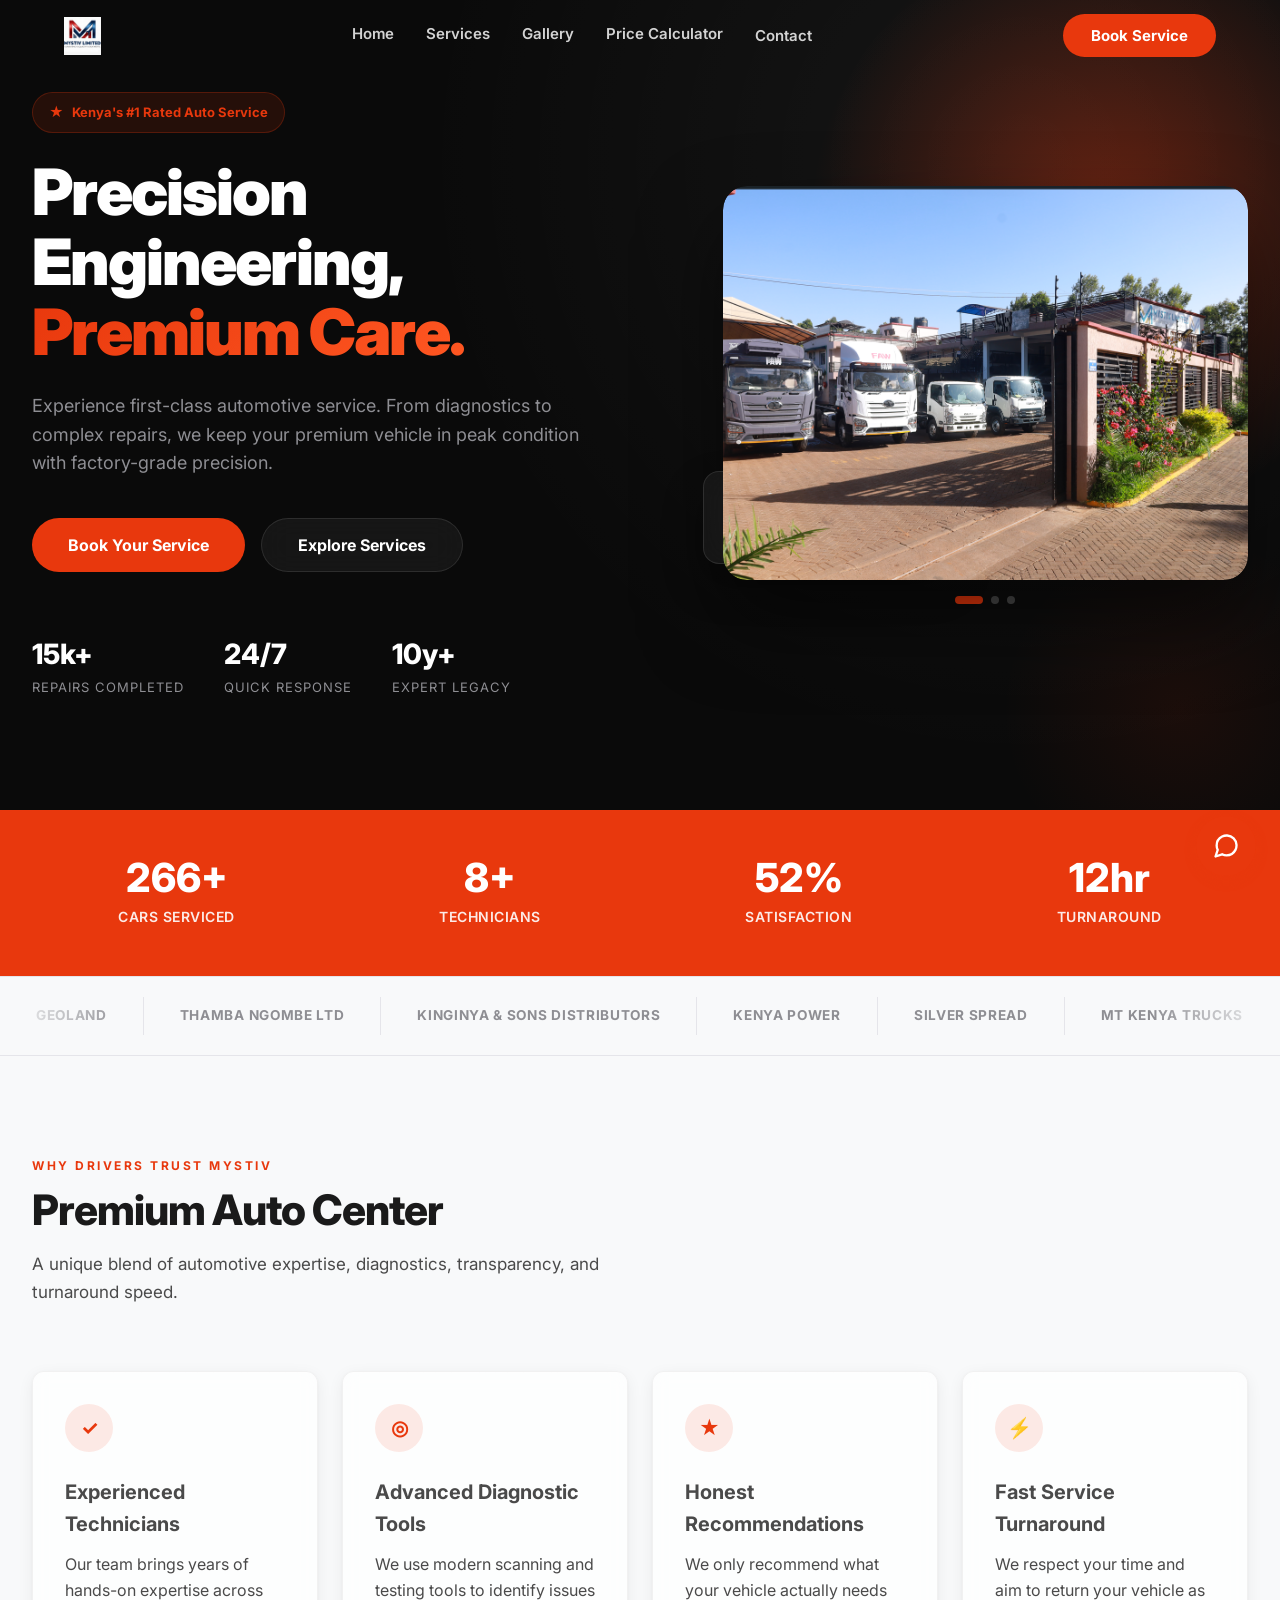
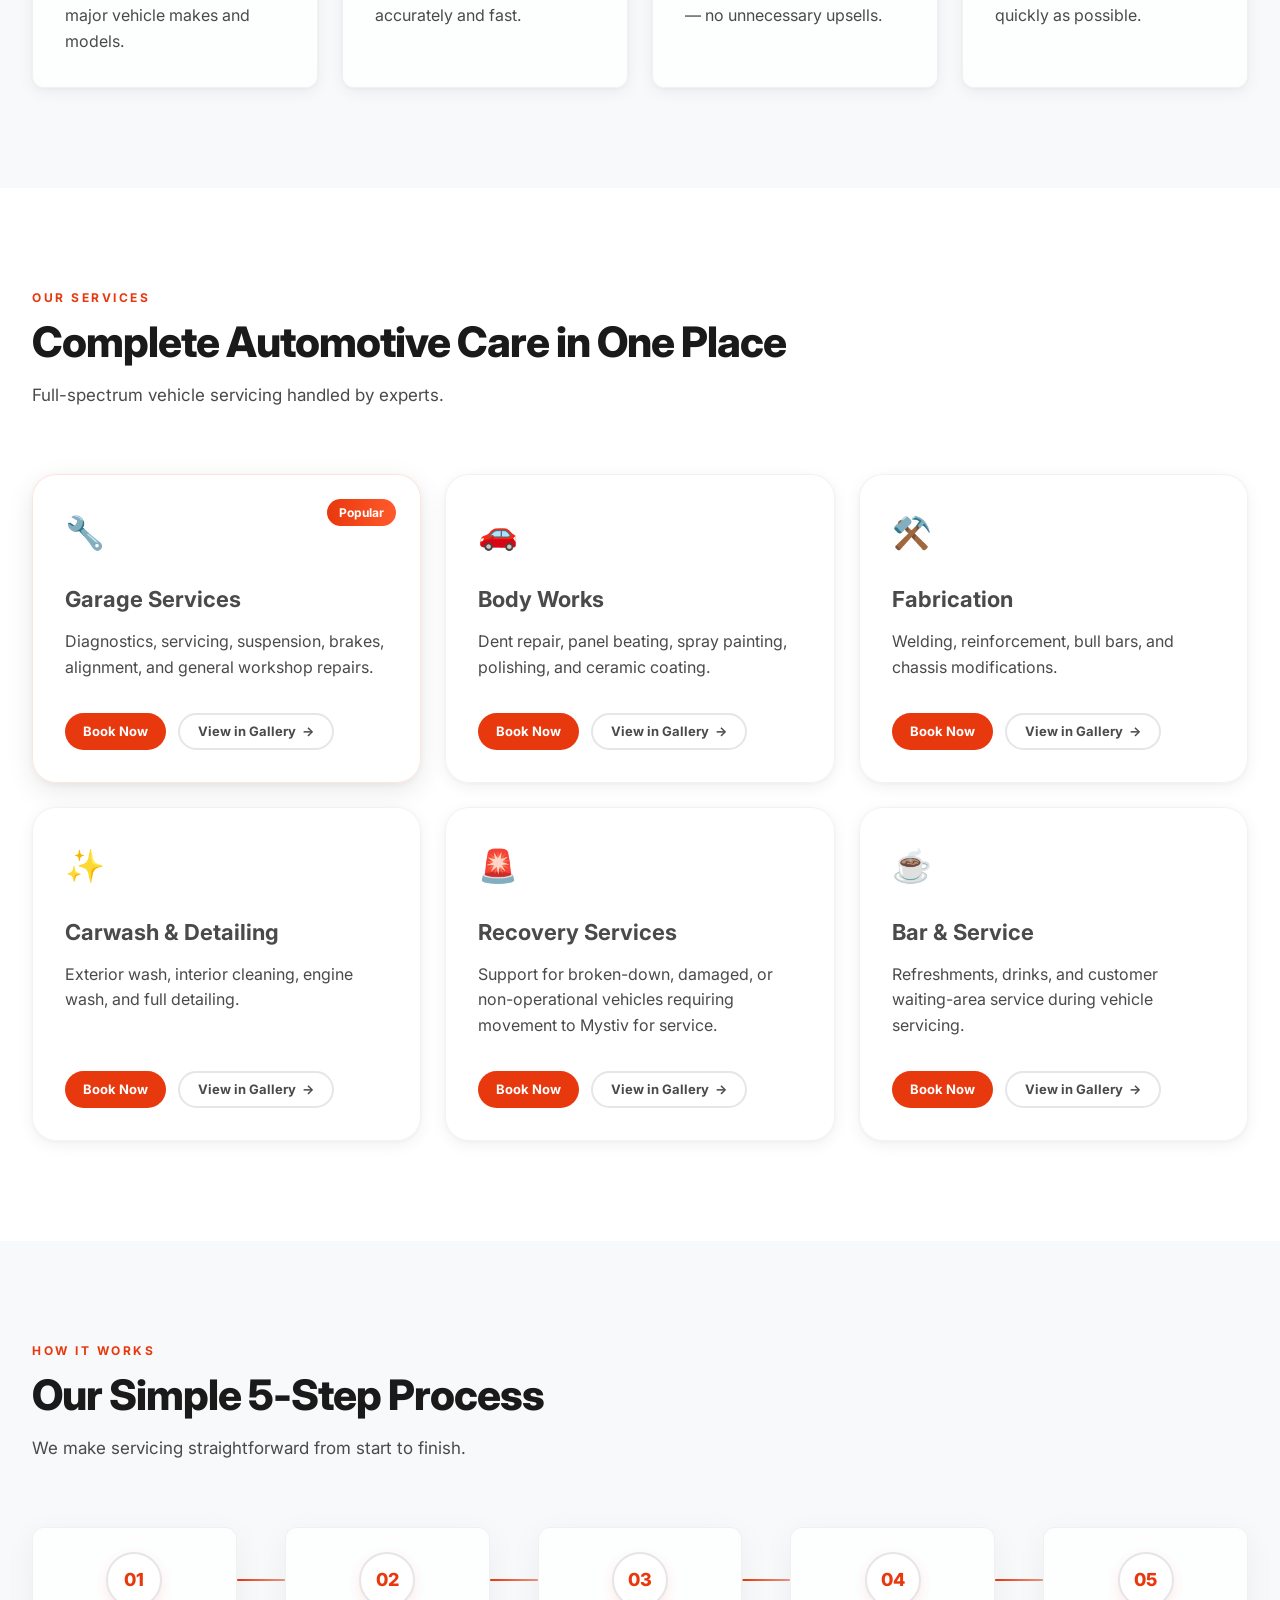
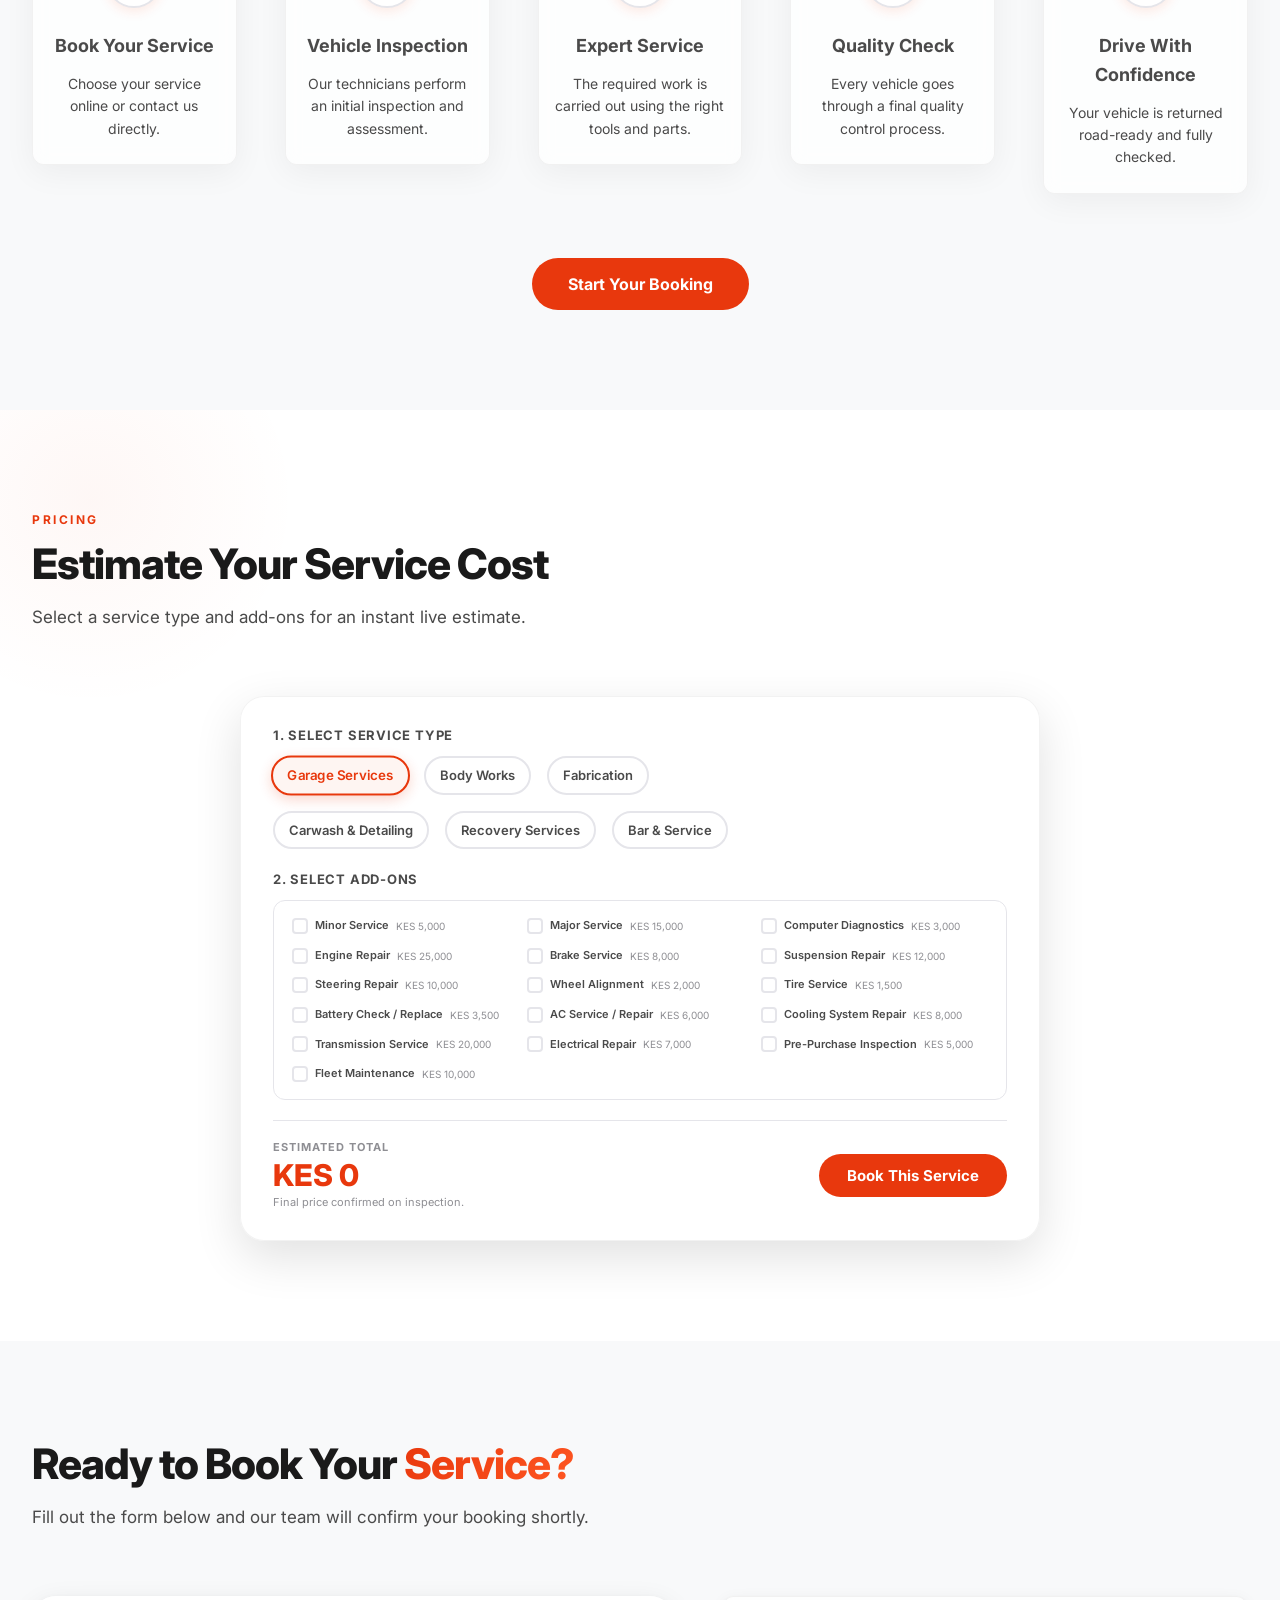
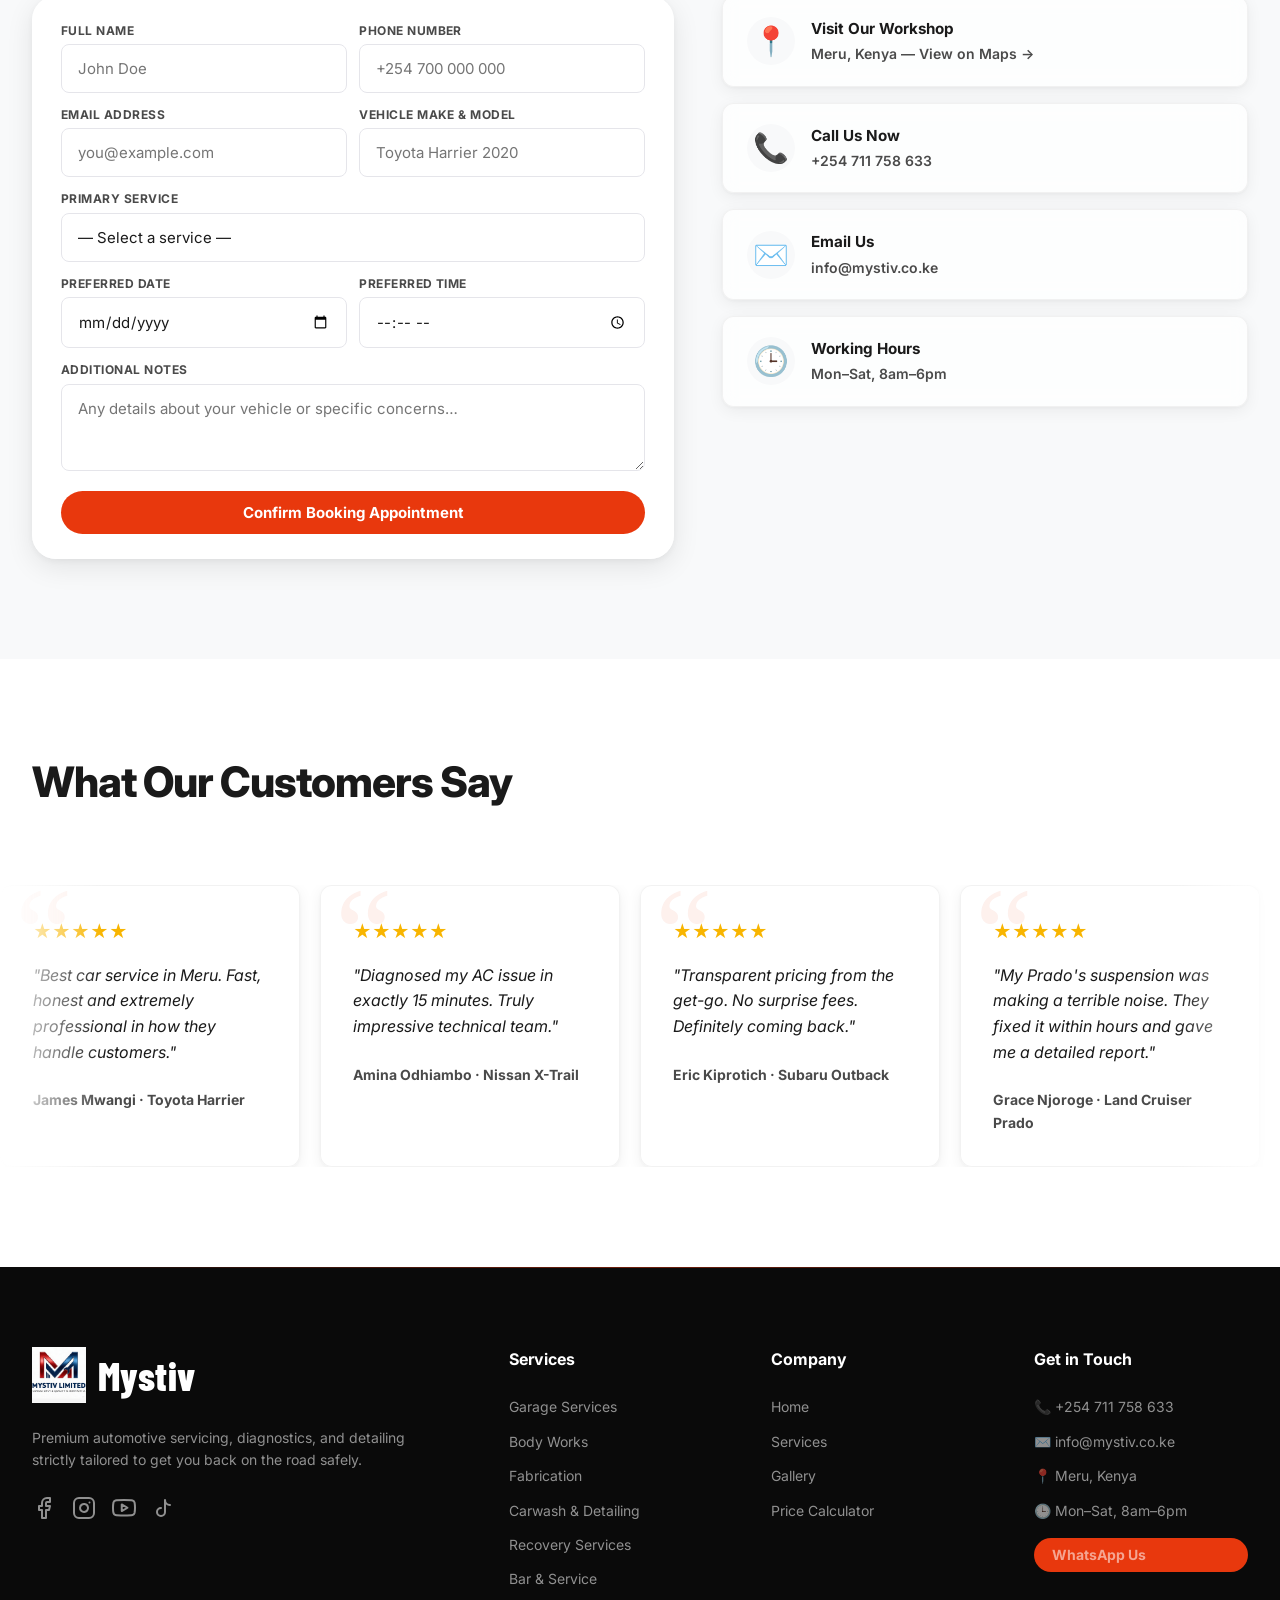
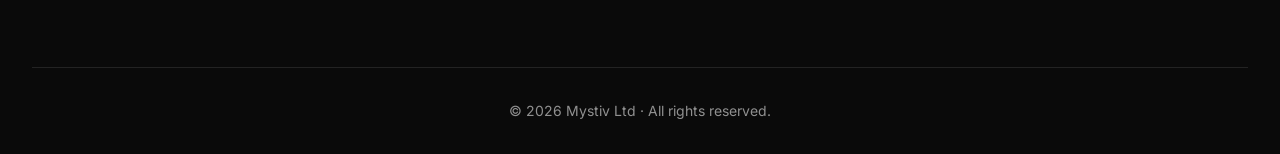
==== commit ac901fcf: "Production build — streaming testimonials, compact estimator, real hero images, N8N booking workflow" ====
--- a/index.html
+++ b/index.html
@@ -25,9 +25,25 @@
                 <a href="services.html">Services</a>
                 <a href="gallery.html">Gallery</a>
                 <a href="#estimator">Price Calculator</a>
-                <a href="#contact">Contact</a>
-            </div>
-            <a href="#booking" class="btn btn-primary" aria-label="Book Service">Book Service</a>
+                <div class="nav-contact-wrap">
+                    <a href="#" id="contactNavTrigger">Contact</a>
+                    <div class="contact-popup" id="contactPopup">
+                        <a href="tel:+254711758633" class="contact-popup-link">
+                            <span class="contact-popup-icon">
+                                <svg width="18" height="18" viewBox="0 0 24 24" fill="none" stroke="currentColor" stroke-width="2.5" stroke-linecap="round" stroke-linejoin="round"><path d="M22 16.92v3a2 2 0 0 1-2.18 2 19.79 19.79 0 0 1-8.63-3.07A19.5 19.5 0 0 1 4.69 12 19.79 19.79 0 0 1 1.65 3.4 2 2 0 0 1 3.62 1.22h3a2 2 0 0 1 2 1.72 12.84 12.84 0 0 0 .7 2.81 2 2 0 0 1-.45 2.11L8.09 8.91a16 16 0 0 0 6 6l.81-.81a2 2 0 0 1 2.11-.45 12.84 12.84 0 0 0 2.81.7A2 2 0 0 1 21.73 16.92z"></path></svg>
+                            </span>
+                            +254 711 758 633
+                        </a>
+                        <a href="mailto:info@mystiv.co.ke" class="contact-popup-link">
+                            <span class="contact-popup-icon">
+                                <svg width="18" height="18" viewBox="0 0 24 24" fill="none" stroke="currentColor" stroke-width="2.5" stroke-linecap="round" stroke-linejoin="round"><path d="M4 4h16c1.1 0 2 .9 2 2v12c0 1.1-.9 2-2 2H4c-1.1 0-2-.9-2-2V6c0-1.1.9-2 2-2z"></path><polyline points="22,6 12,13 2,6"></polyline></svg>
+                            </span>
+                            info@mystiv.co.ke
+                        </a>
+                    </div>
+                </div>
+            </div>
+            <button class="btn btn-primary" data-booking-popup="" aria-label="Book Service">Book Service</button>
             <button class="mobile-menu-btn" aria-label="Toggle Menu">
                 <svg width="24" height="24" viewBox="0 0 24 24" fill="none" stroke="currentColor" stroke-width="2" stroke-linecap="round" stroke-linejoin="round">
                     <line x1="3" y1="12" x2="21" y2="12"></line>
@@ -42,18 +58,49 @@
     <section class="hero" id="home">
         <div class="hero-decorative-orb"></div>
         <div class="container hero-layout">
-            <div class="hero-content reveal">
-                <div class="hero-badge">
-                    <span class="badge-icon">★</span>
-                    <span>Kenya's #1 Rated Auto Service</span>
-                </div>
-                <h1 class="hero-headline">Precision Engineering,<br><span class="text-gradient">Premium Care.</span></h1>
-                <p class="hero-subtext">Experience first-class automotive service. From diagnostics to complex repairs, we keep your premium vehicle in peak condition with factory-grade precision.</p>
-                <div class="hero-ctas">
-                    <a href="#booking" class="btn btn-primary btn-large">Book Your Service</a>
-                    <a href="#services" class="btn btn-glass btn-large">Explore Services</a>
-                </div>
-                <div class="hero-highlights">
+            <div class="hero-content">
+                <div class="hero-text-wrap">
+                    <!-- Slide 1 -->
+                    <div class="hero-text-slide active">
+                        <div class="hero-badge reveal">
+                            <span class="badge-icon">★</span>
+                            <span>Kenya's #1 Rated Auto Service</span>
+                        </div>
+                        <h1 class="hero-headline reveal">Precision Engineering,<br><span class="text-gradient">Premium Care.</span></h1>
+                        <p class="hero-subtext reveal">Experience first-class automotive service. From diagnostics to complex repairs, we keep your premium vehicle in peak condition with factory-grade precision.</p>
+                        <div class="hero-ctas reveal">
+                            <button class="btn btn-primary btn-large" data-booking-popup="">Book Your Service</button>
+                            <a href="#services" class="btn btn-glass btn-large">Explore Services</a>
+                        </div>
+                    </div>
+                    <!-- Slide 2 -->
+                    <div class="hero-text-slide">
+                        <div class="hero-badge">
+                            <span class="badge-icon">★</span>
+                            <span>Kenya's #1 Rated Auto Service</span>
+                        </div>
+                        <h1 class="hero-headline">Where Precision Meets<br><span class="text-gradient">Performance.</span></h1>
+                        <p class="hero-subtext">Premium automotive service built for vehicles that demand more — advanced diagnostics, expert repairs, and uncompromising care.</p>
+                        <div class="hero-ctas">
+                            <button class="btn btn-primary btn-large" data-booking-popup="">Book Your Service</button>
+                            <a href="#services" class="btn btn-glass btn-large">Explore Services</a>
+                        </div>
+                    </div>
+                    <!-- Slide 3 -->
+                    <div class="hero-text-slide">
+                        <div class="hero-badge">
+                            <span class="badge-icon">★</span>
+                            <span>Kenya's #1 Rated Auto Service</span>
+                        </div>
+                        <h1 class="hero-headline">Engineered for Excellence.<br><span class="text-gradient">Driven by Precision.</span></h1>
+                        <p class="hero-subtext">Elite automotive care designed to keep your vehicle performing at its absolute best — diagnostics, repairs, and everything in between.</p>
+                        <div class="hero-ctas">
+                            <button class="btn btn-primary btn-large" data-booking-popup="">Book Your Service</button>
+                            <a href="#services" class="btn btn-glass btn-large">Explore Services</a>
+                        </div>
+                    </div>
+                </div>
+                <div class="hero-highlights reveal">
                     <div class="highlight-item">
                         <span class="hl-count">15k+</span>
                         <span class="hl-text">Repairs Completed</span>
@@ -72,16 +119,13 @@
                 <div class="hero-carousel">
                     <div class="carousel-inner">
                         <div class="carousel-slide active">
-                            <img src="images/Hero.png" alt="Workshop & Garage Services" class="hero-img-main">
-                            <span class="slide-label">🔧 Workshop Services</span>
+                            <img src="images/hero%20imgs%20(1).png" alt="Mystiv Auto Center — Fleet Services" class="hero-img-main">
                         </div>
                         <div class="carousel-slide">
-                            <img src="images/Hero.png" alt="Body Works & Detailing" class="hero-img-main">
-                            <span class="slide-label">🚗 Body Works</span>
+                            <img src="images/hero%20imgs%20(2).png" alt="Mystiv Auto Center — Car Wash" class="hero-img-main">
                         </div>
                         <div class="carousel-slide">
-                            <img src="images/Hero.png" alt="Detailing & Recovery" class="hero-img-main">
-                            <span class="slide-label">✨ Detailing & Recovery</span>
+                            <img src="images/hero%20imgs%20(3).png" alt="Mystiv Auto Center — Facility" class="hero-img-main">
                         </div>
                     </div>
                     <div class="carousel-indicators">
@@ -104,22 +148,10 @@
     <!-- Stats Bar -->
     <section class="stats-bar">
         <div class="container stats-container">
-            <div class="stat-item">
-                <div class="stat-value">500+</div>
-                <div class="stat-label">Cars Serviced</div>
-            </div>
-            <div class="stat-item">
-                <div class="stat-value">15+</div>
-                <div class="stat-label">Technicians</div>
-            </div>
-            <div class="stat-item">
-                <div class="stat-value">98%</div>
-                <div class="stat-label">Satisfaction</div>
-            </div>
-            <div class="stat-item">
-                <div class="stat-value">24hr</div>
-                <div class="stat-label">Turnaround</div>
-            </div>
+            <div class="stat-item"><div class="stat-value">500+</div><div class="stat-label">Cars Serviced</div></div>
+            <div class="stat-item"><div class="stat-value">15+</div><div class="stat-label">Technicians</div></div>
+            <div class="stat-item"><div class="stat-value">98%</div><div class="stat-label">Satisfaction</div></div>
+            <div class="stat-item"><div class="stat-value">24hr</div><div class="stat-label">Turnaround</div></div>
         </div>
     </section>
 
@@ -134,7 +166,6 @@
                 <span class="partner-item">Silver Spread</span>
                 <span class="partner-item">MT Kenya Trucks</span>
                 <span class="partner-item">Apex Trucks</span>
-                <!-- Duplicate for seamless loop -->
                 <span class="partner-item">Geoland</span>
                 <span class="partner-item">Thamba Ngombe LTD</span>
                 <span class="partner-item">Kinginya &amp; Sons Distributors</span>
@@ -194,7 +225,7 @@
                     <h3 class="service-title">Garage Services</h3>
                     <p class="service-desc">Diagnostics, servicing, suspension, brakes, alignment, and general workshop repairs.</p>
                     <div class="service-ctas">
-                        <a href="#booking" class="btn btn-primary btn-small" data-service="Garage Services">Book Now</a>
+                        <button class="btn btn-primary btn-small" data-booking-popup="Garage Services">Book Now</button>
                         <a href="gallery.html" class="btn btn-outline btn-small">View in Gallery</a>
                     </div>
                 </div>
@@ -203,7 +234,7 @@
                     <h3 class="service-title">Body Works</h3>
                     <p class="service-desc">Dent repair, panel beating, spray painting, polishing, and ceramic coating.</p>
                     <div class="service-ctas">
-                        <a href="#booking" class="btn btn-primary btn-small" data-service="Body Works">Book Now</a>
+                        <button class="btn btn-primary btn-small" data-booking-popup="Body Works">Book Now</button>
                         <a href="gallery.html" class="btn btn-outline btn-small">View in Gallery</a>
                     </div>
                 </div>
@@ -212,16 +243,16 @@
                     <h3 class="service-title">Fabrication</h3>
                     <p class="service-desc">Welding, reinforcement, bull bars, and chassis modifications.</p>
                     <div class="service-ctas">
-                        <a href="#booking" class="btn btn-primary btn-small" data-service="Fabrication">Book Now</a>
+                        <button class="btn btn-primary btn-small" data-booking-popup="Fabrication">Book Now</button>
                         <a href="gallery.html" class="btn btn-outline btn-small">View in Gallery</a>
                     </div>
                 </div>
                 <div class="service-card">
                     <div class="service-icon">✨</div>
-                    <h3 class="service-title">Carwash & Detailing</h3>
+                    <h3 class="service-title">Carwash &amp; Detailing</h3>
                     <p class="service-desc">Exterior wash, interior cleaning, engine wash, and full detailing.</p>
                     <div class="service-ctas">
-                        <a href="#booking" class="btn btn-primary btn-small" data-service="Carwash & Detailing">Book Now</a>
+                        <button class="btn btn-primary btn-small" data-booking-popup="Carwash &amp; Detailing">Book Now</button>
                         <a href="gallery.html" class="btn btn-outline btn-small">View in Gallery</a>
                     </div>
                 </div>
@@ -230,16 +261,16 @@
                     <h3 class="service-title">Recovery Services</h3>
                     <p class="service-desc">Support for broken-down, damaged, or non-operational vehicles requiring movement to Mystiv for service.</p>
                     <div class="service-ctas">
-                        <a href="#booking" class="btn btn-primary btn-small" data-service="Recovery Services">Book Now</a>
+                        <button class="btn btn-primary btn-small" data-booking-popup="Recovery Services">Book Now</button>
                         <a href="gallery.html" class="btn btn-outline btn-small">View in Gallery</a>
                     </div>
                 </div>
                 <div class="service-card">
                     <div class="service-icon">☕</div>
-                    <h3 class="service-title">Bar & Service</h3>
+                    <h3 class="service-title">Bar &amp; Service</h3>
                     <p class="service-desc">Refreshments, drinks, and customer waiting-area service during vehicle servicing.</p>
                     <div class="service-ctas">
-                        <a href="#booking" class="btn btn-primary btn-small" data-service="Bar & Service">Book Now</a>
+                        <button class="btn btn-primary btn-small" data-booking-popup="Bar &amp; Service">Book Now</button>
                         <a href="gallery.html" class="btn btn-outline btn-small">View in Gallery</a>
                     </div>
                 </div>
@@ -287,7 +318,7 @@
                 </div>
             </div>
             <div class="process-cta">
-                <a href="#booking" class="btn btn-primary btn-large">Start Your Booking</a>
+                <button class="btn btn-primary btn-large" data-booking-popup="">Start Your Booking</button>
             </div>
         </div>
     </section>
@@ -298,68 +329,36 @@
             <div class="section-header">
                 <p class="eyebrow">Pricing</p>
                 <h2 class="section-title">Estimate Your Service Cost</h2>
-                <p class="section-subtitle">Select your vehicle type and service to get an instant estimate.</p>
+                <p class="section-subtitle">Select a service type and add-ons for an instant live estimate.</p>
             </div>
             <div class="estimator-panel">
 
-                <div class="est-group">
-                    <h3 class="est-group-title">1. Select Vehicle Type</h3>
-                    <div class="veh-btns" id="est-vehicle-btns">
-                        <button type="button" class="veh-btn active" data-vehicle="suv">SUV</button>
-                        <button type="button" class="veh-btn" data-vehicle="pickup">Pick-Up</button>
-                        <button type="button" class="veh-btn" data-vehicle="sedan">Sedan</button>
-                        <button type="button" class="veh-btn" data-vehicle="van">Van</button>
-                        <button type="button" class="veh-btn" data-vehicle="hatchback">Hatchback</button>
-                        <button type="button" class="veh-btn" data-vehicle="truck">Full-Size Truck</button>
-                    </div>
-                </div>
-
-                <div class="est-group">
-                    <h3 class="est-group-title">2. Select Service Type</h3>
+                <div class="est-group est-group--sm">
+                    <h3 class="est-group-title est-group-title--sm">1. Select Service Type</h3>
                     <div class="est-options">
-                        <label class="est-option">
-                            <input type="radio" name="service" value="garage" checked>
-                            <span class="est-btn">Garage Services</span>
-                        </label>
-                        <label class="est-option">
-                            <input type="radio" name="service" value="bodyworks">
-                            <span class="est-btn">Body Works</span>
-                        </label>
-                        <label class="est-option">
-                            <input type="radio" name="service" value="fabrication">
-                            <span class="est-btn">Fabrication</span>
-                        </label>
-                        <label class="est-option">
-                            <input type="radio" name="service" value="carwash">
-                            <span class="est-btn">Carwash & Detailing</span>
-                        </label>
-                        <label class="est-option">
-                            <input type="radio" name="service" value="recovery">
-                            <span class="est-btn">Recovery Services</span>
-                        </label>
-                        <label class="est-option">
-                            <input type="radio" name="service" value="bar">
-                            <span class="est-btn">Bar & Service</span>
-                        </label>
-                    </div>
-                </div>
-
-                <div class="est-group">
-                    <h3 class="est-group-title">3. Additional Services</h3>
-                    <div id="est-addons-wrap" class="est-checkboxes">
-                        <!-- Dynamically populated by script.js -->
-                    </div>
-                </div>
-
-                <div class="est-action">
-                    <button id="calc-btn" class="btn btn-primary btn-large">Calculate My Price</button>
-                </div>
-
-                <div id="est-result" class="est-result" style="display:none;">
-                    <div class="result-label">Estimated Cost:</div>
-                    <div class="result-value">KES 0</div>
-                    <div class="result-note">Final price may vary upon physical inspection. Vehicle type multiplier applied.</div>
-                </div>
+                        <label class="est-option"><input type="radio" name="service" value="garage" checked><span class="est-btn est-btn--sm">Garage Services</span></label>
+                        <label class="est-option"><input type="radio" name="service" value="bodyworks"><span class="est-btn est-btn--sm">Body Works</span></label>
+                        <label class="est-option"><input type="radio" name="service" value="fabrication"><span class="est-btn est-btn--sm">Fabrication</span></label>
+                        <label class="est-option"><input type="radio" name="service" value="carwash"><span class="est-btn est-btn--sm">Carwash &amp; Detailing</span></label>
+                        <label class="est-option"><input type="radio" name="service" value="recovery"><span class="est-btn est-btn--sm">Recovery Services</span></label>
+                        <label class="est-option"><input type="radio" name="service" value="bar"><span class="est-btn est-btn--sm">Bar &amp; Service</span></label>
+                    </div>
+                </div>
+
+                <div class="est-group est-group--sm">
+                    <h3 class="est-group-title est-group-title--sm">2. Select Add-Ons</h3>
+                    <div id="est-addons-wrap" class="est-checkboxes est-checkboxes--sm"></div>
+                </div>
+
+                <div class="est-live-result">
+                    <div class="est-live-left">
+                        <div class="est-live-label">Estimated Total</div>
+                        <div class="est-live-value" id="estLiveValue">KES 0</div>
+                        <div class="est-live-note">Final price confirmed on inspection.</div>
+                    </div>
+                    <button class="btn btn-primary est-book-btn" data-booking-popup="">Book This Service</button>
+                </div>
+
             </div>
         </div>
     </section>
@@ -375,7 +374,6 @@
                 <!-- Left: Booking Form -->
                 <div class="booking-form-wrapper glass">
                     <form class="booking-form" id="bookingForm">
-                        <!-- Row 1: Name + Phone -->
                         <div class="form-grid">
                             <div class="form-group">
                                 <label for="bookName">Full Name</label>
@@ -386,7 +384,6 @@
                                 <input type="tel" id="bookPhone" class="form-control" placeholder="+254 700 000 000" required>
                             </div>
                         </div>
-                        <!-- Row 2: Email + Vehicle -->
                         <div class="form-grid">
                             <div class="form-group">
                                 <label for="bookEmail">Email Address</label>
@@ -397,28 +394,28 @@
                                 <input type="text" id="bookVehicle" class="form-control" placeholder="Toyota Harrier 2020" required>
                             </div>
                         </div>
-                        <!-- Row 3: Primary Service + Specific Service -->
-                        <div class="form-grid">
+                        <!-- Primary Service -->
+                        <div class="form-group">
+                            <label for="bookServicePrimary">Primary Service</label>
+                            <select id="bookServicePrimary" class="form-control">
+                                <option value="">— Select a service —</option>
+                                <option value="Garage">Garage</option>
+                                <option value="Body Work">Body Work</option>
+                                <option value="Fabrication">Fabrication</option>
+                                <option value="Car Wash">Car Wash</option>
+                                <option value="Recovery">Recovery</option>
+                                <option value="Bar">Bar</option>
+                            </select>
+                        </div>
+                        <!-- Specific Service checkboxes -->
+                        <div id="specificServiceWrap" style="display:none;">
                             <div class="form-group">
-                                <label for="bookServicePrimary">Primary Service</label>
-                                <select id="bookServicePrimary" class="form-control form-listbox" size="3">
-                                    <option value="">— Select —</option>
-                                    <option value="Garage">Garage</option>
-                                    <option value="Body Work">Body Work</option>
-                                    <option value="Fabrication">Fabrication</option>
-                                    <option value="Car Wash">Car Wash</option>
-                                    <option value="Recovery">Recovery</option>
-                                    <option value="Bar">Bar</option>
-                                </select>
+                                <label>Specific Service(s)</label>
+                                <div class="specific-svc-list" id="specificServiceList"></div>
+                                <button type="button" class="svc-confirm-btn" id="confirmServiceBtn">Confirm Selection ✓</button>
+                                <div class="svc-confirmed-label" id="confirmedServiceLabel"></div>
                             </div>
-                            <div class="form-group">
-                                <label for="bookServiceAddon">Specific Service</label>
-                                <select id="bookServiceAddon" class="form-control form-listbox" size="4" disabled>
-                                    <option value="">← Select primary first</option>
-                                </select>
-                            </div>
-                        </div>
-                        <!-- Row 4: Date + Time -->
+                        </div>
                         <div class="form-grid">
                             <div class="form-group">
                                 <label for="bookDate">Preferred Date</label>
@@ -429,50 +426,33 @@
                                 <input type="time" id="bookTime" class="form-control">
                             </div>
                         </div>
-                        <!-- Notes -->
                         <div class="form-group">
                             <label for="bookNotes">Additional Notes</label>
                             <textarea id="bookNotes" class="form-control" rows="3" placeholder="Any details about your vehicle or specific concerns…"></textarea>
                         </div>
                         <button type="submit" class="btn btn-primary btn-block">Confirm Booking Appointment</button>
                     </form>
-                    <div id="formSuccess" class="success-message" style="display:none;">
-                        <p>✓ Booking request sent! We'll contact you shortly.</p>
-                    </div>
-                    <div id="formError" class="error-message" style="display:none;">
-                        <p>✗ Submission failed. Please call us on +254 711 758 633 or try again.</p>
-                    </div>
+                    <div id="formSuccess" class="success-message" style="display:none;"><p>✓ Booking request sent! We'll contact you shortly.</p></div>
+                    <div id="formError" class="error-message" style="display:none;"><p>✗ Submission failed. Please call us on +254 711 758 633 or try again.</p></div>
                 </div>
 
                 <!-- Right: Contact Cards -->
                 <div class="contact-cards">
                     <a href="https://maps.app.goo.gl/SuhrpVXVgZycWoa87" target="_blank" rel="noopener" class="contact-card info-card reveal">
                         <div class="contact-icon">📍</div>
-                        <div class="contact-info">
-                            <h4>Visit Our Workshop</h4>
-                            <p>Meru, Kenya — View on Maps →</p>
-                        </div>
+                        <div class="contact-info"><h4>Visit Our Workshop</h4><p>Meru, Kenya — View on Maps →</p></div>
                     </a>
                     <a href="tel:+254711758633" class="contact-card info-card reveal">
                         <div class="contact-icon">📞</div>
-                        <div class="contact-info">
-                            <h4>Call Us Now</h4>
-                            <p>+254 711 758 633</p>
-                        </div>
+                        <div class="contact-info"><h4>Call Us Now</h4><p>+254 711 758 633</p></div>
                     </a>
                     <a href="mailto:info@mystiv.co.ke" class="contact-card info-card reveal">
                         <div class="contact-icon">✉️</div>
-                        <div class="contact-info">
-                            <h4>Email Us</h4>
-                            <p>info@mystiv.co.ke</p>
-                        </div>
+                        <div class="contact-info"><h4>Email Us</h4><p>info@mystiv.co.ke</p></div>
                     </a>
                     <div class="contact-card info-card reveal">
                         <div class="contact-icon">🕒</div>
-                        <div class="contact-info">
-                            <h4>Working Hours</h4>
-                            <p>Mon–Sat, 8am–6pm</p>
-                        </div>
+                        <div class="contact-info"><h4>Working Hours</h4><p>Mon–Sat, 8am–6pm</p></div>
                     </div>
                 </div>
             </div>
@@ -485,10 +465,13 @@
             <div class="section-header">
                 <h2 class="section-title">What Our Customers Say</h2>
             </div>
-            <div class="testimonials-grid">
-                <div class="testimonial-card">
-                    <div class="testimonial-stars">★★★★★</div>
-                    <p class="testimonial-quote">"Best car service. Fast, honest and extremely professional in how they handle customers."</p>
+        </div>
+        <div class="testimonials-stream-wrap">
+            <div class="testimonials-stream-track">
+                <!-- Set 1 -->
+                <div class="testimonial-card">
+                    <div class="testimonial-stars">★★★★★</div>
+                    <p class="testimonial-quote">"Best car service in Meru. Fast, honest and extremely professional in how they handle customers."</p>
                     <div class="testimonial-author">James Mwangi · Toyota Harrier</div>
                 </div>
                 <div class="testimonial-card">
@@ -500,6 +483,92 @@
                     <div class="testimonial-stars">★★★★★</div>
                     <p class="testimonial-quote">"Transparent pricing from the get-go. No surprise fees. Definitely coming back."</p>
                     <div class="testimonial-author">Eric Kiprotich · Subaru Outback</div>
+                </div>
+                <div class="testimonial-card">
+                    <div class="testimonial-stars">★★★★★</div>
+                    <p class="testimonial-quote">"My Prado's suspension was making a terrible noise. They fixed it within hours and gave me a detailed report."</p>
+                    <div class="testimonial-author">Grace Njoroge · Land Cruiser Prado</div>
+                </div>
+                <div class="testimonial-card">
+                    <div class="testimonial-stars">★★★★★</div>
+                    <p class="testimonial-quote">"The body works team restored my car after a bad accident. Looks brand new. Incredible craftsmanship."</p>
+                    <div class="testimonial-author">David Kamau · Honda CRV</div>
+                </div>
+                <div class="testimonial-card">
+                    <div class="testimonial-stars">★★★★★</div>
+                    <p class="testimonial-quote">"I've been bringing my fleet here for 2 years. Competitive pricing, always on time. Highly reliable."</p>
+                    <div class="testimonial-author">Collins Maina · Fleet Manager, Geoland</div>
+                </div>
+                <div class="testimonial-card">
+                    <div class="testimonial-stars">★★★★★</div>
+                    <p class="testimonial-quote">"The ceramic coating they did on my car is stunning. Even water just beads off perfectly."</p>
+                    <div class="testimonial-author">Sharon Wanjiru · BMW X5</div>
+                </div>
+                <div class="testimonial-card">
+                    <div class="testimonial-stars">★★★★★</div>
+                    <p class="testimonial-quote">"Booked recovery for my truck online, they arrived in under 40 minutes. Very responsive team."</p>
+                    <div class="testimonial-author">Peter Muriithi · Mitsubishi Canter</div>
+                </div>
+                <div class="testimonial-card">
+                    <div class="testimonial-stars">★★★★★</div>
+                    <p class="testimonial-quote">"The waiting lounge is comfortable, staff are friendly and kept me updated throughout. 10/10."</p>
+                    <div class="testimonial-author">Lucy Wambui · Mazda CX-5</div>
+                </div>
+                <div class="testimonial-card">
+                    <div class="testimonial-stars">★★★★★</div>
+                    <p class="testimonial-quote">"Honest mechanics are rare. These guys told me what my car needed and only charged for what they did. Respect."</p>
+                    <div class="testimonial-author">Tom Gitonga · Volkswagen Tiguan</div>
+                </div>
+                <!-- Set 2 (duplicate for seamless loop) -->
+                <div class="testimonial-card" aria-hidden="true">
+                    <div class="testimonial-stars">★★★★★</div>
+                    <p class="testimonial-quote">"Best car service in Meru. Fast, honest and extremely professional in how they handle customers."</p>
+                    <div class="testimonial-author">James Mwangi · Toyota Harrier</div>
+                </div>
+                <div class="testimonial-card" aria-hidden="true">
+                    <div class="testimonial-stars">★★★★★</div>
+                    <p class="testimonial-quote">"Diagnosed my AC issue in exactly 15 minutes. Truly impressive technical team."</p>
+                    <div class="testimonial-author">Amina Odhiambo · Nissan X-Trail</div>
+                </div>
+                <div class="testimonial-card" aria-hidden="true">
+                    <div class="testimonial-stars">★★★★★</div>
+                    <p class="testimonial-quote">"Transparent pricing from the get-go. No surprise fees. Definitely coming back."</p>
+                    <div class="testimonial-author">Eric Kiprotich · Subaru Outback</div>
+                </div>
+                <div class="testimonial-card" aria-hidden="true">
+                    <div class="testimonial-stars">★★★★★</div>
+                    <p class="testimonial-quote">"My Prado's suspension was making a terrible noise. They fixed it within hours and gave me a detailed report."</p>
+                    <div class="testimonial-author">Grace Njoroge · Land Cruiser Prado</div>
+                </div>
+                <div class="testimonial-card" aria-hidden="true">
+                    <div class="testimonial-stars">★★★★★</div>
+                    <p class="testimonial-quote">"The body works team restored my car after a bad accident. Looks brand new. Incredible craftsmanship."</p>
+                    <div class="testimonial-author">David Kamau · Honda CRV</div>
+                </div>
+                <div class="testimonial-card" aria-hidden="true">
+                    <div class="testimonial-stars">★★★★★</div>
+                    <p class="testimonial-quote">"I've been bringing my fleet here for 2 years. Competitive pricing, always on time. Highly reliable."</p>
+                    <div class="testimonial-author">Collins Maina · Fleet Manager, Geoland</div>
+                </div>
+                <div class="testimonial-card" aria-hidden="true">
+                    <div class="testimonial-stars">★★★★★</div>
+                    <p class="testimonial-quote">"The ceramic coating they did on my car is stunning. Even water just beads off perfectly."</p>
+                    <div class="testimonial-author">Sharon Wanjiru · BMW X5</div>
+                </div>
+                <div class="testimonial-card" aria-hidden="true">
+                    <div class="testimonial-stars">★★★★★</div>
+                    <p class="testimonial-quote">"Booked recovery for my truck online, they arrived in under 40 minutes. Very responsive team."</p>
+                    <div class="testimonial-author">Peter Muriithi · Mitsubishi Canter</div>
+                </div>
+                <div class="testimonial-card" aria-hidden="true">
+                    <div class="testimonial-stars">★★★★★</div>
+                    <p class="testimonial-quote">"The waiting lounge is comfortable, staff are friendly and kept me updated throughout. 10/10."</p>
+                    <div class="testimonial-author">Lucy Wambui · Mazda CX-5</div>
+                </div>
+                <div class="testimonial-card" aria-hidden="true">
+                    <div class="testimonial-stars">★★★★★</div>
+                    <p class="testimonial-quote">"Honest mechanics are rare. These guys told me what my car needed and only charged for what they did. Respect."</p>
+                    <div class="testimonial-author">Tom Gitonga · Volkswagen Tiguan</div>
                 </div>
             </div>
         </div>
@@ -536,8 +605,6 @@
                     <a href="#">Home</a>
                     <a href="services.html">Services</a>
                     <a href="gallery.html">Gallery</a>
-                    <a href="#contact">Contact</a>
-                    <a href="#booking">Book a Service</a>
                     <a href="#estimator">Price Calculator</a>
                 </div>
                 <div class="footer-col">
@@ -557,30 +624,75 @@
 
     <!-- Floating Chat Button -->
     <button class="floating-chat-btn" id="chatToggle" aria-label="Open Chat">
-        <svg xmlns="http://www.w3.org/2000/svg" viewBox="0 0 24 24" fill="none" stroke="currentColor" stroke-width="2" stroke-linecap="round" stroke-linejoin="round">
-            <path d="M21 11.5a8.38 8.38 0 0 1-.9 3.8 8.5 8.5 0 0 1-7.6 4.7 8.38 8.38 0 0 1-3.8-.9L3 21l1.9-5.7a8.38 8.38 0 0 1-.9-3.8 8.5 8.5 0 0 1 4.7-7.6 8.38 8.38 0 0 1 3.8-.9h.5a8.48 8.48 0 0 1 8 8v.5z"></path>
-        </svg>
+        <svg xmlns="http://www.w3.org/2000/svg" viewBox="0 0 24 24" fill="none" stroke="currentColor" stroke-width="2" stroke-linecap="round" stroke-linejoin="round"><path d="M21 11.5a8.38 8.38 0 0 1-.9 3.8 8.5 8.5 0 0 1-7.6 4.7 8.38 8.38 0 0 1-3.8-.9L3 21l1.9-5.7a8.38 8.38 0 0 1-.9-3.8 8.5 8.5 0 0 1 4.7-7.6 8.38 8.38 0 0 1 3.8-.9h.5a8.48 8.48 0 0 1 8 8v.5z"></path></svg>
     </button>
-
-    <!-- Chat Interface -->
     <div class="chat-interface" id="chatInterface">
         <div class="chat-header">
-            <div>
-                <h4 style="margin:0;color:white;font-size:16px;">Mystiv Support</h4>
-                <p style="margin:0;font-size:12px;opacity:0.8;">We typically reply in a few minutes</p>
-            </div>
+            <div><h4 style="margin:0;color:white;font-size:16px;">Mystiv Support</h4><p style="margin:0;font-size:12px;opacity:0.8;">We typically reply in a few minutes</p></div>
             <button class="close-chat" id="closeChat">&times;</button>
         </div>
         <div class="chat-body" id="chatBody">
-            <div class="chat-message bot-message">
-                <p style="margin:0;">Hi there! 👋 How can we help you today?</p>
-            </div>
+            <div class="chat-message bot-message"><p style="margin:0;">Hi there! 👋 How can we help you today?</p></div>
         </div>
         <div class="chat-input-area">
             <input type="text" placeholder="Type a message..." id="chatInput">
-            <button class="send-message" id="sendMessage" aria-label="Send">
-                <svg xmlns="http://www.w3.org/2000/svg" width="20" height="20" viewBox="0 0 24 24" fill="none" stroke="currentColor" stroke-width="2" stroke-linecap="round" stroke-linejoin="round"><line x1="22" y1="2" x2="11" y2="13"></line><polygon points="22 2 15 22 11 13 2 9 22 2"></polygon></svg>
-            </button>
+            <button class="send-message" id="sendMessage" aria-label="Send"><svg xmlns="http://www.w3.org/2000/svg" width="20" height="20" viewBox="0 0 24 24" fill="none" stroke="currentColor" stroke-width="2" stroke-linecap="round" stroke-linejoin="round"><line x1="22" y1="2" x2="11" y2="13"></line><polygon points="22 2 15 22 11 13 2 9 22 2"></polygon></svg></button>
+        </div>
+    </div>
+
+    <!-- Booking Popup Modal -->
+    <div class="modal-overlay" id="bookingModal">
+        <div class="modal-glass">
+            <button class="modal-close" id="modalClose" aria-label="Close">&times;</button>
+            <h3 class="modal-title">Book Your Service</h3>
+            <p class="modal-subtitle">We'll confirm your appointment within minutes.</p>
+            <form class="modal-form" id="popupBookingForm">
+                <div class="form-grid">
+                    <div class="form-group">
+                        <label for="popupName">Full Name *</label>
+                        <input type="text" id="popupName" class="form-control" placeholder="John Doe" required>
+                    </div>
+                    <div class="form-group">
+                        <label for="popupPhone">Phone Number *</label>
+                        <input type="tel" id="popupPhone" class="form-control" placeholder="+254 700 000 000" required>
+                    </div>
+                </div>
+                <div class="form-group">
+                    <label for="popupVehicle">Vehicle Make &amp; Model *</label>
+                    <input type="text" id="popupVehicle" class="form-control" placeholder="Toyota Harrier 2020" required>
+                </div>
+                <div class="form-group">
+                    <label>Primary Service *</label>
+                    <div class="popup-primary-pills">
+                        <button type="button" class="popup-primary-pill" data-val="Garage">🔧 Garage</button>
+                        <button type="button" class="popup-primary-pill" data-val="Body Work">🚗 Body Works</button>
+                        <button type="button" class="popup-primary-pill" data-val="Fabrication">⚒️ Fabrication</button>
+                        <button type="button" class="popup-primary-pill" data-val="Car Wash">✨ Carwash</button>
+                        <button type="button" class="popup-primary-pill" data-val="Recovery">🚨 Recovery</button>
+                        <button type="button" class="popup-primary-pill" data-val="Bar">☕ Bar</button>
+                    </div>
+                </div>
+                <div class="popup-specific-wrap" id="popupSpecificWrap">
+                    <div class="form-group">
+                        <label>Specific Service(s)</label>
+                        <div class="popup-service-list" id="popupServiceList"></div>
+                        <button type="button" class="popup-confirm-sel-btn" id="popupConfirmBtn">Confirm Selection ✓</button>
+                        <div class="popup-service-summary" id="popupSummary"></div>
+                    </div>
+                </div>
+                <div class="form-grid">
+                    <div class="form-group">
+                        <label for="popupDate">Preferred Date *</label>
+                        <input type="date" id="popupDate" class="form-control" required>
+                    </div>
+                    <div class="form-group">
+                        <label for="popupTime">Preferred Time</label>
+                        <input type="time" id="popupTime" class="form-control">
+                    </div>
+                </div>
+                <button type="submit" class="btn btn-primary btn-block" style="margin-top:8px;">Confirm Booking →</button>
+                <div id="popupFormMsg" style="display:none;margin-top:12px;"></div>
+            </form>
         </div>
     </div>
 
--- a/style.css
+++ b/style.css
@@ -1296,3 +1296,349 @@
         bottom: 80px;
     }
 }
+
+/* ================================================================
+   BOOKING POPUP MODAL
+   ================================================================ */
+.modal-overlay {
+    position: fixed;
+    inset: 0;
+    z-index: 2000;
+    display: flex;
+    align-items: center;
+    justify-content: center;
+    background: rgba(10, 10, 10, 0.65);
+    backdrop-filter: blur(8px);
+    -webkit-backdrop-filter: blur(8px);
+    opacity: 0;
+    visibility: hidden;
+    transition: opacity 0.35s ease, visibility 0.35s ease;
+    padding: 16px;
+}
+.modal-overlay.active { opacity: 1; visibility: visible; }
+.modal-glass {
+    background: rgba(255, 255, 255, 0.93);
+    backdrop-filter: blur(24px);
+    -webkit-backdrop-filter: blur(24px);
+    border: 1px solid rgba(255, 255, 255, 0.6);
+    border-radius: var(--radius-premium);
+    box-shadow: 0 32px 80px rgba(0,0,0,0.22);
+    width: 100%;
+    max-width: 580px;
+    max-height: 90vh;
+    overflow-y: auto;
+    padding: 36px;
+    position: relative;
+    transform: translateY(24px);
+    transition: transform 0.4s cubic-bezier(0.25, 1, 0.5, 1);
+    scrollbar-width: thin;
+    scrollbar-color: rgba(232,56,13,0.3) transparent;
+}
+.modal-overlay.active .modal-glass { transform: translateY(0); }
+.modal-close {
+    position: absolute;
+    top: 12px; right: 16px;
+    background: none; border: none;
+    font-size: 28px; cursor: pointer;
+    color: var(--color-text-muted);
+    line-height: 1; padding: 4px 8px;
+    transition: color 0.2s ease; z-index: 1;
+}
+.modal-close:hover { color: var(--color-brand); }
+.modal-title { font-size: 22px; font-weight: 800; color: var(--color-text-primary); margin-bottom: 4px; }
+.modal-subtitle { font-size: 13px; color: var(--color-text-secondary); margin-bottom: 22px; }
+.modal-form { display: flex; flex-direction: column; gap: 14px; }
+.modal-form .form-grid { gap: 14px; }
+
+/* Primary service pills */
+.popup-primary-pills { display: flex; flex-wrap: wrap; gap: 8px; margin-top: 6px; }
+.popup-primary-pill {
+    padding: 9px 18px;
+    border: 2px solid var(--color-border);
+    border-radius: var(--radius-pill);
+    font-size: 13px; font-weight: 700;
+    cursor: pointer; background: white; color: var(--color-text-secondary);
+    transition: all 0.2s ease;
+}
+.popup-primary-pill:hover { border-color: var(--color-brand); color: var(--color-brand); }
+.popup-primary-pill.active { border-color: var(--color-brand); background: var(--color-brand); color: white; }
+
+/* Specific service checkboxes */
+.popup-specific-wrap { display: none; }
+.popup-specific-wrap.show { display: block; }
+.popup-service-list {
+    display: grid; grid-template-columns: 1fr 1fr;
+    gap: 5px; max-height: 180px; overflow-y: auto;
+    padding: 10px; background: rgba(248,249,250,0.9);
+    border: 1.5px solid var(--color-border);
+    border-radius: var(--radius-standard); margin-top: 8px;
+    scrollbar-width: thin;
+}
+.popup-service-check {
+    display: flex; align-items: center; gap: 8px;
+    padding: 8px 10px; border-radius: 8px; cursor: pointer;
+    font-size: 12px; font-weight: 600; color: var(--color-text-secondary);
+    transition: background 0.15s ease; user-select: none;
+}
+.popup-service-check:hover { background: rgba(232,56,13,0.05); }
+.popup-service-check.sel { background: rgba(232,56,13,0.08); color: var(--color-brand); }
+.popup-check-ico {
+    width: 18px; height: 18px; border: 2px solid var(--color-border);
+    border-radius: 4px; flex-shrink: 0; position: relative;
+    transition: all 0.15s ease;
+}
+.popup-service-check.sel .popup-check-ico { background: var(--color-brand); border-color: var(--color-brand); }
+.popup-service-check.sel .popup-check-ico::after {
+    content: "✓"; position: absolute; inset: 0;
+    display: flex; align-items: center; justify-content: center;
+    color: white; font-size: 11px; line-height: 1;
+}
+.popup-confirm-sel-btn {
+    margin-top: 10px; padding: 9px 22px;
+    background: var(--color-brand); color: white; border: none;
+    border-radius: var(--radius-pill); font-weight: 700; font-size: 13px;
+    cursor: pointer; display: none; transition: background 0.2s ease;
+}
+.popup-confirm-sel-btn.show { display: inline-flex; align-items: center; gap: 6px; }
+.popup-confirm-sel-btn:hover { background: #c8300a; }
+.popup-service-summary {
+    font-size: 13px; font-weight: 600; color: var(--color-brand);
+    padding: 10px 14px; background: rgba(232,56,13,0.06);
+    border-radius: 10px; border: 1.5px solid rgba(232,56,13,0.18);
+    cursor: pointer; display: none; margin-top: 8px;
+}
+.popup-service-summary.show { display: block; }
+.popup-service-summary small { display: block; font-size: 11px; color: var(--color-text-muted); font-weight: 400; margin-top: 2px; }
+
+@media (max-width: 600px) {
+    .modal-glass { padding: 24px 18px; }
+    .popup-service-list { grid-template-columns: 1fr; }
+    .popup-primary-pills { gap: 6px; }
+    .popup-primary-pill { padding: 8px 14px; font-size: 12px; }
+}
+
+/* ================================================================
+   CONTACT POPUP (navbar)
+   ================================================================ */
+.nav-contact-wrap { position: relative; }
+.nav-contact-wrap { overflow: visible !important; }
+.contact-popup {
+    position: absolute; top: calc(100% + 14px); right: -10px;
+    background: #ffffff;
+    border: 1px solid var(--color-border); border-radius: 16px;
+    box-shadow: 0 20px 60px rgba(0,0,0,0.22);
+    padding: 10px; min-width: 240px;
+    opacity: 0; visibility: hidden;
+    transform: translateY(-8px) scale(0.97);
+    transition: opacity 0.22s ease, visibility 0.22s ease, transform 0.22s ease;
+    z-index: 9999;
+}
+.contact-popup.active { opacity: 1; visibility: visible; transform: translateY(0) scale(1); }
+.contact-popup::before {
+    content: ''; position: absolute; top: -7px; right: 28px;
+    width: 13px; height: 13px; background: white;
+    border-left: 1px solid var(--color-border); border-top: 1px solid var(--color-border);
+    transform: rotate(45deg);
+}
+.contact-popup .contact-popup-link {
+    display: flex; align-items: center; gap: 12px;
+    padding: 12px 14px; border-radius: 10px; text-decoration: none;
+    color: #111111; font-weight: 700; font-size: 14px;
+    transition: background 0.18s ease, color 0.18s ease;
+}
+.contact-popup .contact-popup-link:hover { background: rgba(232,56,13,0.06); color: var(--color-brand); }
+.contact-popup-icon {
+    width: 36px; height: 36px; background: rgba(232,56,13,0.08);
+    border-radius: 8px; display: flex; align-items: center; justify-content: center;
+    flex-shrink: 0; color: var(--color-brand);
+}
+
+/* ================================================================
+   TESTIMONIALS — STREAMING MARQUEE
+   ================================================================ */
+.testimonials-stream-wrap {
+    overflow: hidden;
+    width: 100%;
+    /* fade edges */
+    -webkit-mask-image: linear-gradient(90deg, transparent 0%, black 8%, black 92%, transparent 100%);
+    mask-image: linear-gradient(90deg, transparent 0%, black 8%, black 92%, transparent 100%);
+}
+.testimonials-stream-track {
+    display: flex; gap: 20px;
+    width: max-content;
+    animation: testimonials-stream 45s linear infinite;
+    will-change: transform;
+}
+.testimonials-stream-wrap:hover .testimonials-stream-track { animation-play-state: paused; }
+@keyframes testimonials-stream {
+    from { transform: translateX(0); }
+    to   { transform: translateX(-50%); }
+}
+.testimonials-stream-track .testimonial-card {
+    flex: 0 0 300px; min-width: 300px;
+}
+@media (prefers-reduced-motion: reduce) {
+    .testimonials-stream-track { animation: none; }
+}
+/* (legacy .t-nav-btn kept for safety but no longer rendered) */
+.t-nav-btn {
+    width: 42px; height: 42px; border-radius: 50%;
+    border: 2px solid var(--color-border); background: white; cursor: pointer;
+    display: flex; align-items: center; justify-content: center;
+    color: var(--color-text-secondary); font-size: 18px; transition: all 0.22s ease;
+}
+.t-nav-btn:hover { border-color: var(--color-brand); color: var(--color-brand); }
+.t-dots { display: flex; gap: 6px; align-items: center; }
+.t-dot {
+    width: 8px; height: 8px; border-radius: 50%; border: none; padding: 0;
+    background: var(--color-border); cursor: pointer; transition: all 0.25s ease;
+}
+.t-dot.active { background: var(--color-brand); width: 22px; border-radius: 4px; }
+@media (max-width: 600px) {
+    .testimonials-stream-track .testimonial-card { flex: 0 0 260px; min-width: 260px; }
+}
+
+/* ================================================================
+   HERO TEXT CAROUSEL (left side) — grid-overlap prevents layout shift
+   ================================================================ */
+.hero-text-wrap { display: grid; }
+.hero-text-slide {
+    grid-area: 1 / 1;
+    opacity: 0; transform: translateY(14px);
+    transition: opacity 0.55s ease, transform 0.55s ease;
+    pointer-events: none;
+}
+.hero-text-slide.active {
+    opacity: 1; transform: translateY(0);
+    pointer-events: auto;
+}
+
+/* ================================================================
+   PROCESS STEPS — ALIGNMENT FIX
+   ================================================================ */
+.process-steps {
+    display: grid;
+    grid-template-columns: 1fr 48px 1fr 48px 1fr 48px 1fr 48px 1fr;
+    align-items: start;
+    gap: 0;
+    margin-bottom: 64px;
+}
+.step-connector {
+    flex: unset; height: 2px; background: var(--color-border);
+    margin-top: 52px; width: 100%; align-self: start;
+}
+@media (max-width: 1024px) {
+    .process-steps { display: flex; flex-wrap: wrap; gap: 20px; justify-content: center; }
+    .step-card { flex: 1 1 140px; max-width: 180px; }
+    .step-connector { display: none; }
+}
+@media (max-width: 600px) {
+    .step-card { flex: 1 1 100%; max-width: 100%; padding-left: 0; padding-right: 0; }
+}
+
+/* ================================================================
+   ESTIMATOR — COMPACT MODIFIERS
+   ================================================================ */
+.estimator-panel { padding: 28px 32px; }
+.est-group--sm { margin-bottom: 20px; }
+.est-group-title--sm { font-size: 13px; margin-bottom: 10px; font-weight: 700; text-transform: uppercase; letter-spacing: 0.06em; color: var(--color-text-secondary); }
+.est-btn--sm { padding: 7px 14px; font-size: 13px; }
+.est-checkboxes--sm {
+    display: grid;
+    grid-template-columns: repeat(3, 1fr);
+    gap: 4px;
+    max-height: 150px;
+    overflow-y: auto;
+    scrollbar-width: thin;
+}
+.est-checkboxes--sm .est-check {
+    font-size: 11px; font-weight: 600; gap: 7px; padding: 4px 2px;
+}
+.est-checkboxes--sm .check-box { width: 16px; height: 16px; border-radius: 4px; flex-shrink: 0; }
+.est-checkboxes--sm .check-box::after { font-size: 10px !important; }
+.est-checkboxes--sm .addon-price { font-size: 10px; color: var(--color-text-muted); }
+
+/* ================================================================
+   ESTIMATOR LIVE RESULT
+   ================================================================ */
+.est-live-result {
+    border-top: 1px solid var(--color-border);
+    margin-top: 8px; padding-top: 18px;
+    display: flex; align-items: center; gap: 20px; flex-wrap: wrap;
+}
+.est-live-left { flex: 1; }
+.est-live-label {
+    font-size: 11px; font-weight: 700; text-transform: uppercase;
+    letter-spacing: 1px; color: var(--color-text-muted); margin-bottom: 4px;
+}
+.est-live-value { font-size: 30px; font-weight: 800; color: var(--color-brand); line-height: 1; }
+.est-live-note { font-size: 11px; color: var(--color-text-muted); margin-top: 4px; }
+.est-book-btn { flex-shrink: 0; }
+
+/* ================================================================
+   BOOKING FORM — SPECIFIC SERVICE CHECKBOXES
+   ================================================================ */
+.specific-svc-list {
+    display: grid; grid-template-columns: 1fr 1fr; gap: 5px;
+    max-height: 160px; overflow-y: auto; padding: 8px;
+    background: rgba(248,249,250,0.9);
+    border: 1.5px solid var(--color-border);
+    border-radius: var(--radius-standard); margin-top: 6px; scrollbar-width: thin;
+}
+.svc-chk-item {
+    display: flex; align-items: center; gap: 7px;
+    padding: 7px 8px; border-radius: 6px; cursor: pointer;
+    font-size: 12px; font-weight: 600; color: var(--color-text-secondary);
+    transition: background 0.15s ease; user-select: none;
+}
+.svc-chk-item:hover { background: rgba(232,56,13,0.05); }
+.svc-chk-item.on { background: rgba(232,56,13,0.07); color: var(--color-brand); }
+.svc-chk-box {
+    width: 15px; height: 15px; border: 2px solid var(--color-border);
+    border-radius: 3px; flex-shrink: 0; position: relative; transition: all 0.15s ease;
+}
+.svc-chk-item.on .svc-chk-box { background: var(--color-brand); border-color: var(--color-brand); }
+.svc-chk-item.on .svc-chk-box::after {
+    content: "✓"; position: absolute; inset: 0;
+    display: flex; align-items: center; justify-content: center;
+    color: white; font-size: 9px; line-height: 1;
+}
+.svc-confirm-btn {
+    margin-top: 8px; padding: 8px 20px;
+    background: var(--color-brand); color: white; border: none;
+    border-radius: var(--radius-pill); font-weight: 700; font-size: 12px;
+    cursor: pointer; display: none; transition: background 0.2s ease;
+}
+.svc-confirm-btn.show { display: inline-flex; align-items: center; gap: 6px; }
+.svc-confirm-btn:hover { background: #c8300a; }
+.svc-confirmed-label {
+    font-size: 13px; font-weight: 600; color: var(--color-brand);
+    padding: 8px 12px; background: rgba(232,56,13,0.06);
+    border-radius: 8px; border: 1.5px solid rgba(232,56,13,0.18);
+    cursor: pointer; display: none; margin-top: 6px;
+}
+.svc-confirmed-label.show { display: flex; align-items: center; justify-content: space-between; gap: 8px; }
+.svc-confirmed-label .hint { font-size: 11px; color: var(--color-text-muted); font-weight: 400; }
+
+@media (max-width: 480px) {
+    .specific-svc-list { grid-template-columns: 1fr; }
+    .popup-service-list { grid-template-columns: 1fr; }
+}
+
+/* ================================================================
+   PAGE HERO TEXT CAROUSEL (services & gallery)
+   ================================================================ */
+.page-hero-carousel { position: relative; }
+.page-hero-slide {
+    opacity: 0; transform: translateY(10px);
+    transition: opacity 0.55s ease, transform 0.55s ease; pointer-events: none;
+}
+.page-hero-slide.active { opacity: 1; transform: translateY(0); pointer-events: auto; }
+.page-hero-slide:not(.active) { position: absolute; inset: 0; }
+.page-hero-nav { display: flex; gap: 8px; justify-content: center; margin-top: 20px; }
+.page-hero-dot {
+    width: 8px; height: 8px; border-radius: 50%;
+    background: rgba(255,255,255,0.35); border: none; cursor: pointer;
+    transition: all 0.25s ease; padding: 0;
+}
+.page-hero-dot.active { background: var(--color-brand); width: 24px; border-radius: 4px; }
--- a/glassmorphism.css
+++ b/glassmorphism.css
@@ -691,24 +691,7 @@
     display: block;
 }
 
-.slide-label {
-    position: absolute;
-    bottom: 16px;
-    left: 16px;
-    background: rgba(10, 10, 10, 0.65);
-    color: rgba(255, 255, 255, 0.92);
-    padding: 6px 14px;
-    border-radius: var(--radius-pill);
-    font-family: 'Inter', sans-serif;
-    font-size: 12px;
-    font-weight: 700;
-    text-transform: uppercase;
-    letter-spacing: 1px;
-    backdrop-filter: blur(8px);
-    -webkit-backdrop-filter: blur(8px);
-    border: 1px solid rgba(255, 255, 255, 0.1);
-    z-index: 2;
-}
+.slide-label { display: none; }
 
 .carousel-indicators {
     display: flex;
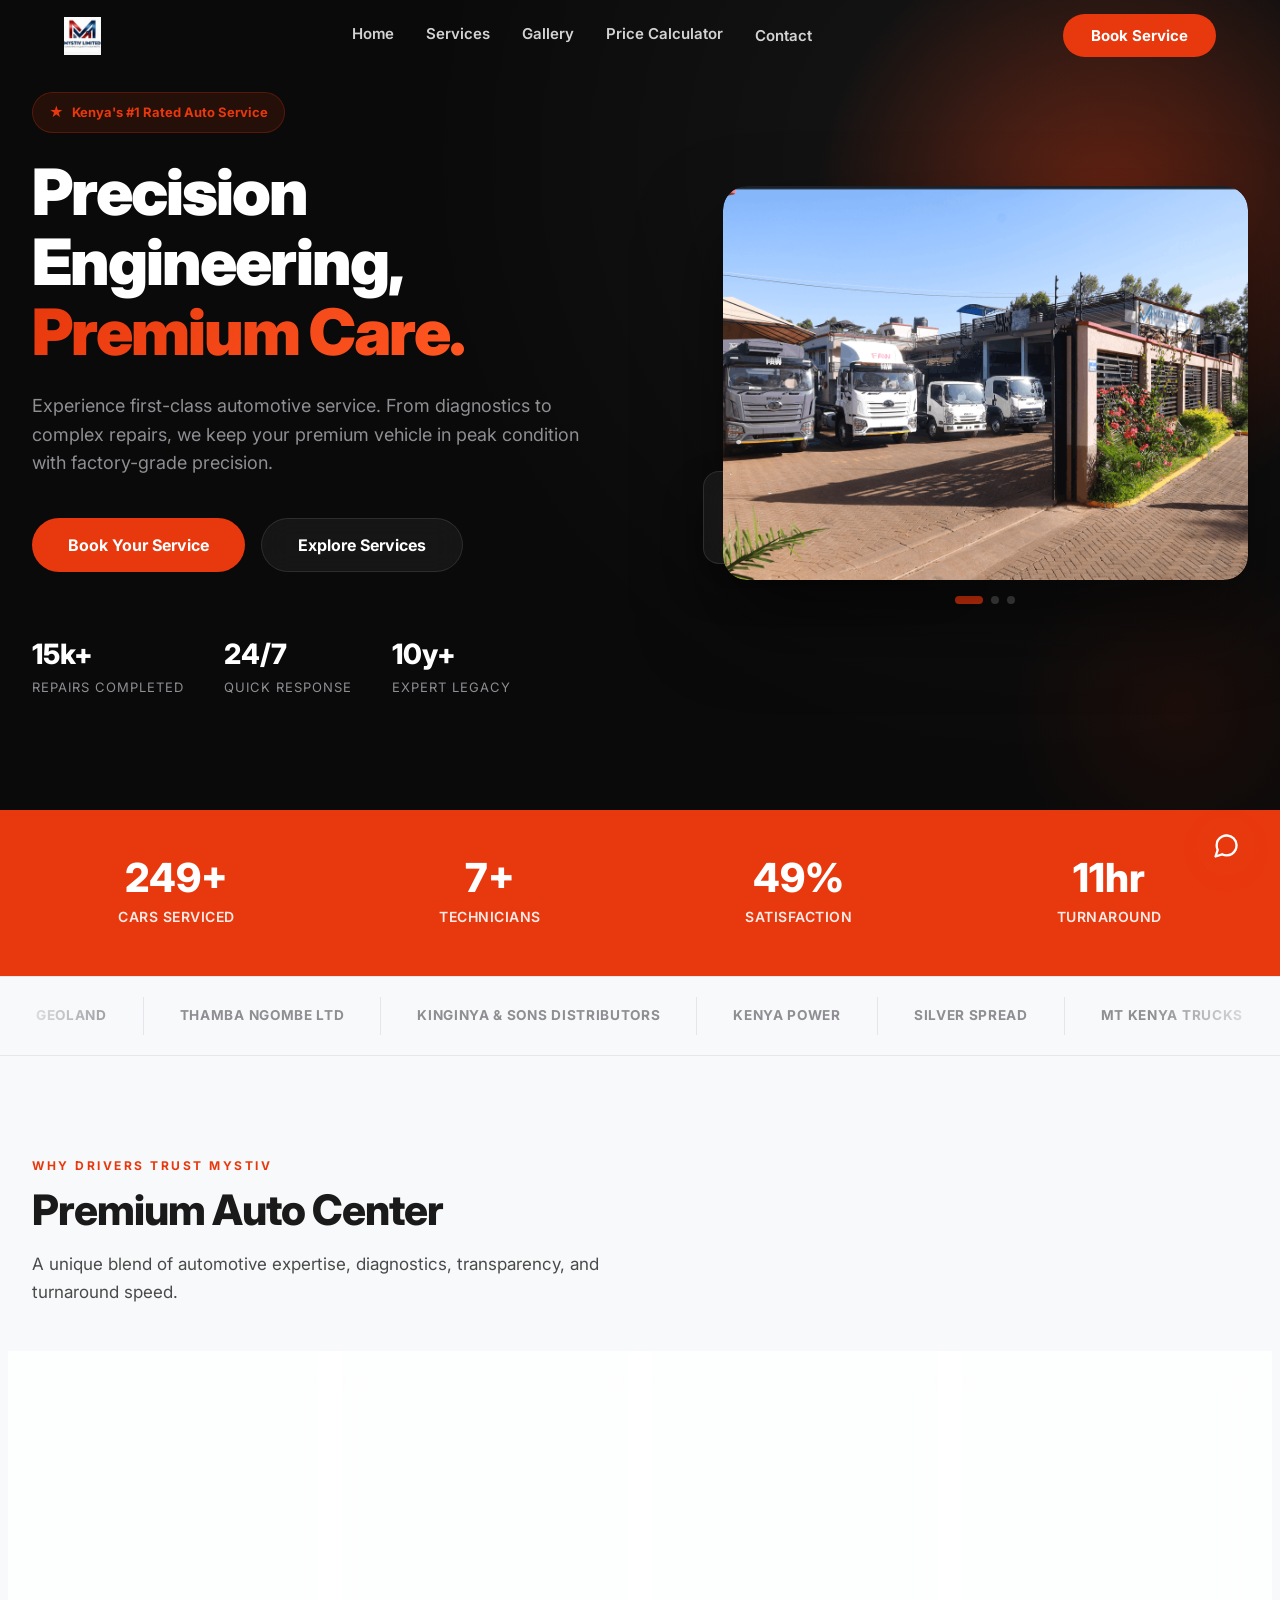
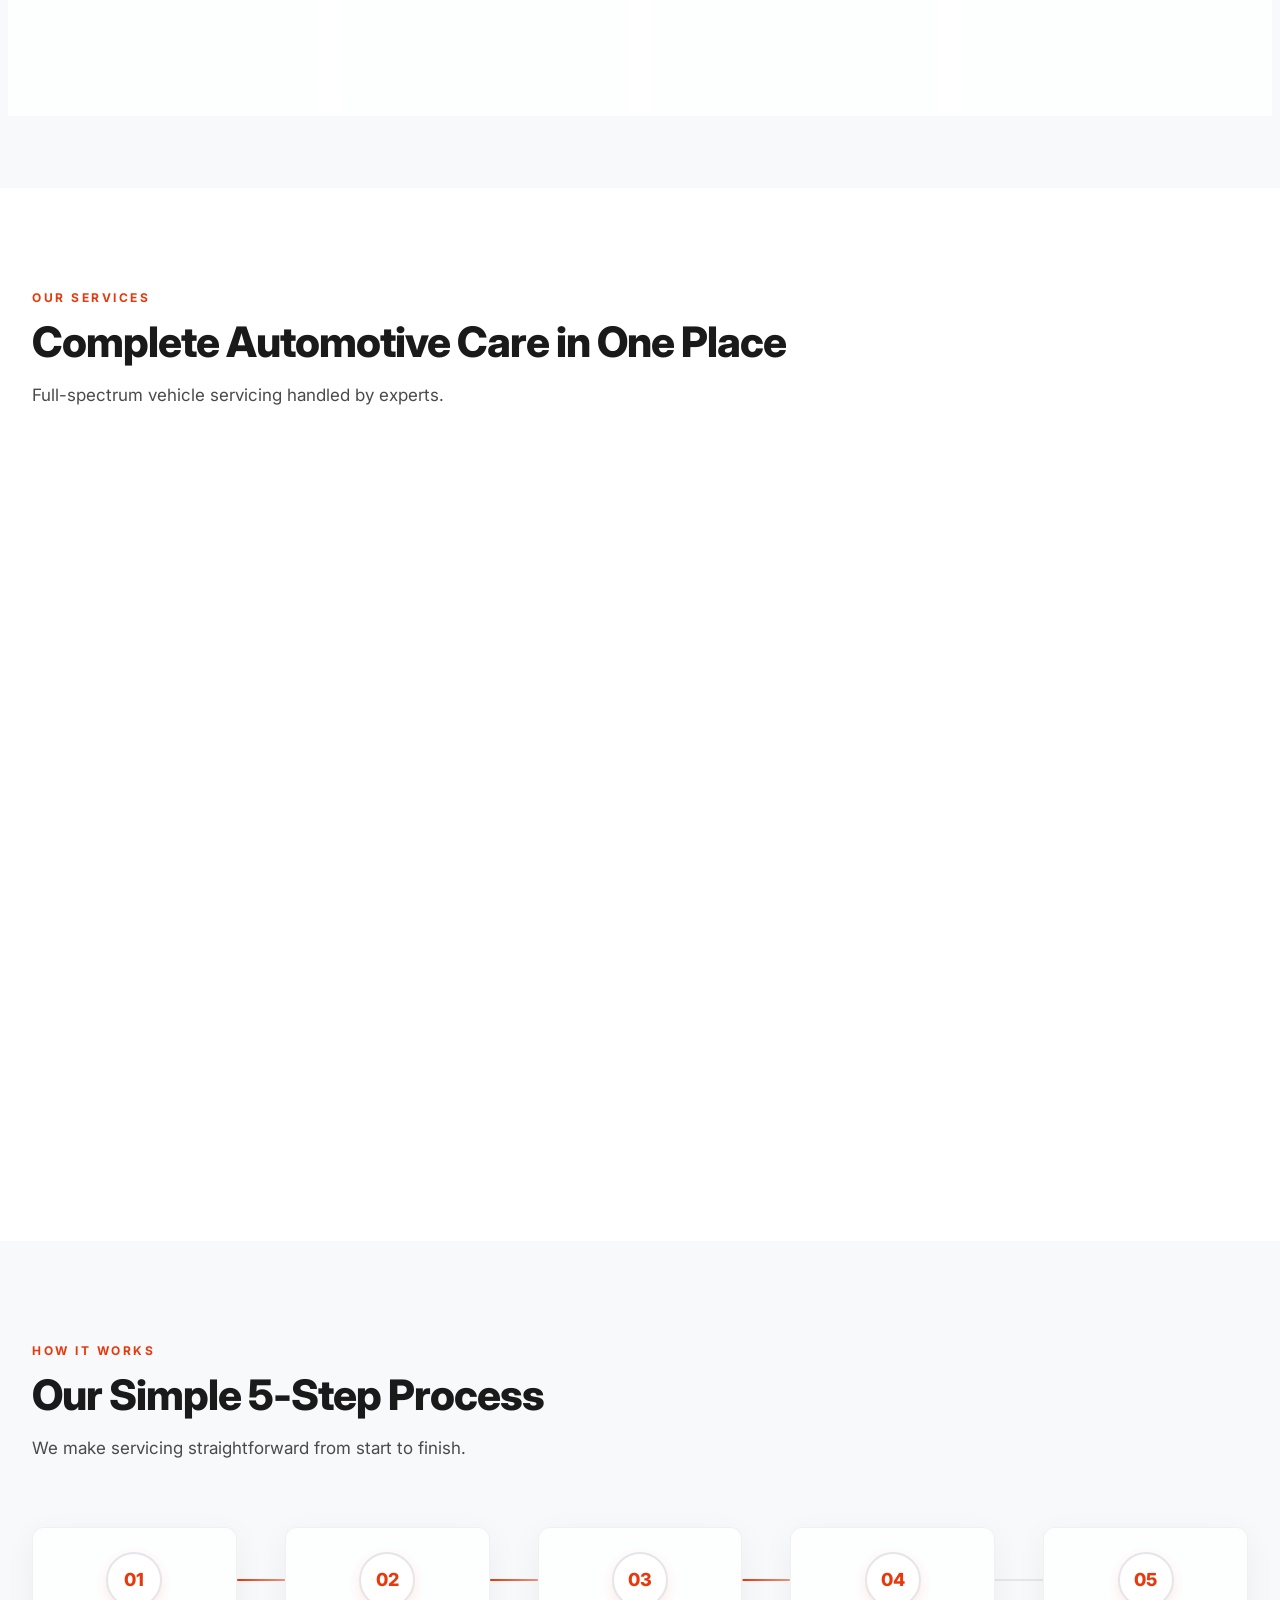
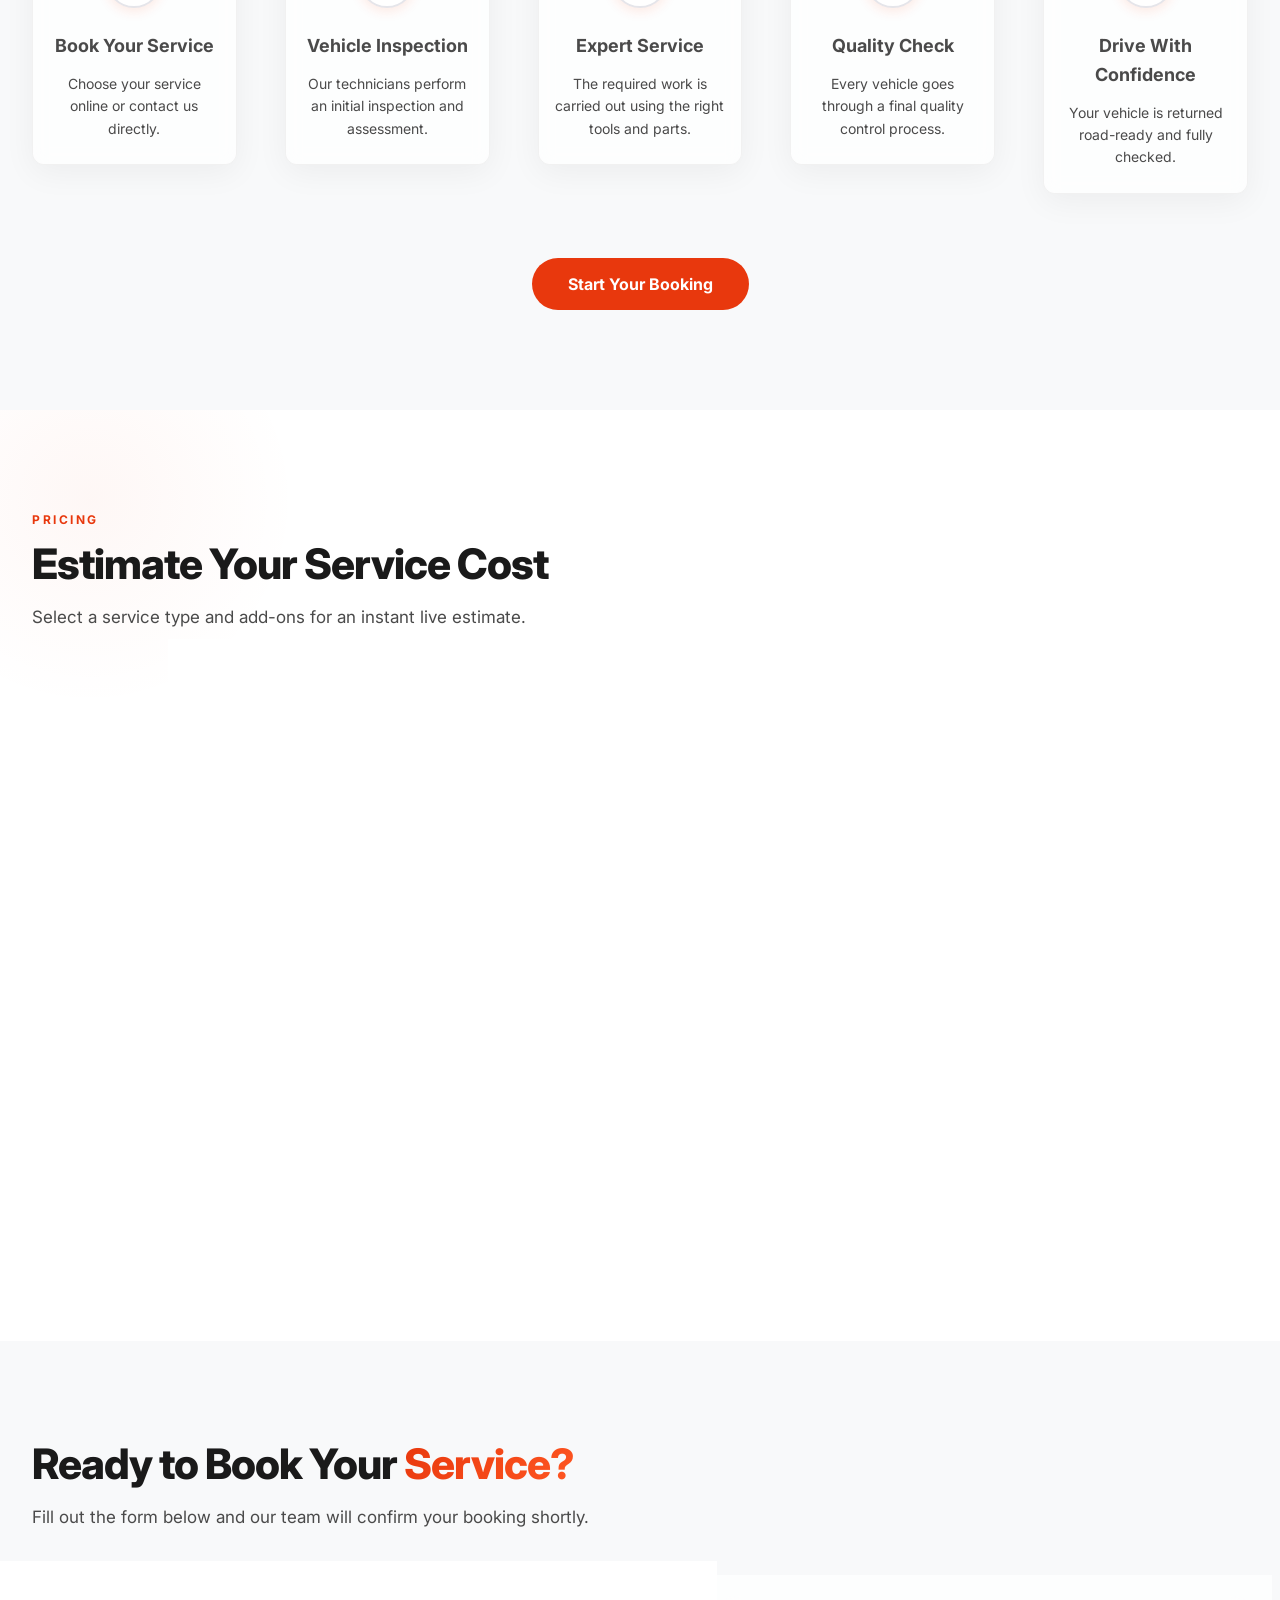
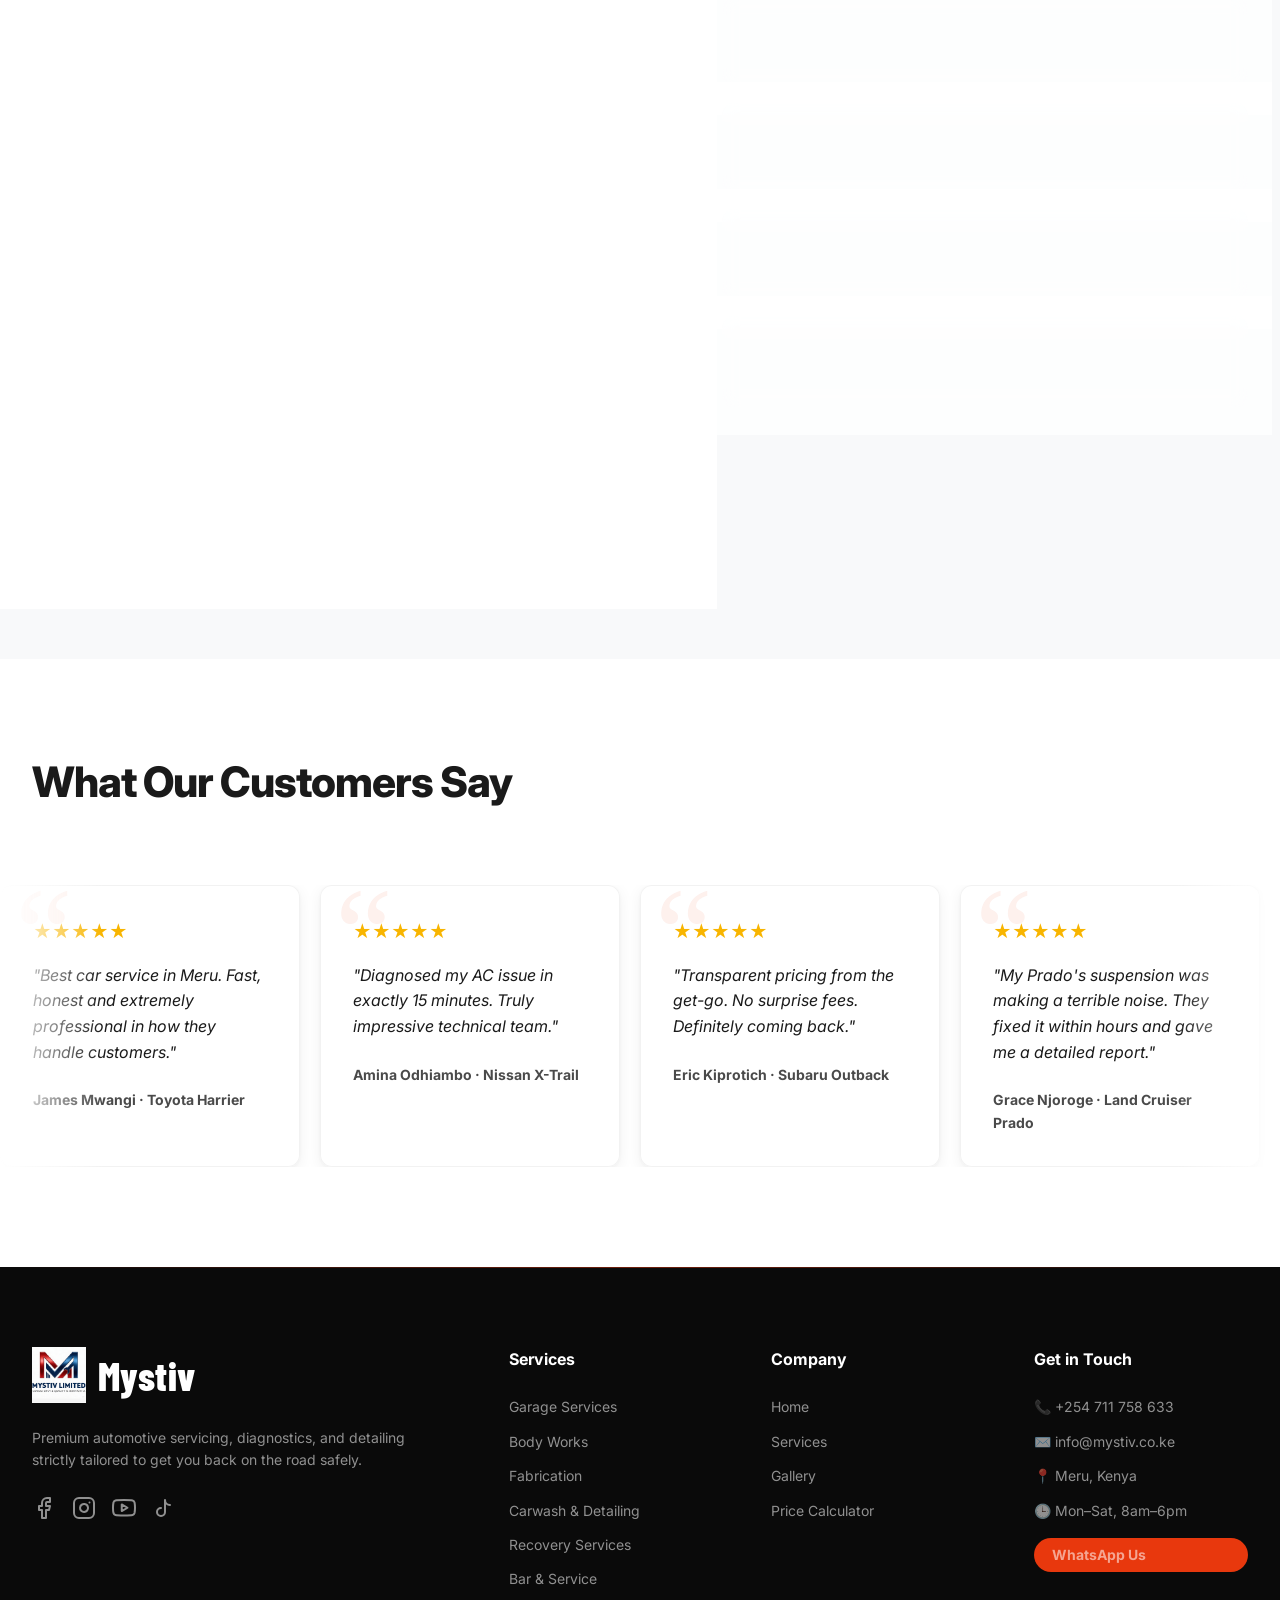
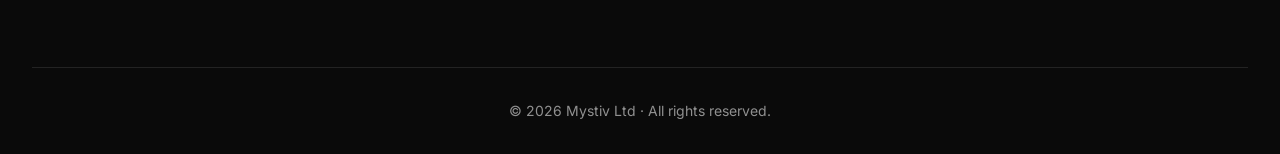
==== commit 211cb77c: "Swap in optimised images — remove heavy originals Replace all .jpeg gallery/hero images with compres" ====
--- a/index.html
+++ b/index.html
@@ -122,7 +122,7 @@
                             <img src="images/hero%20imgs%20(1).png" alt="Mystiv Auto Center — Fleet Services" class="hero-img-main">
                         </div>
                         <div class="carousel-slide">
-                            <img src="images/hero%20imgs%20(2).png" alt="Mystiv Auto Center — Car Wash" class="hero-img-main">
+                            <img src="images/Hero%20img1.png" alt="Mystiv Auto Center — Car Wash" class="hero-img-main">
                         </div>
                         <div class="carousel-slide">
                             <img src="images/hero%20imgs%20(3).png" alt="Mystiv Auto Center — Facility" class="hero-img-main">
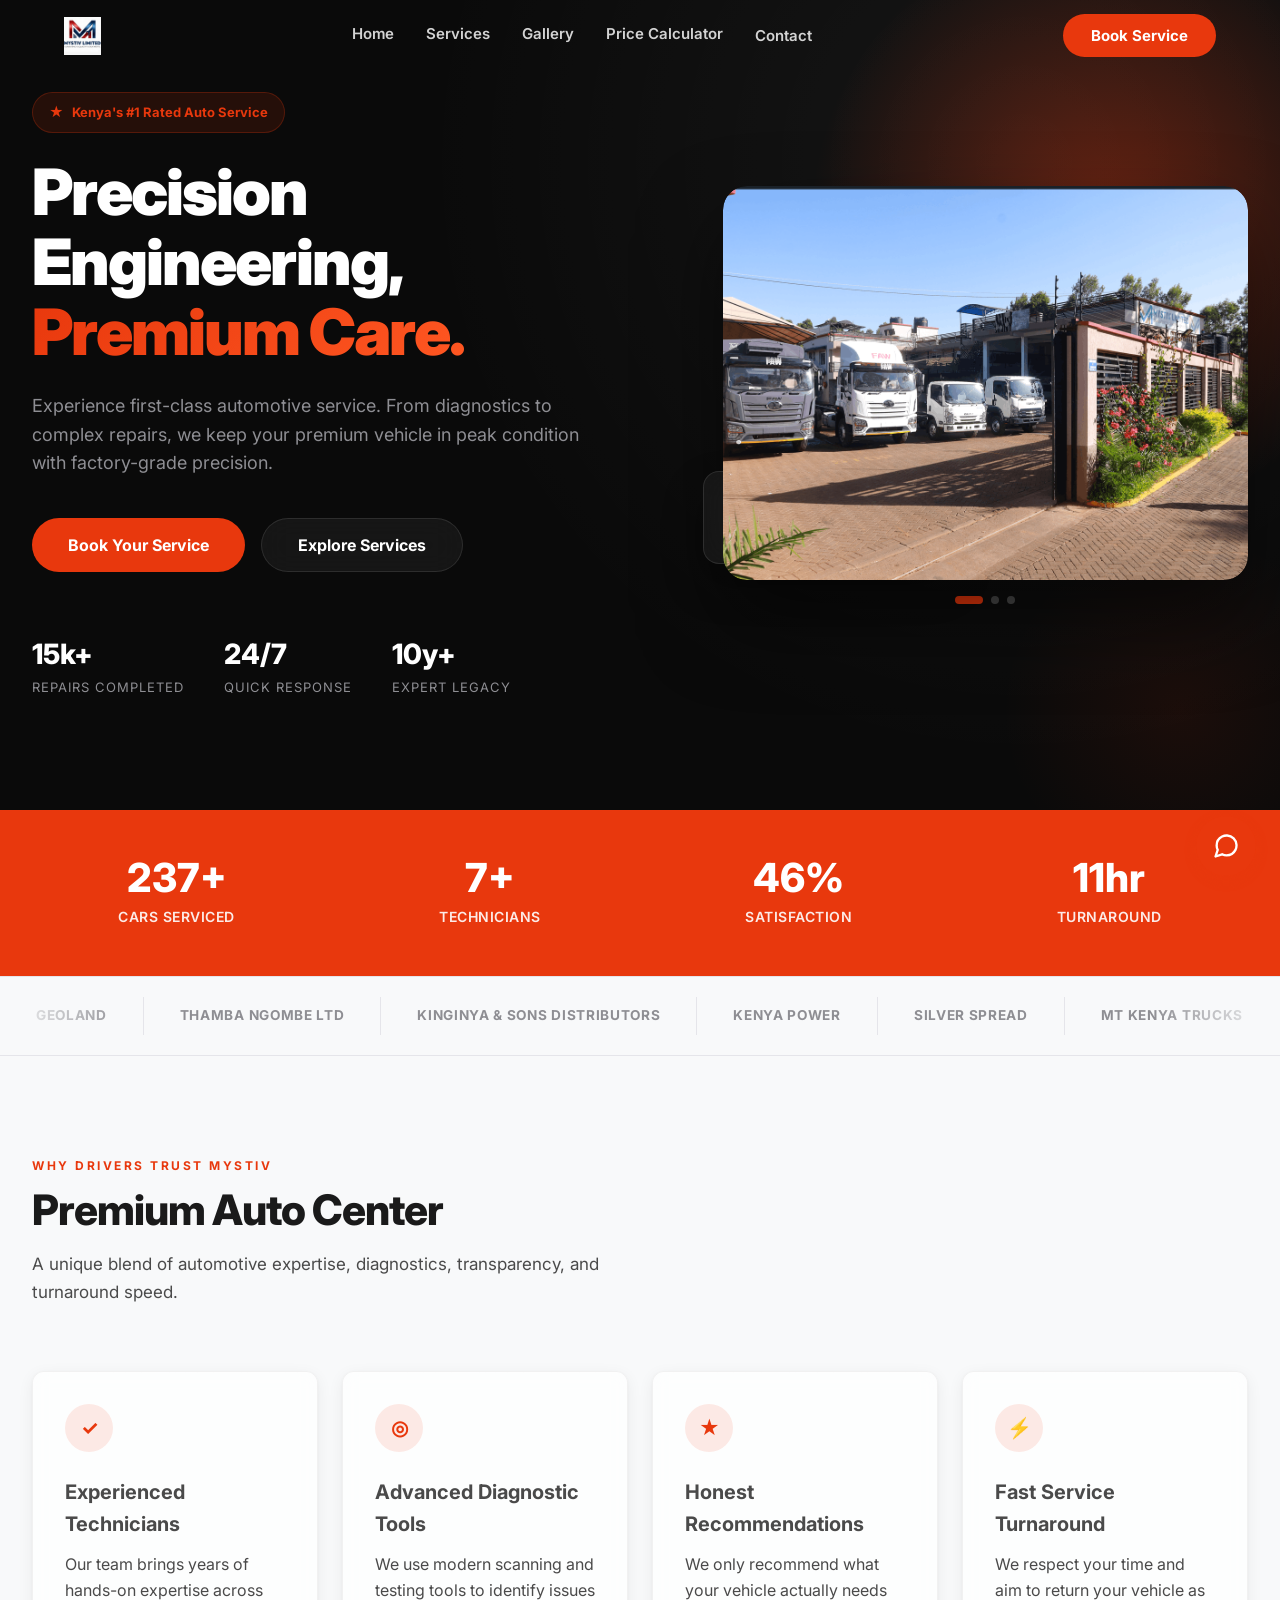
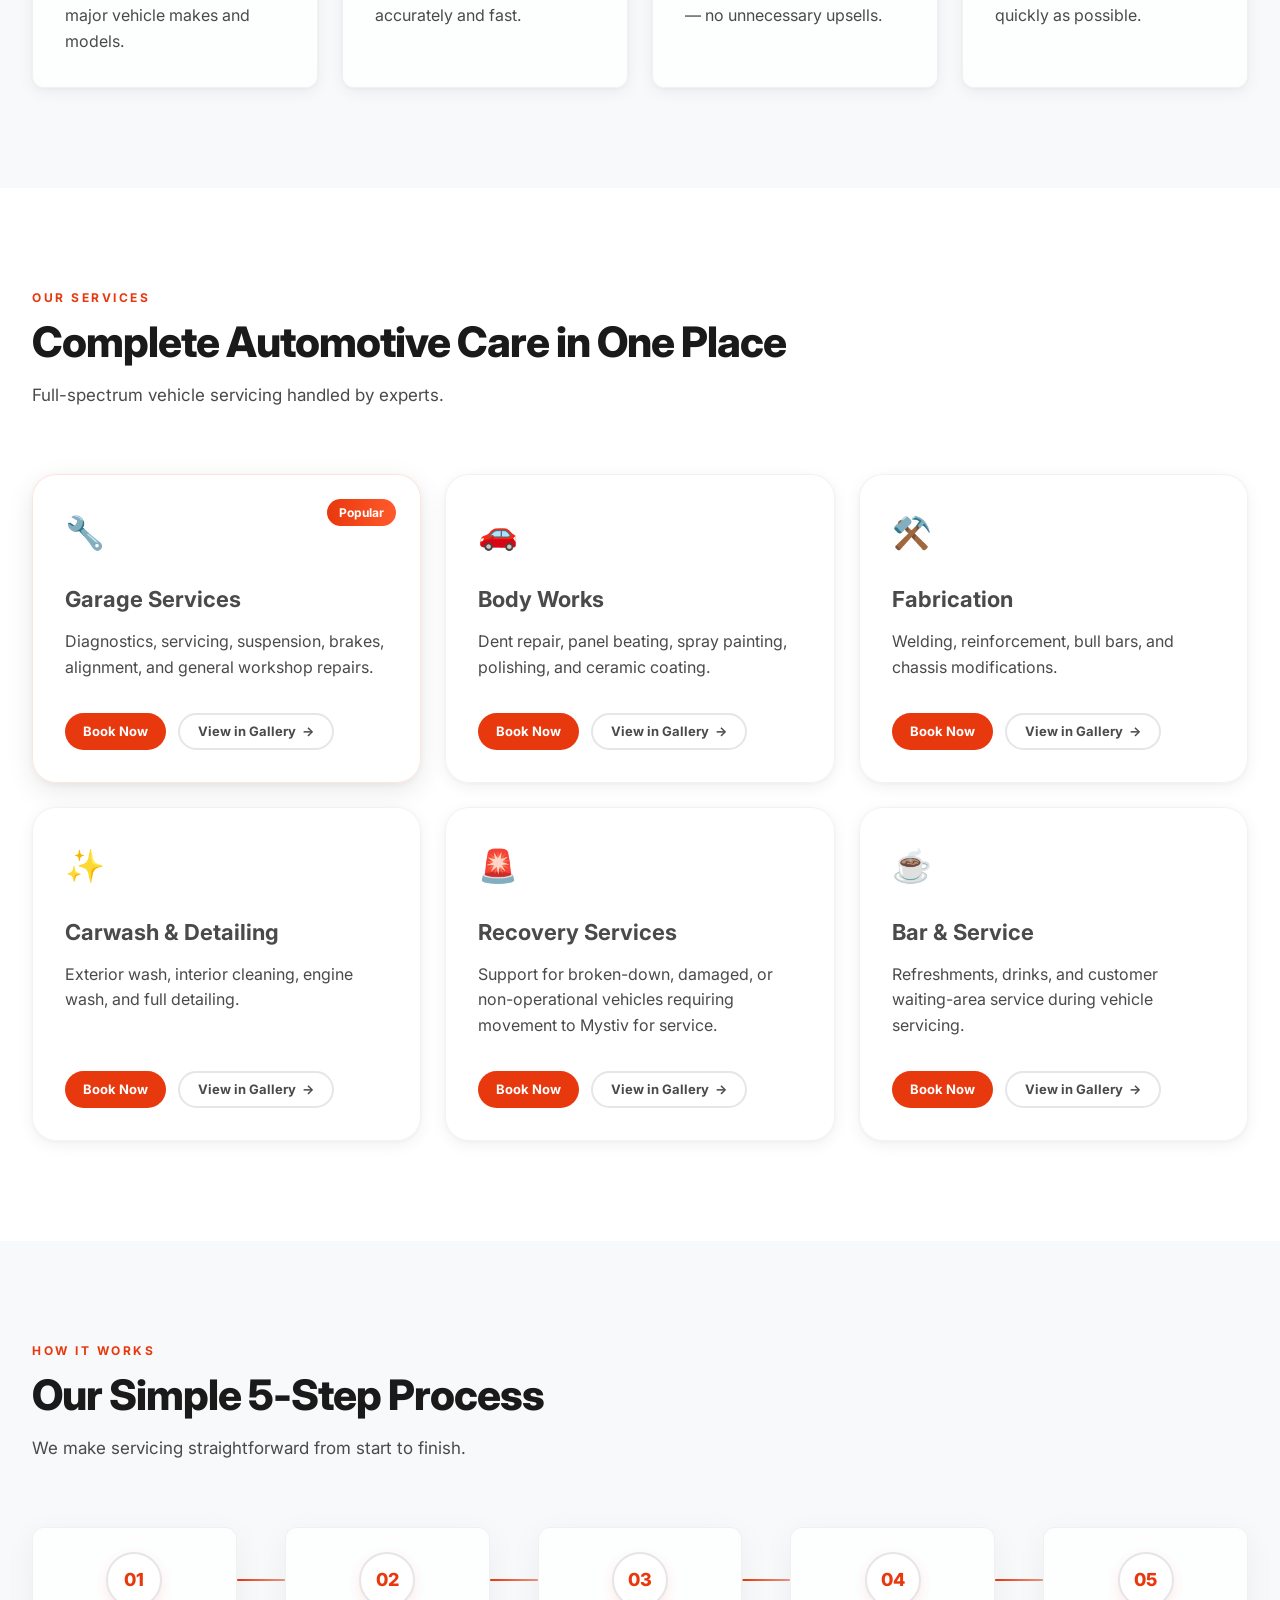
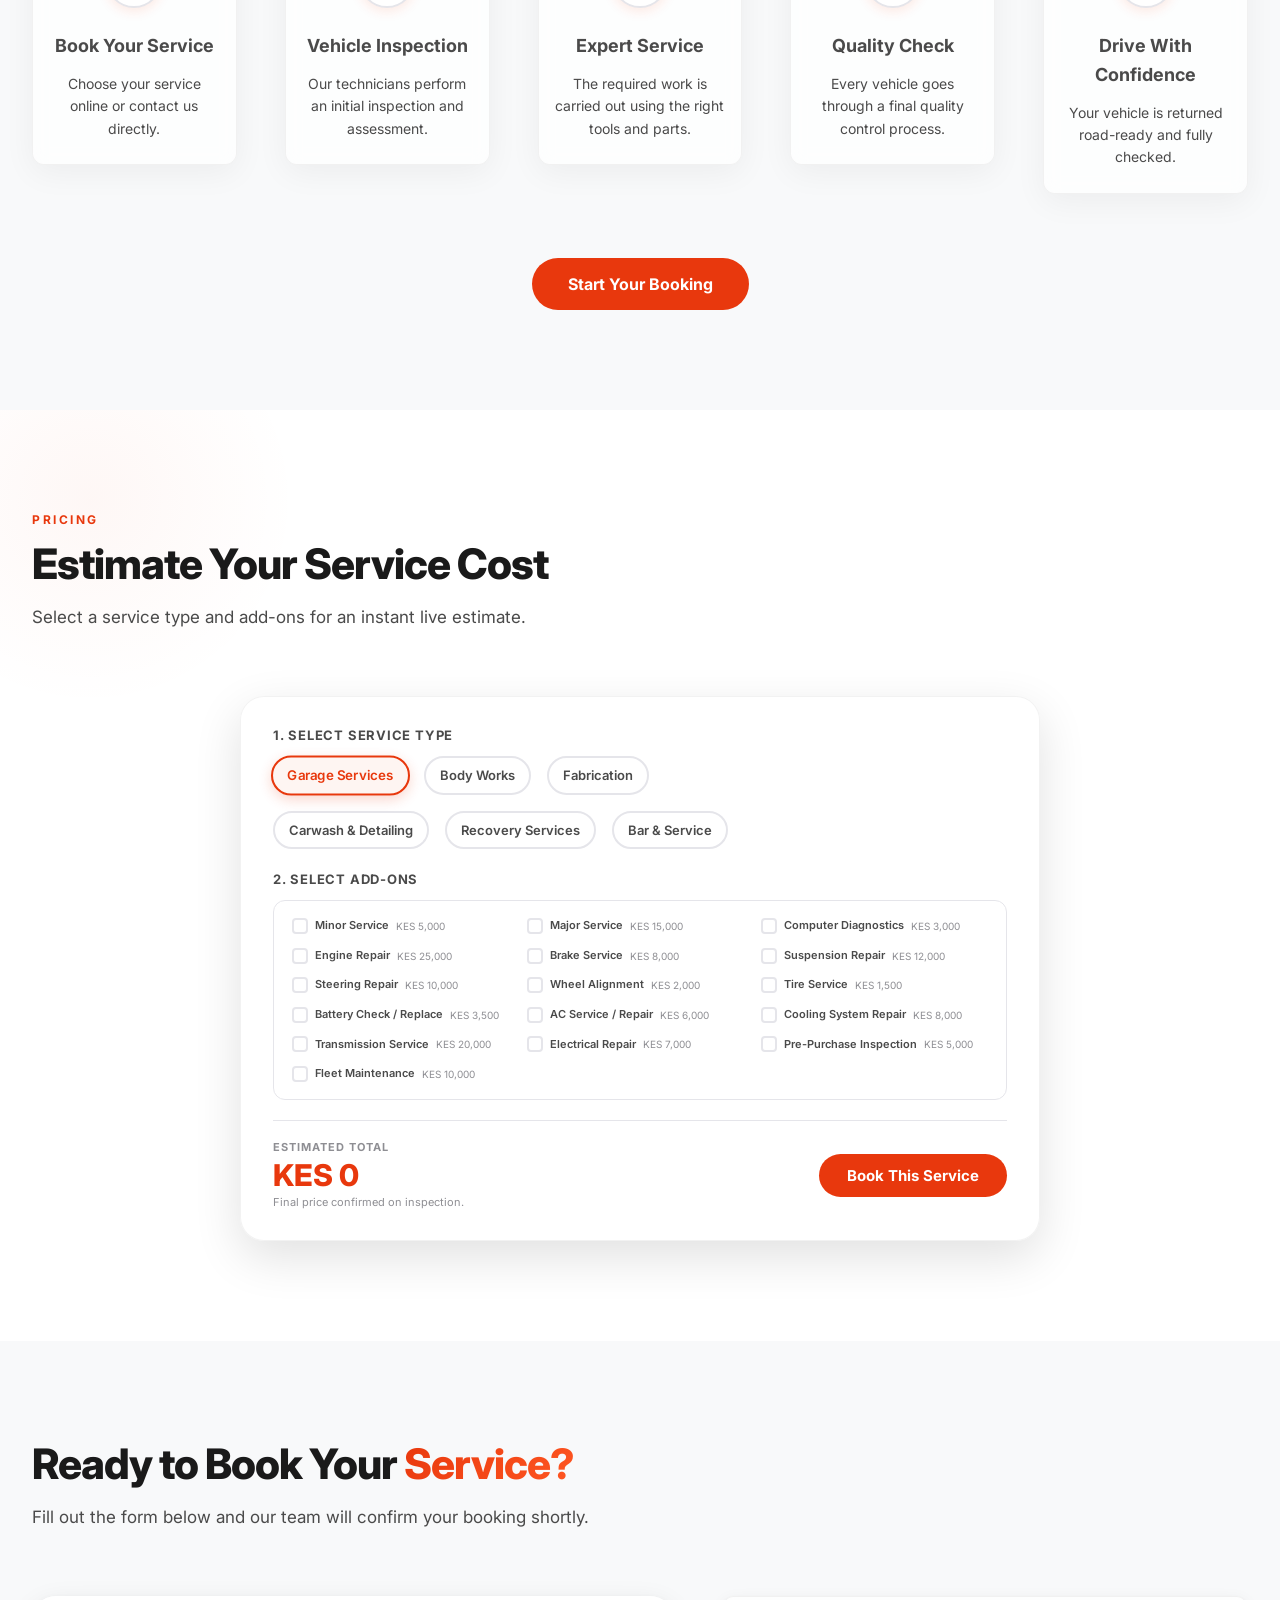
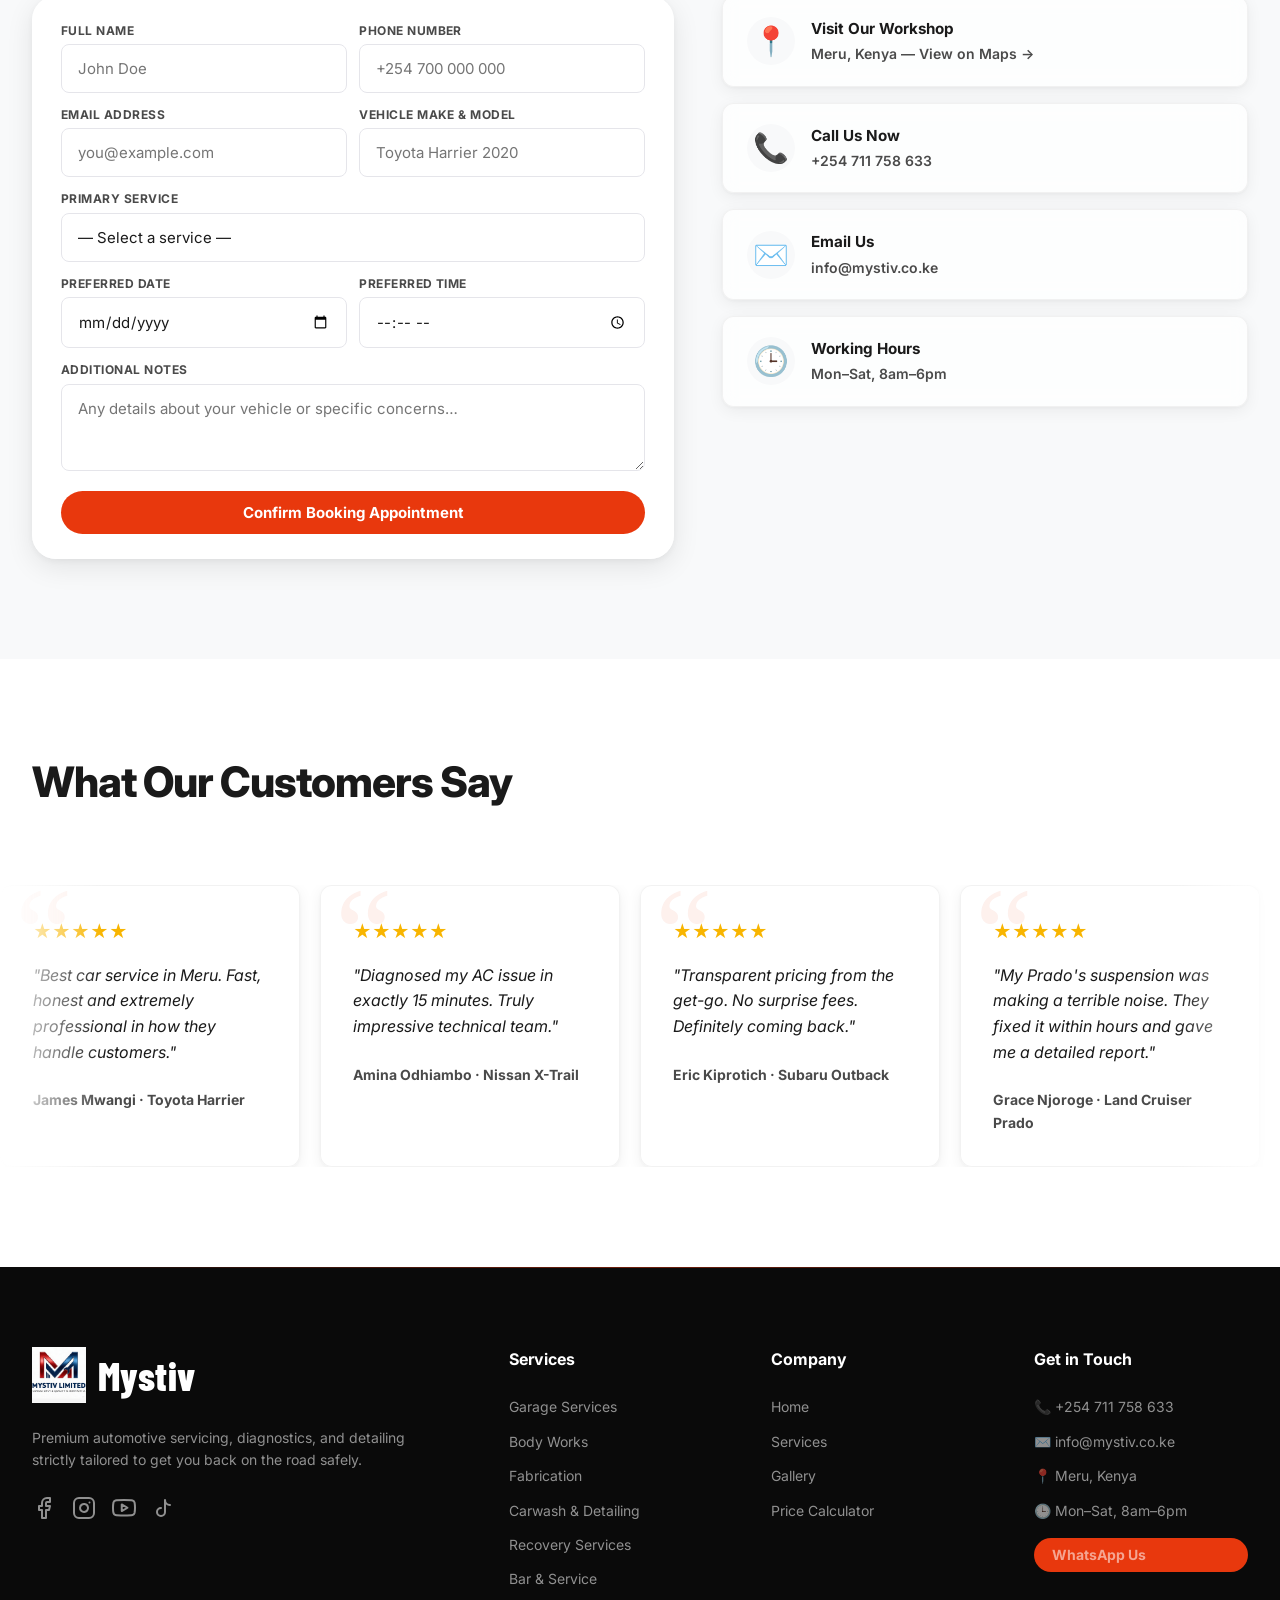
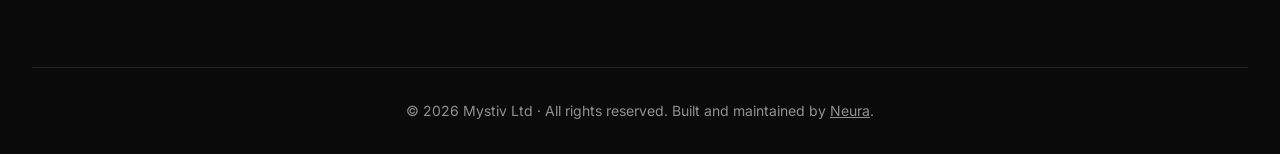
==== commit 3a38d7d2: "Add Neura attribution link to footer across all pages Co-Authored-By: Claude Sonnet 4.6 <noreply@ant" ====
--- a/index.html
+++ b/index.html
@@ -617,7 +617,7 @@
                 </div>
             </div>
             <div class="footer-bottom">
-                <div class="footer-copy">© 2026 Mystiv Ltd · All rights reserved.</div>
+                <div class="footer-copy">© 2026 Mystiv Ltd · All rights reserved. Built and maintained by <a href="https://neuraflow.cloud/" target="_blank" rel="noopener noreferrer" style="color:inherit;text-decoration:underline;">Neura</a>.</div>
             </div>
         </div>
     </footer>
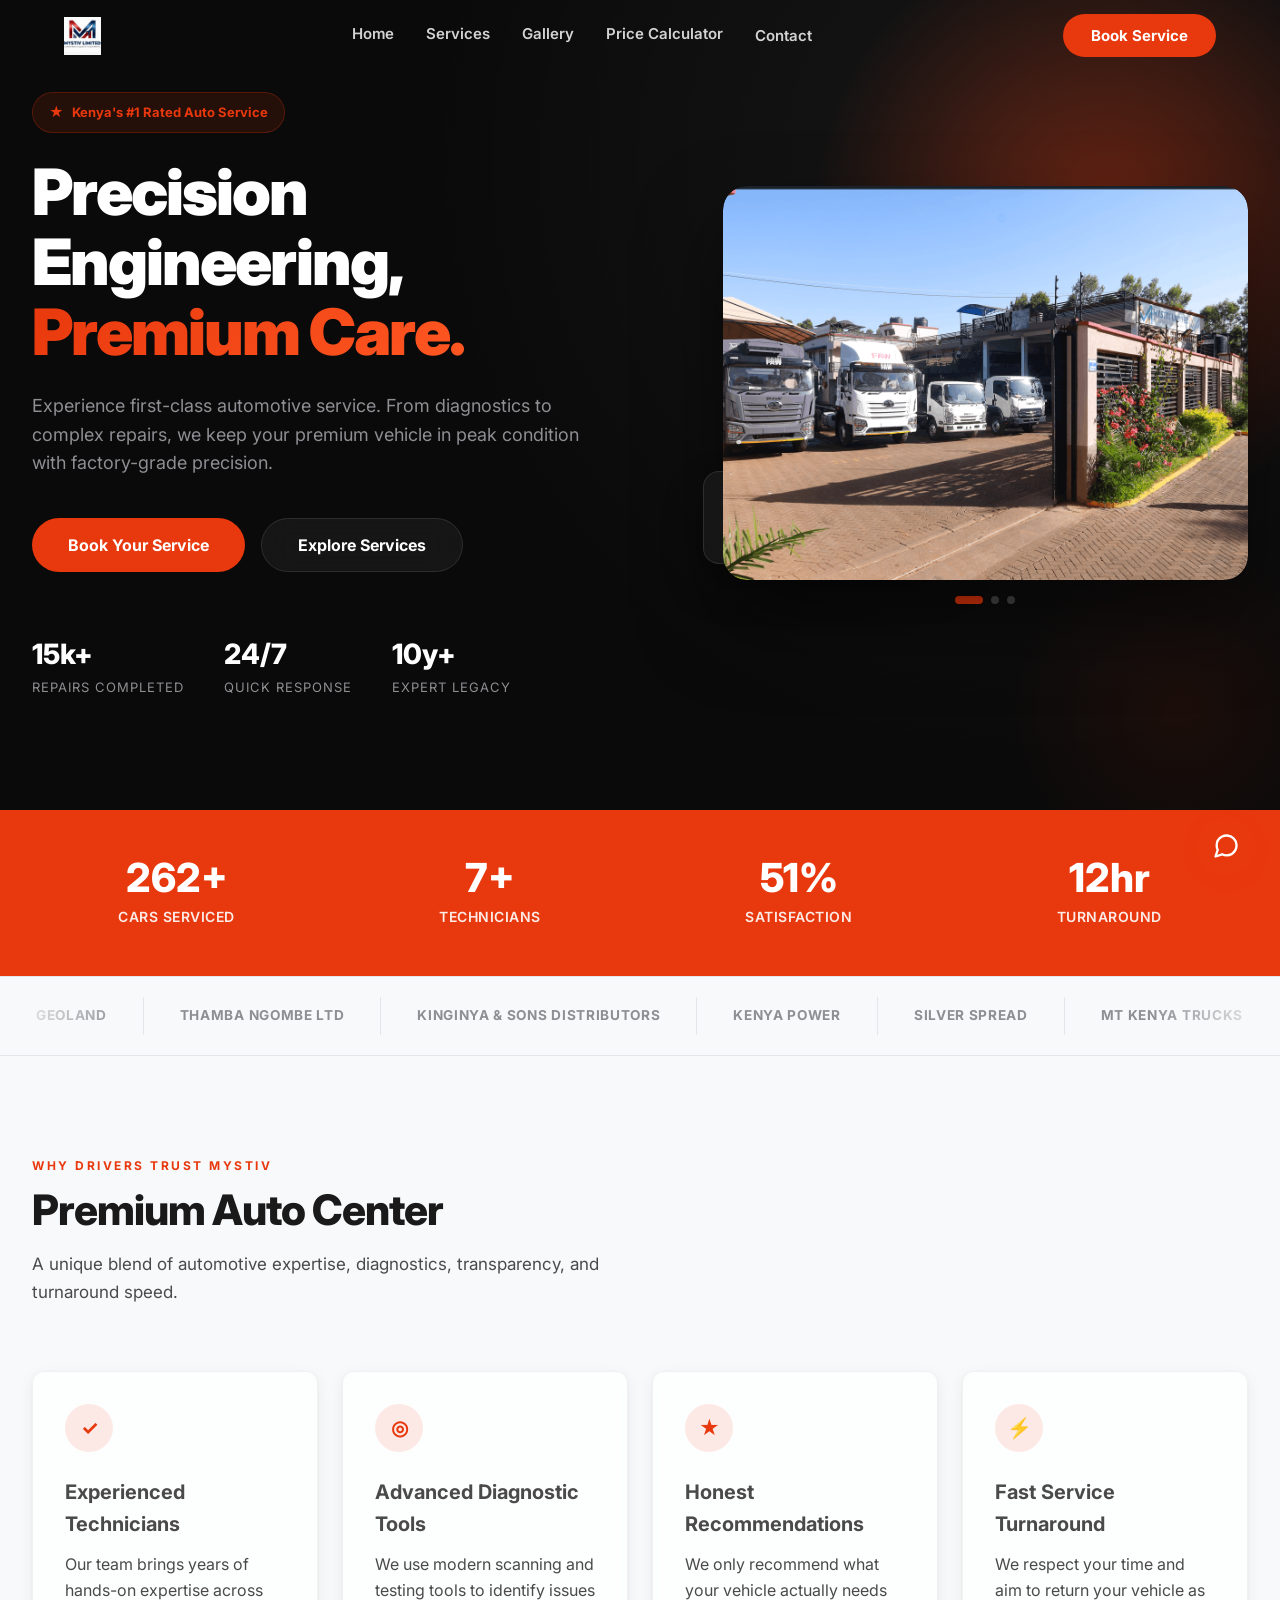
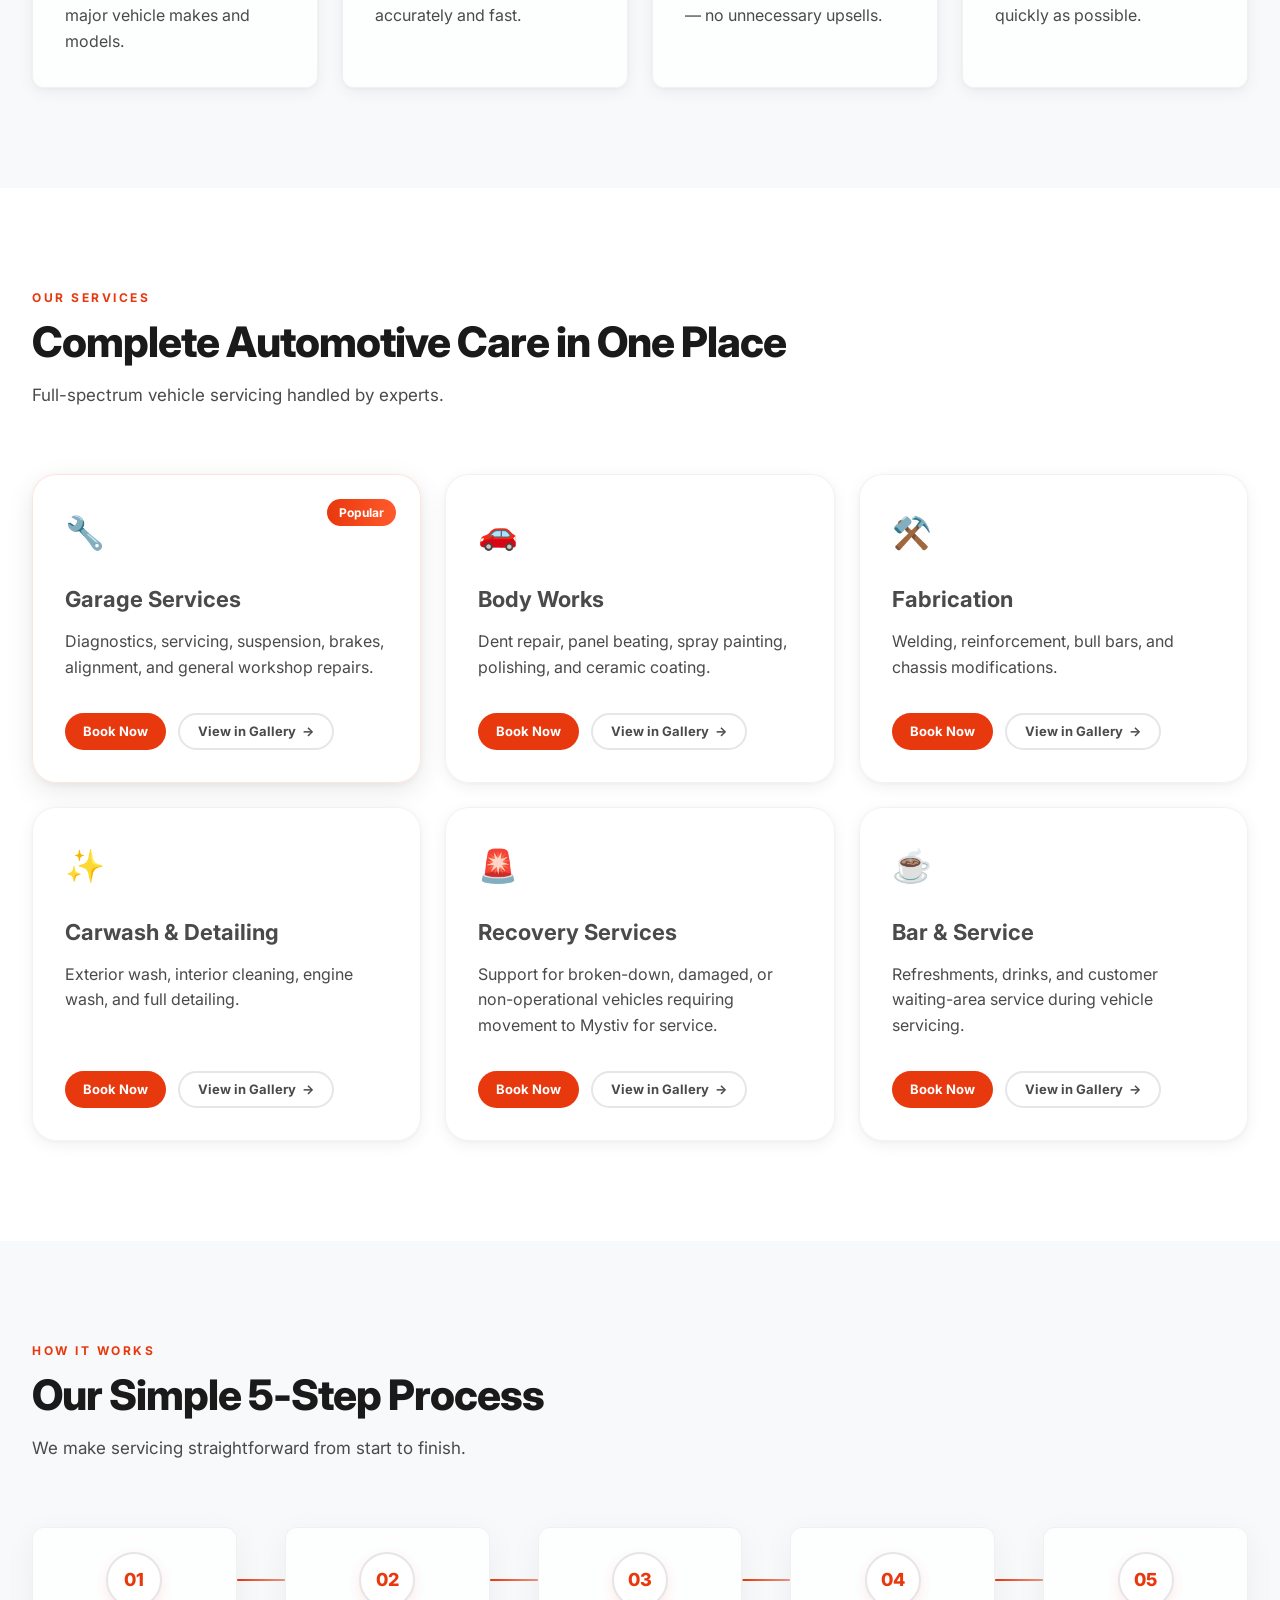
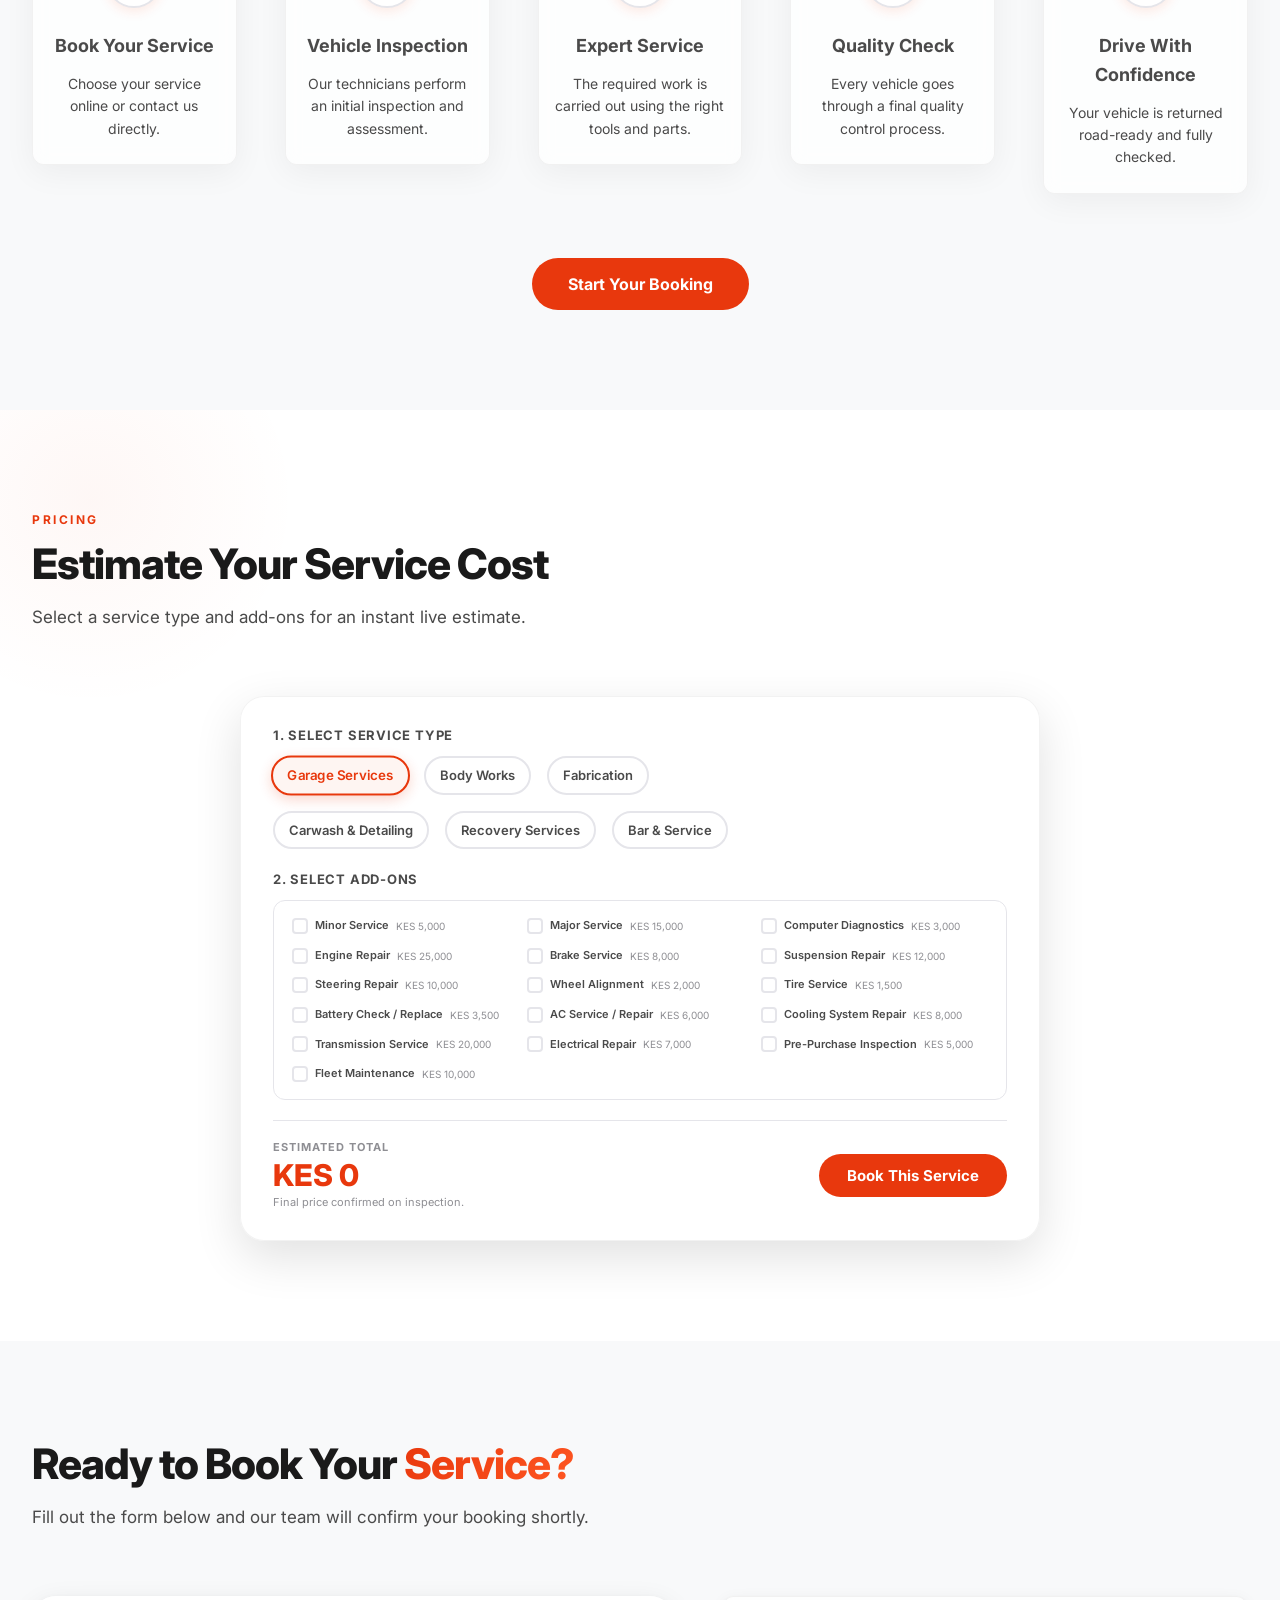
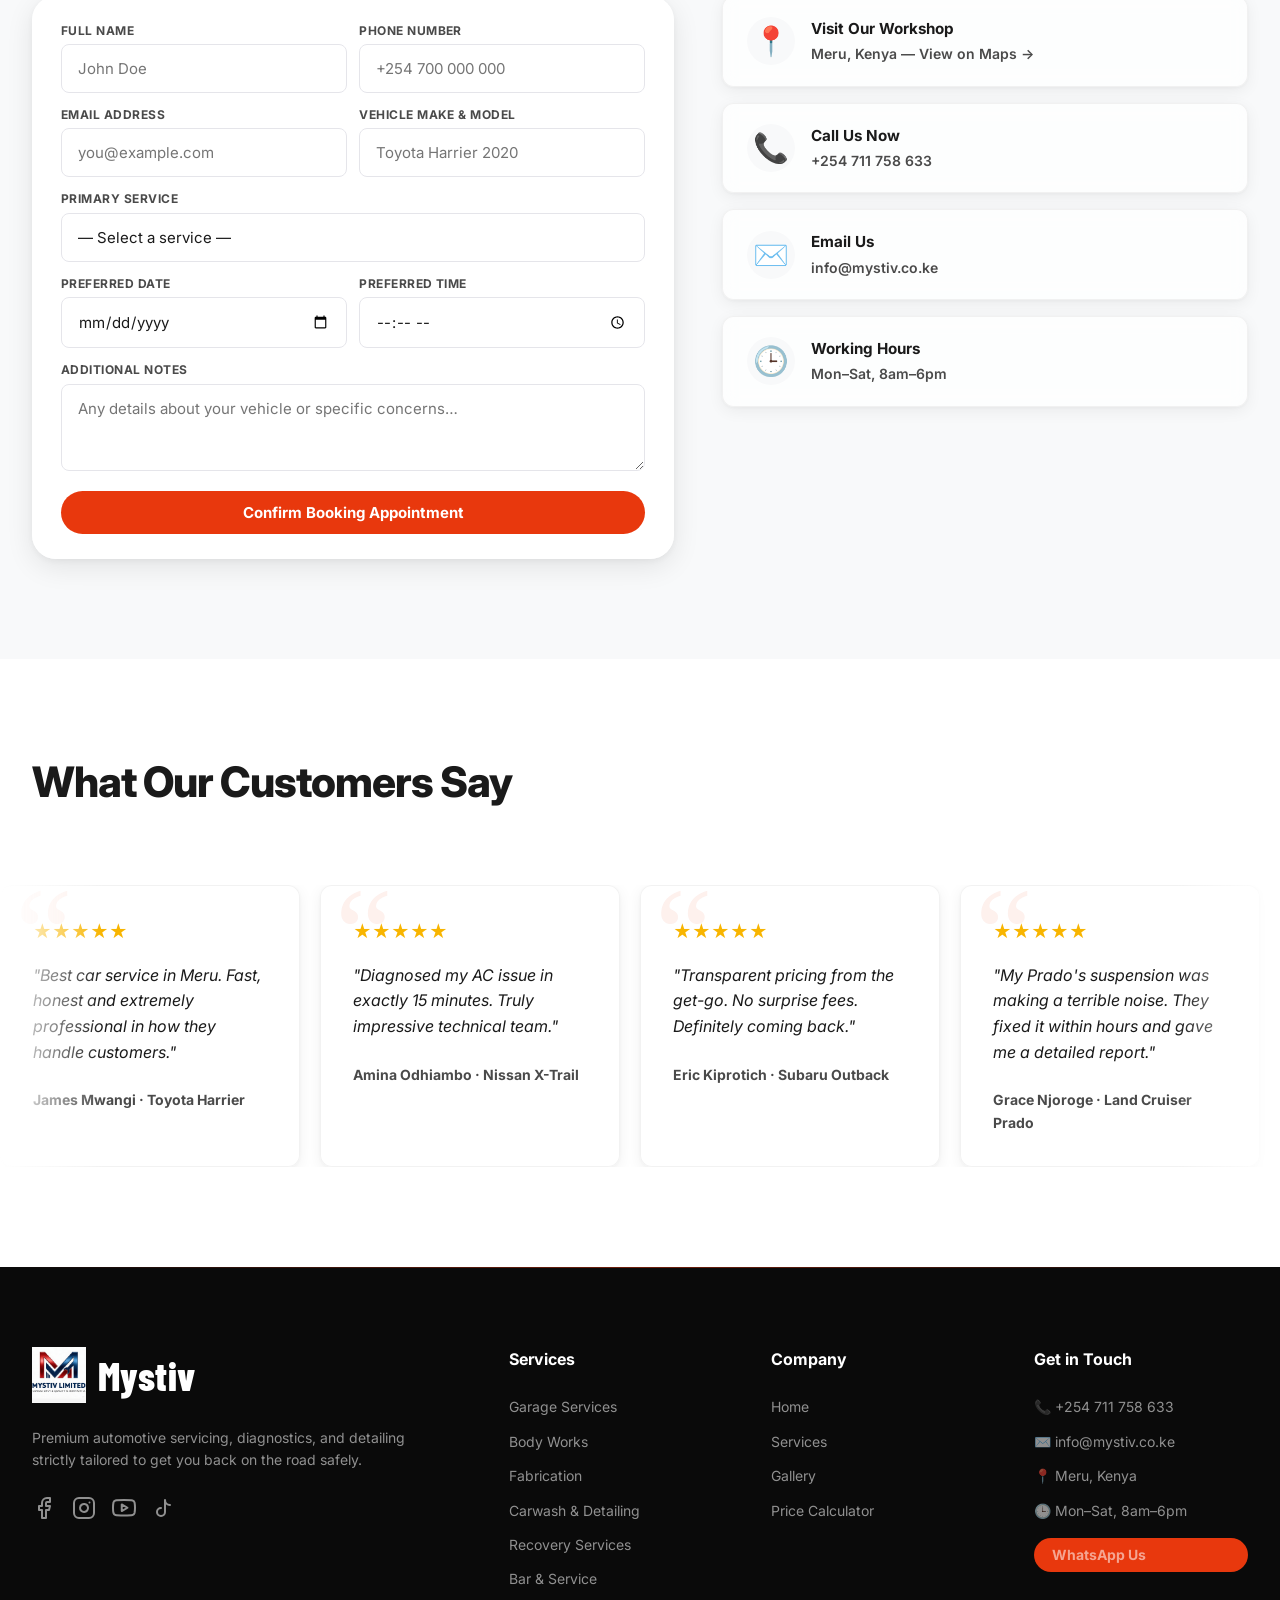
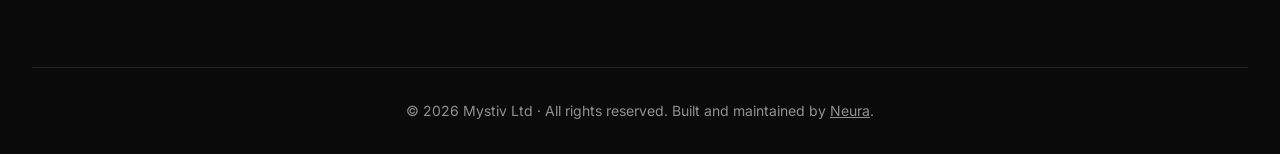
==== commit 9400ac0d: "Add logo favicon to all pages Co-Authored-By: Claude Sonnet 4.6 <noreply@anthropic.com>" ====
--- a/index.html
+++ b/index.html
@@ -10,6 +10,7 @@
     <link href="https://fonts.googleapis.com/css2?family=Barlow+Condensed:wght@800&family=Inter:wght@400;600;700;800&display=swap" rel="stylesheet">
     <link rel="stylesheet" href="style.css">
     <link rel="stylesheet" href="glassmorphism.css">
+    <link rel="icon" href="images/logo.png" type="image/png">
     <script src="https://cdnjs.cloudflare.com/ajax/libs/gsap/3.12.5/gsap.min.js"></script>
 </head>
 <body>
